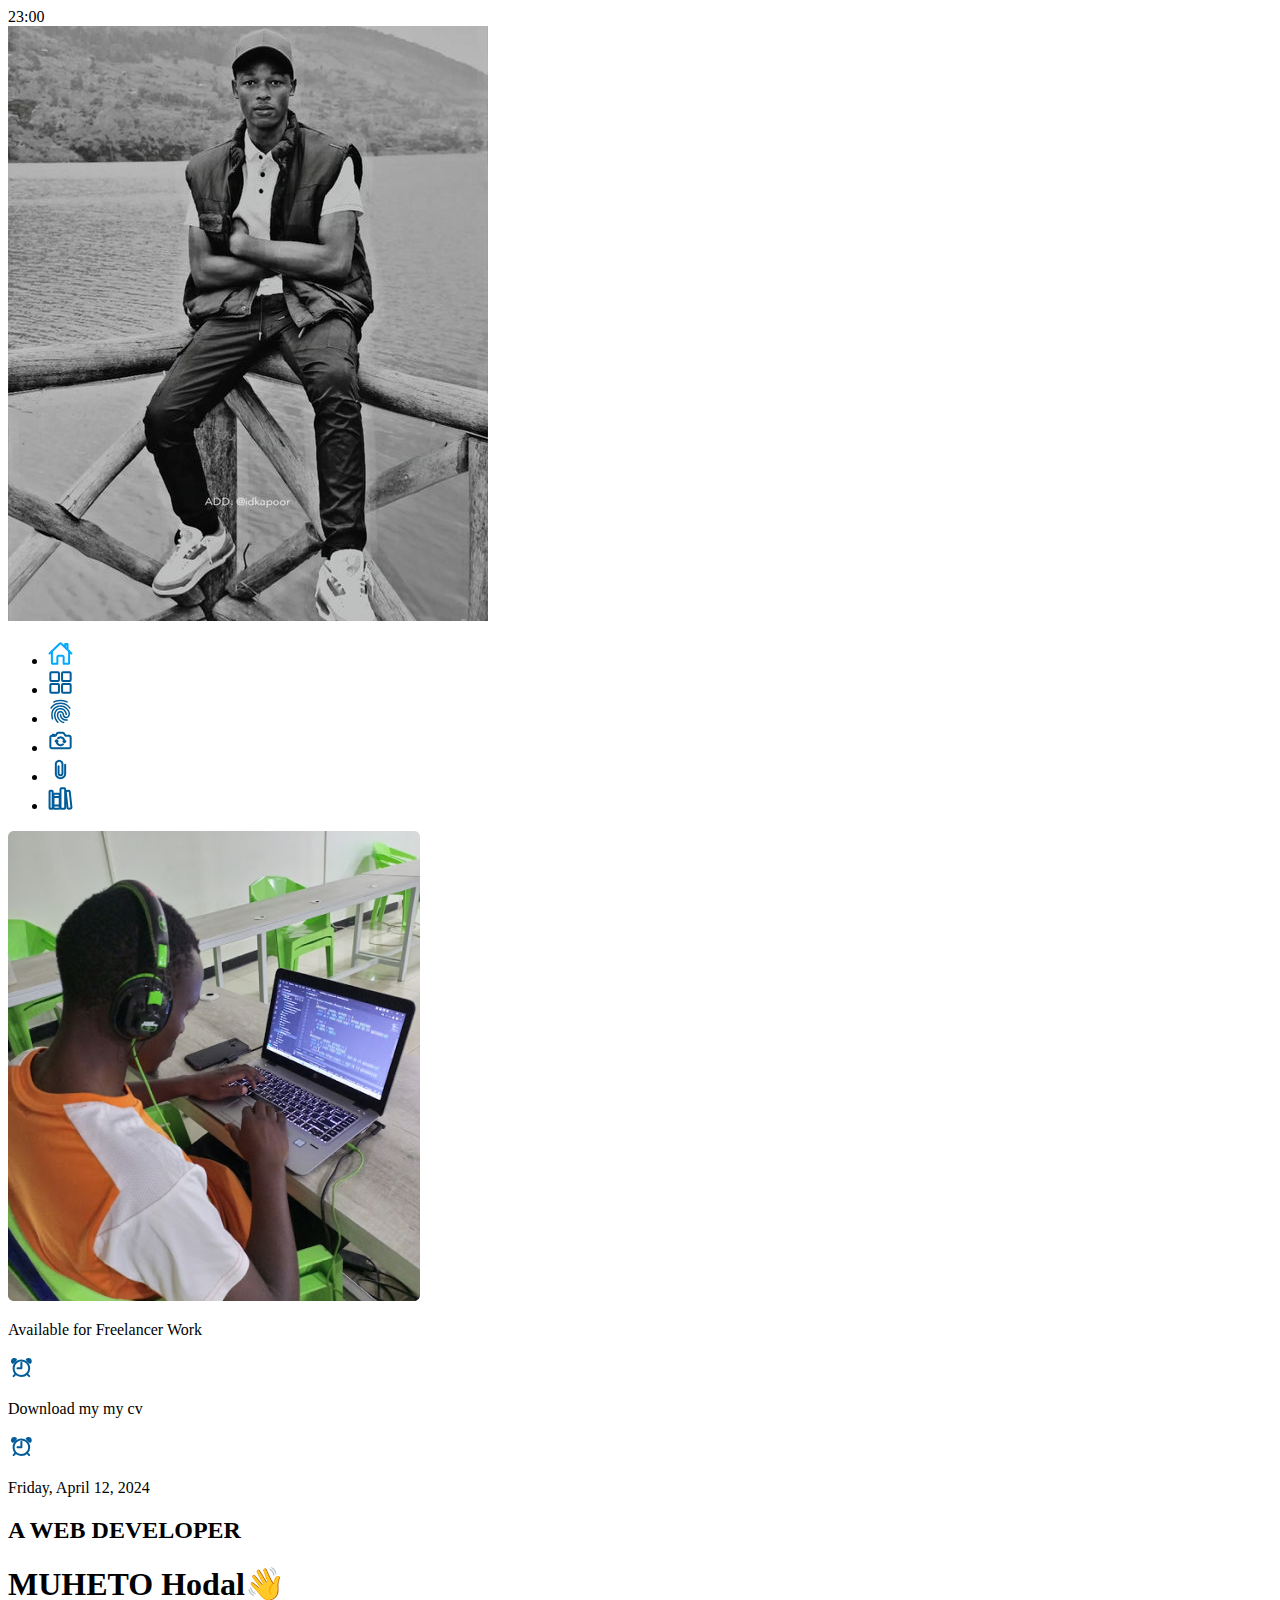
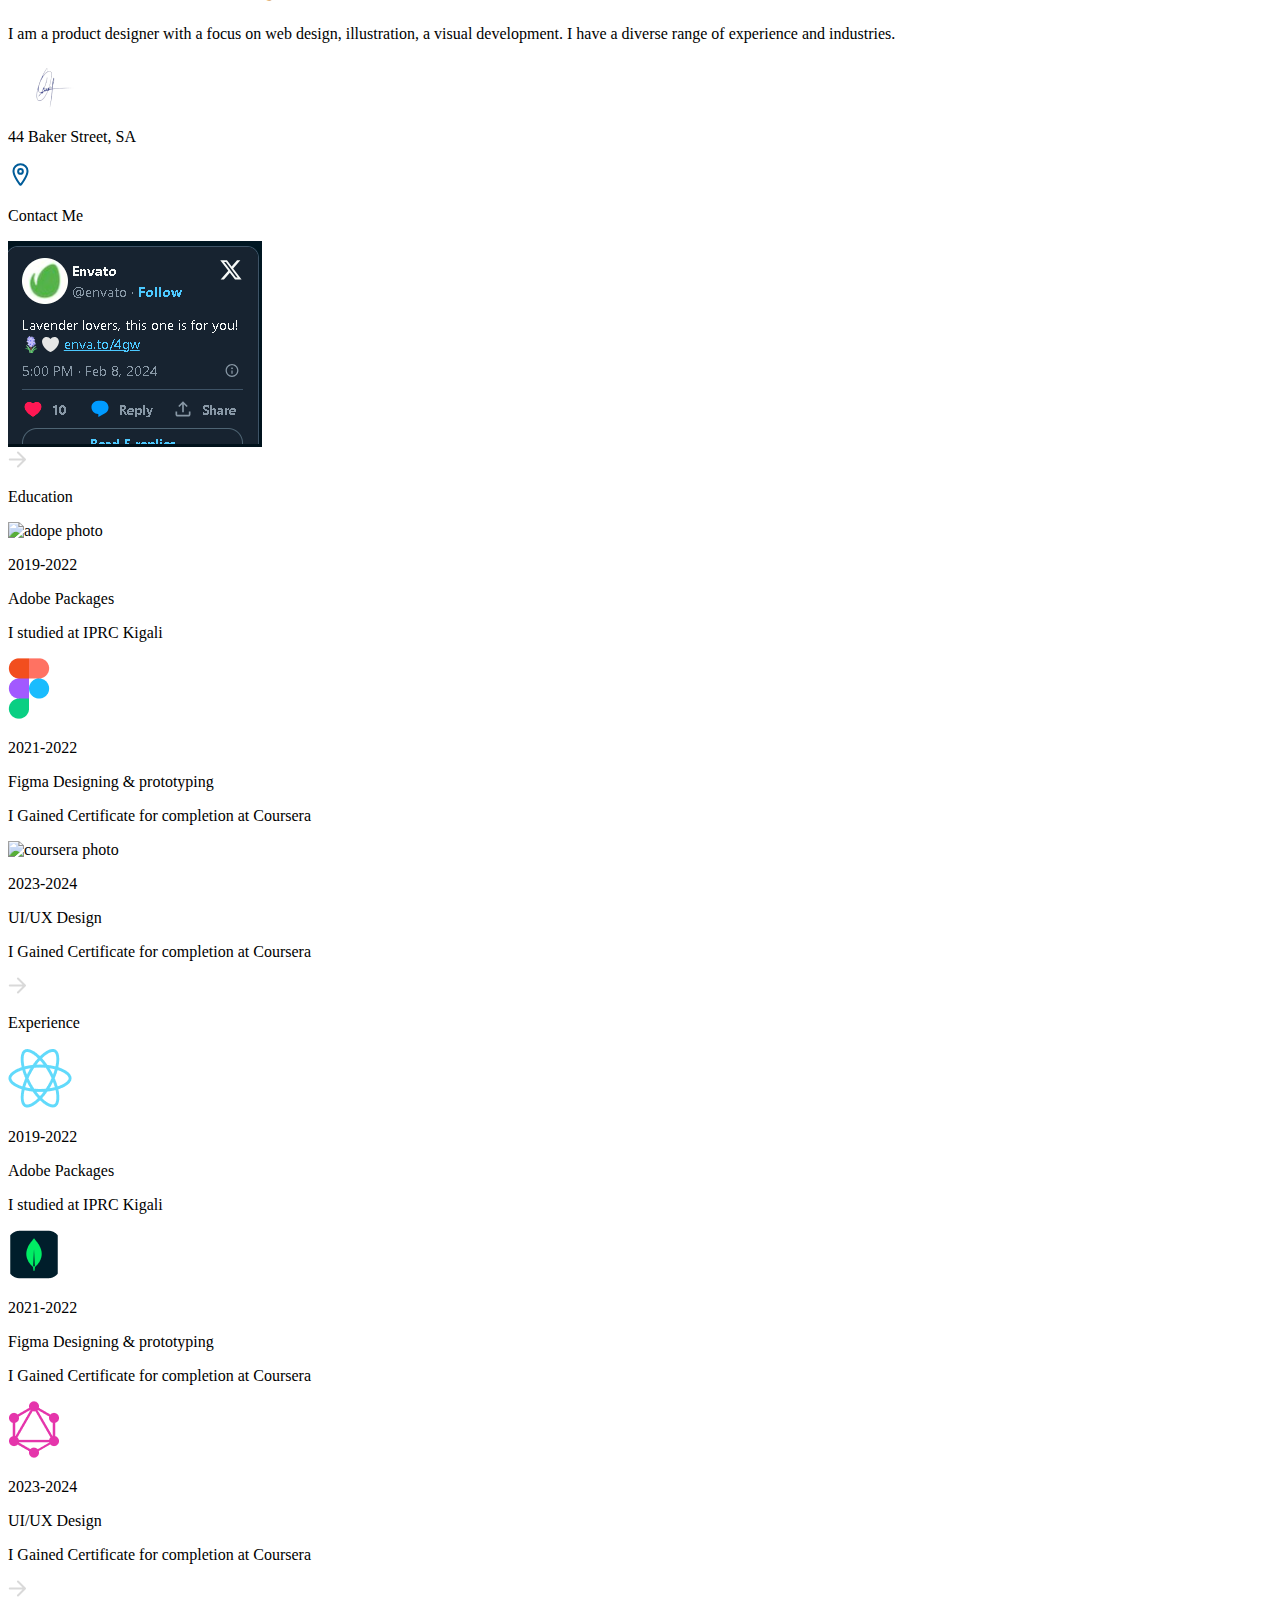
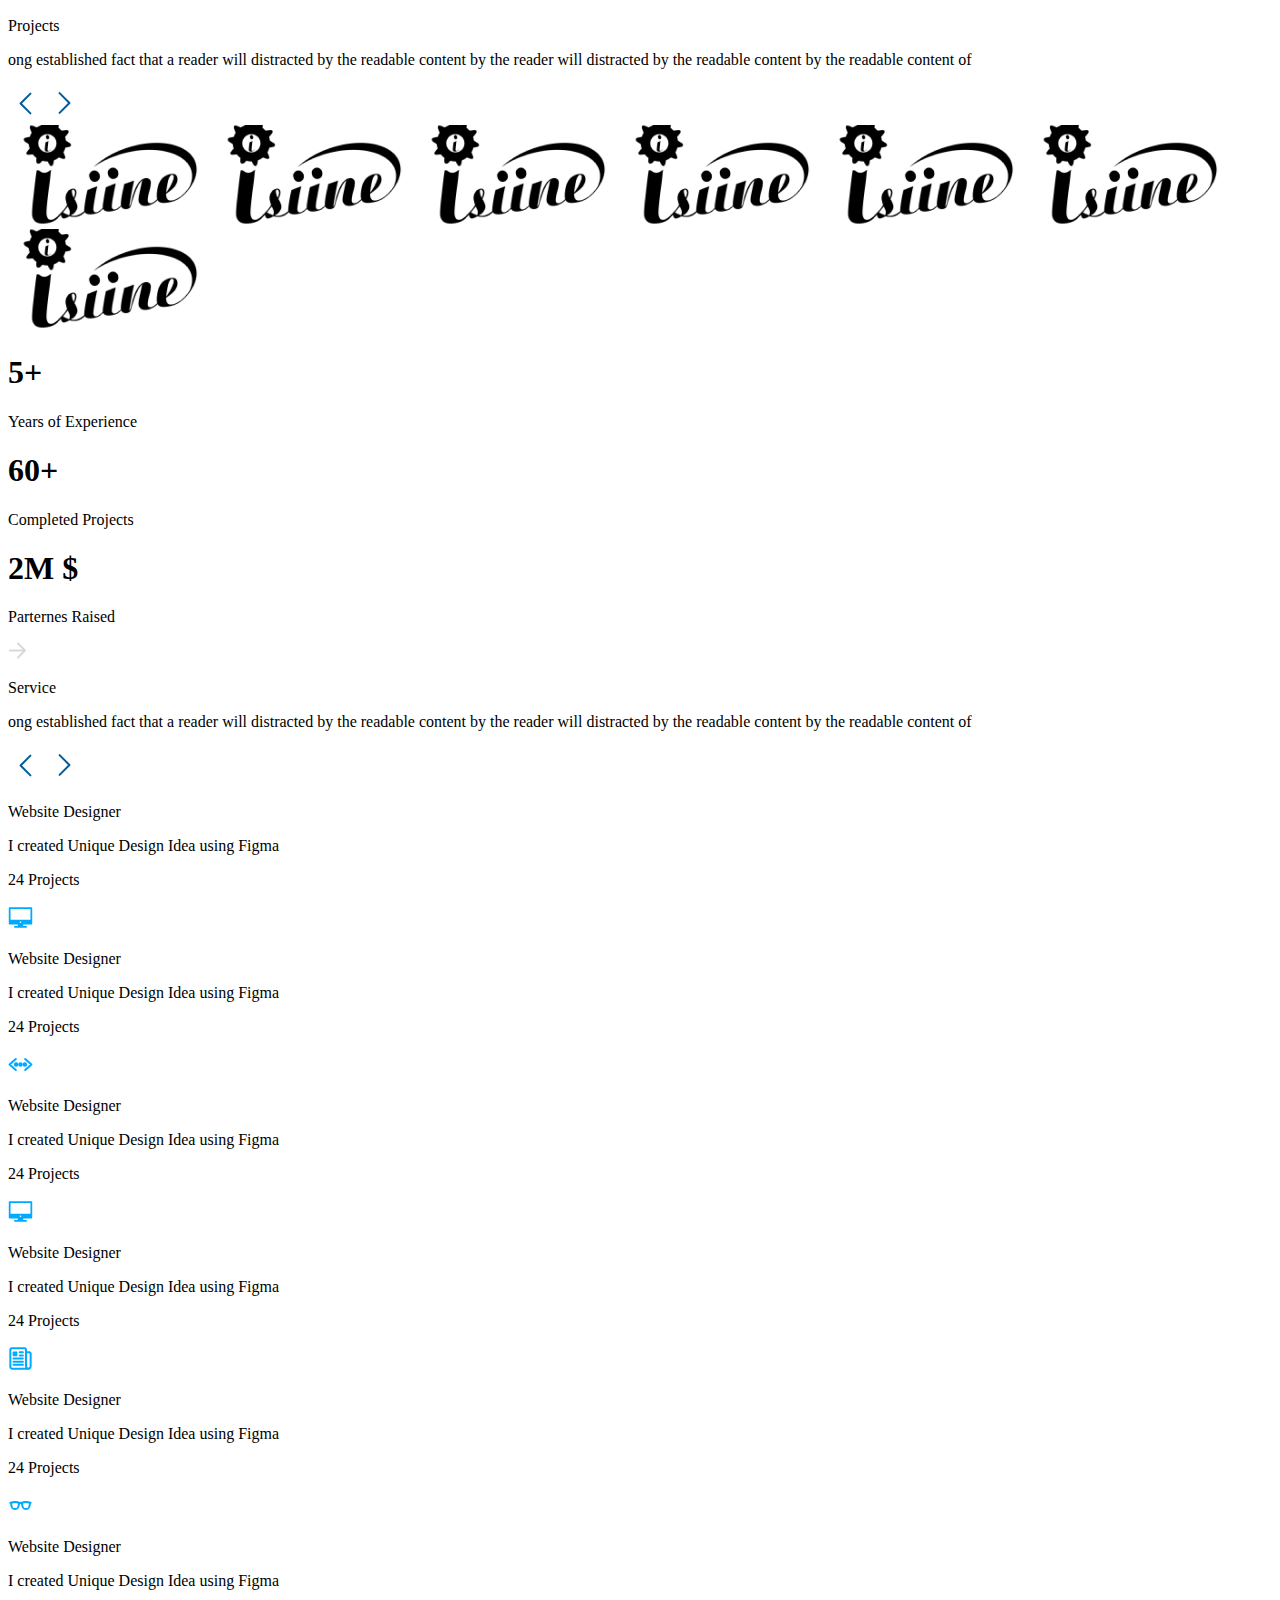
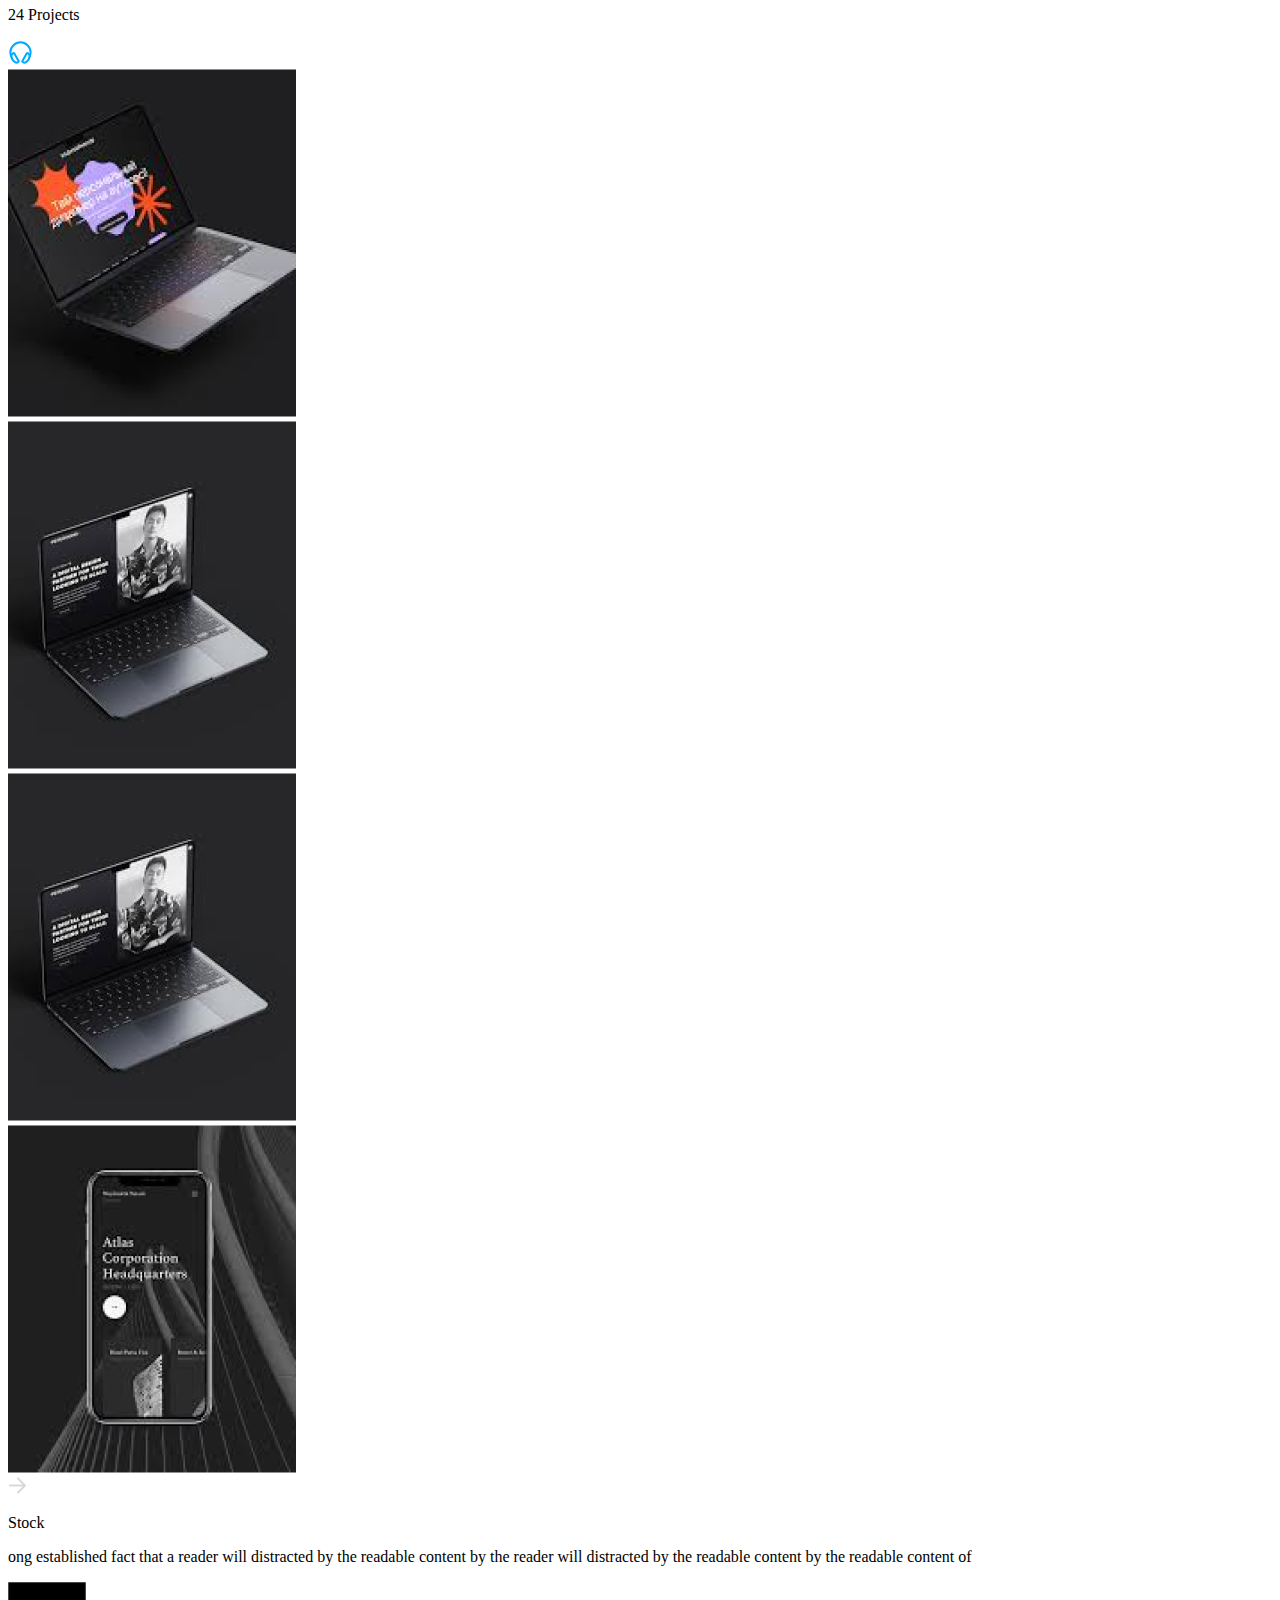
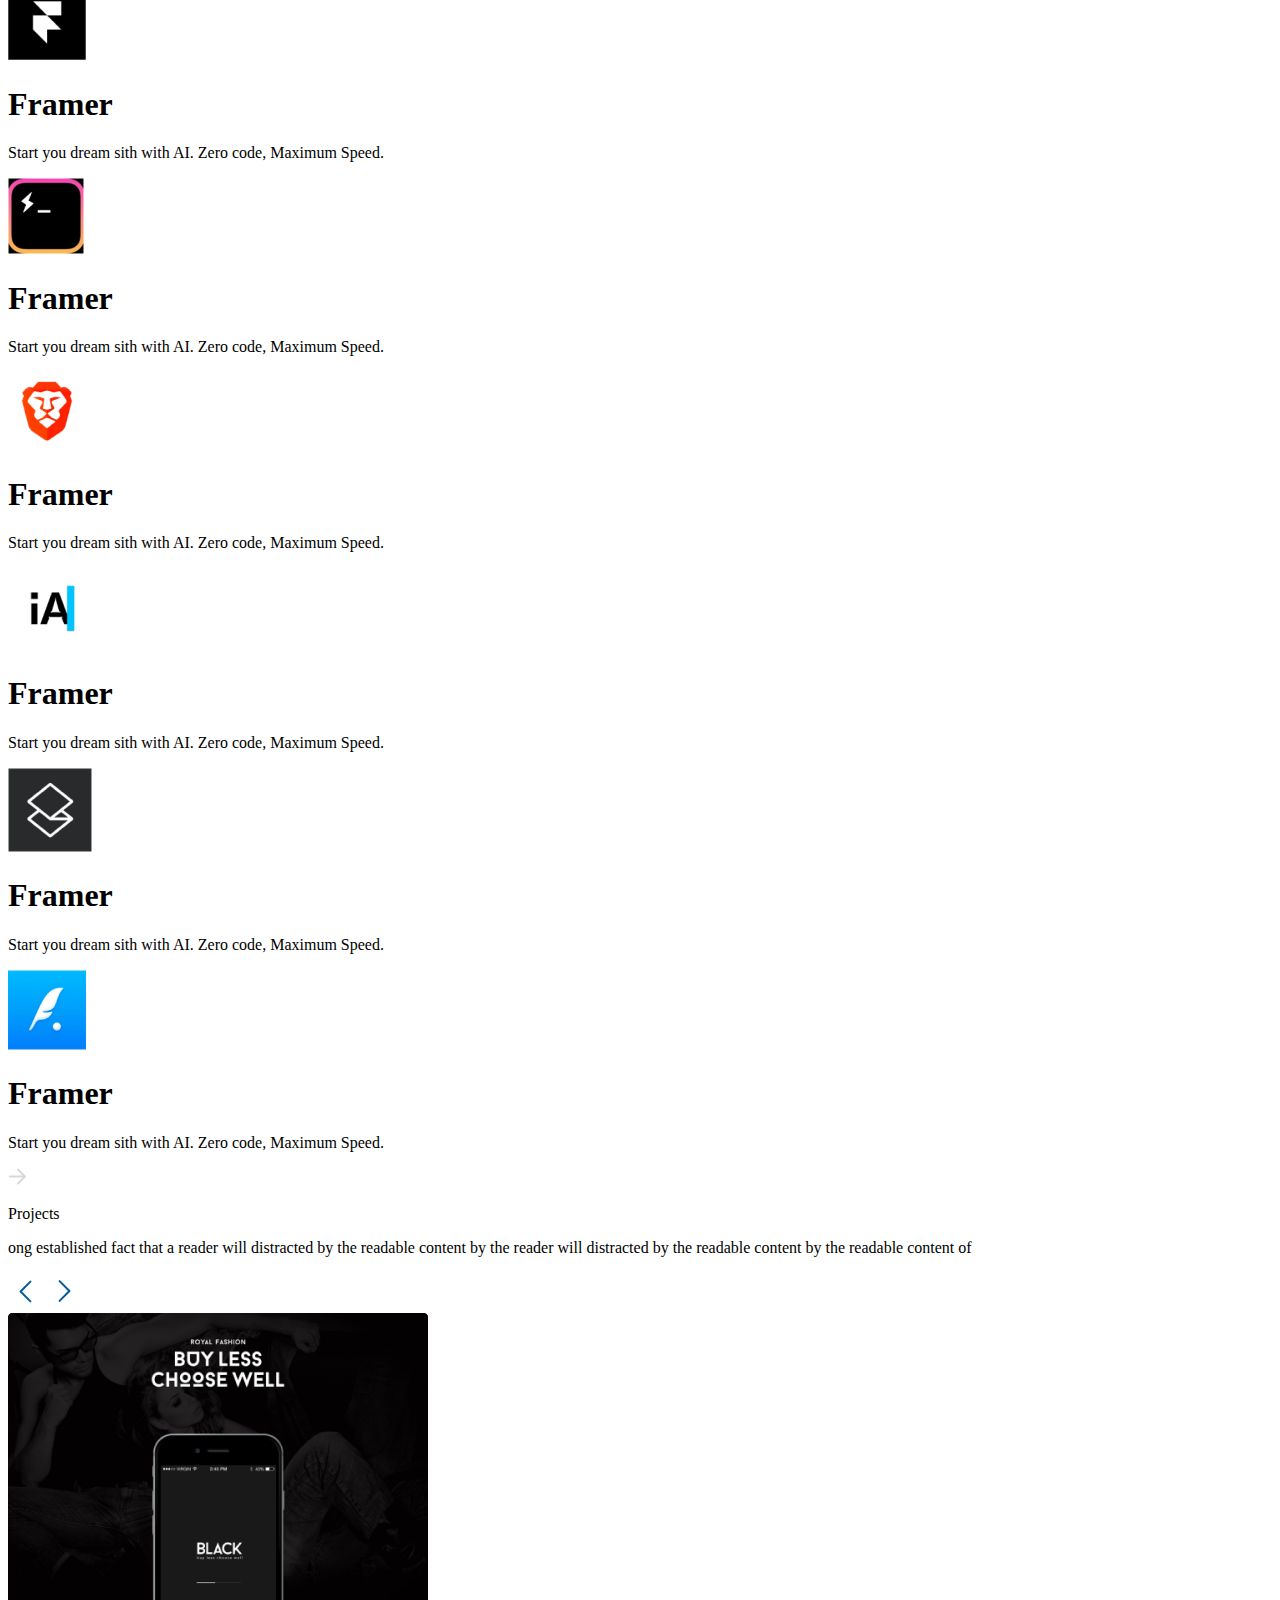
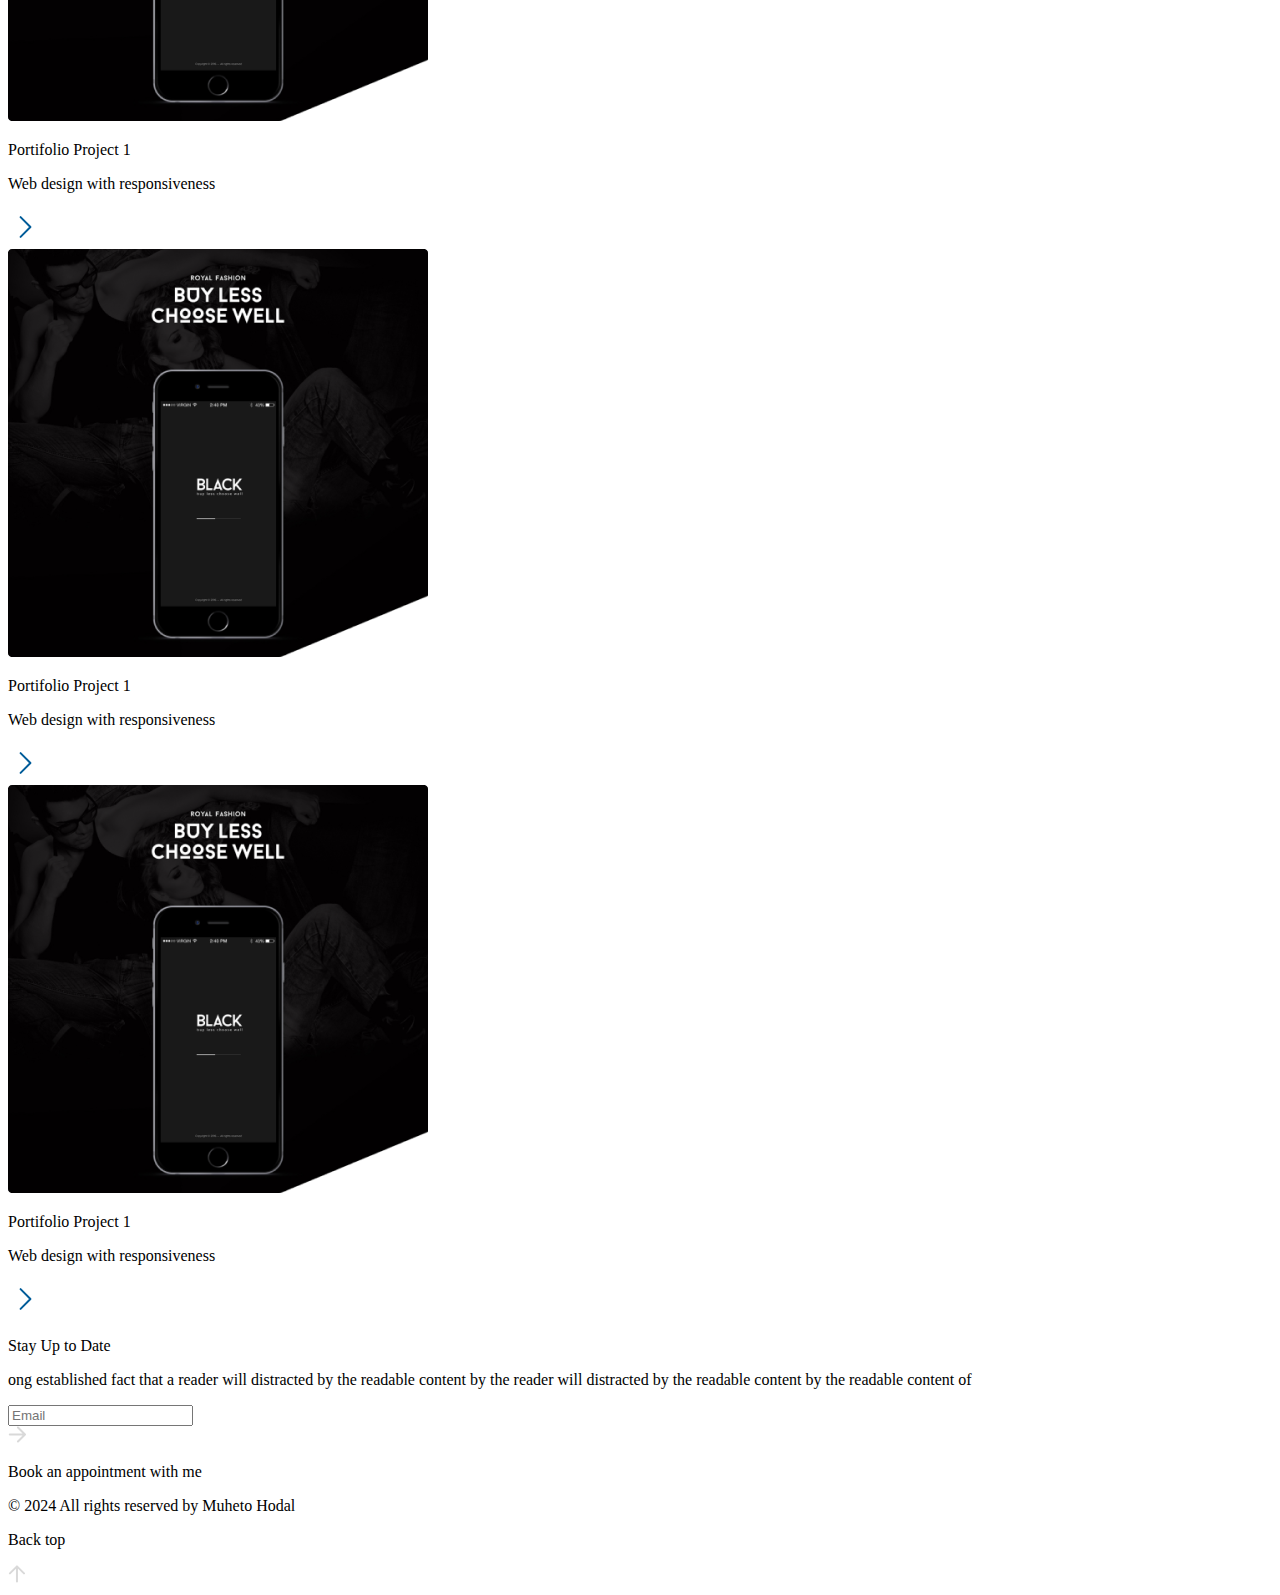
==== about.html @ 2da784a9 "this is the file that contain home page and its made of html only" ====
<!DOCTYPE html>
<html lang="en">

<head>
    <meta charset="UTF-8">
    <meta author="MBONIGBA EGIDE">
    <meta abbreviation="ict,mbg,egide, web, develop,design">
    <meta name="viewport" content="width=device-width, initial-scale=1.0">
    <title>Document</title>
    <link rel="stylesheet" href="about.css">
</head>

<body>
    <aside>
        <div class="time">23:00</div>
        <div><img src="images/stranger.jpeg" alt="muheto"></div>
        <div class="icons">
            <ul>
                <li><svg width="25" height="25" viewBox="0 0 25 25" fill="none" xmlns="http://www.w3.org/2000/svg">
                        <path
                            d="M3.90625 10.3516V21.875C3.90625 22.0822 3.98856 22.2809 4.13507 22.4274C4.28159 22.5739 4.4803 22.6562 4.6875 22.6562H9.375V16.0156C9.375 15.7048 9.49846 15.4068 9.71823 15.187C9.938 14.9672 10.2361 14.8438 10.5469 14.8438H14.4531C14.7639 14.8438 15.062 14.9672 15.2818 15.187C15.5015 15.4068 15.625 15.7048 15.625 16.0156V22.6562H20.3125C20.5197 22.6562 20.7184 22.5739 20.8649 22.4274C21.0114 22.2809 21.0938 22.0822 21.0938 21.875V10.3516"
                            stroke="#00AAFF" stroke-width="2" stroke-linecap="round" stroke-linejoin="round" />
                        <path
                            d="M23.4375 12.4999L13.0317 2.53894C12.7876 2.28113 12.2168 2.2782 11.9683 2.53894L1.5625 12.4999M19.5312 8.74011V3.12488H17.1875V6.49402"
                            stroke="#00AAFF" stroke-width="2" stroke-linecap="round" stroke-linejoin="round" />
                    </svg>
                </li>
                <li><svg width="25" height="25" viewBox="0 0 25 25" fill="none" xmlns="http://www.w3.org/2000/svg">
                        <path
                            d="M9.96094 2.34375H3.32031C2.78097 2.34375 2.34375 2.78097 2.34375 3.32031V9.96094C2.34375 10.5003 2.78097 10.9375 3.32031 10.9375H9.96094C10.5003 10.9375 10.9375 10.5003 10.9375 9.96094V3.32031C10.9375 2.78097 10.5003 2.34375 9.96094 2.34375Z"
                            stroke="#005C99" stroke-width="2" stroke-linecap="round" stroke-linejoin="round" />
                        <path
                            d="M21.6797 2.34375H15.0391C14.4997 2.34375 14.0625 2.78097 14.0625 3.32031V9.96094C14.0625 10.5003 14.4997 10.9375 15.0391 10.9375H21.6797C22.219 10.9375 22.6562 10.5003 22.6562 9.96094V3.32031C22.6562 2.78097 22.219 2.34375 21.6797 2.34375Z"
                            stroke="#005C99" stroke-width="2" stroke-linecap="round" stroke-linejoin="round" />
                        <path
                            d="M9.96094 14.0625H3.32031C2.78097 14.0625 2.34375 14.4997 2.34375 15.0391V21.6797C2.34375 22.219 2.78097 22.6562 3.32031 22.6562H9.96094C10.5003 22.6562 10.9375 22.219 10.9375 21.6797V15.0391C10.9375 14.4997 10.5003 14.0625 9.96094 14.0625Z"
                            stroke="#005C99" stroke-width="2" stroke-linecap="round" stroke-linejoin="round" />
                        <path
                            d="M21.6797 14.0625H15.0391C14.4997 14.0625 14.0625 14.4997 14.0625 15.0391V21.6797C14.0625 22.219 14.4997 22.6562 15.0391 22.6562H21.6797C22.219 22.6562 22.6562 22.219 22.6562 21.6797V15.0391C22.6562 14.4997 22.219 14.0625 21.6797 14.0625Z"
                            stroke="#005C99" stroke-width="2" stroke-linecap="round" stroke-linejoin="round" />
                    </svg>

                </li>
                <li><svg width="25" height="25" viewBox="0 0 25 25" fill="none" xmlns="http://www.w3.org/2000/svg">
                        <path
                            d="M3.08977 9.86328C2.95803 9.86447 2.82831 9.83078 2.7138 9.76563C2.6298 9.71841 2.55607 9.65492 2.49691 9.57887C2.43775 9.50282 2.39435 9.41574 2.36925 9.32271C2.34415 9.22968 2.33786 9.13259 2.35074 9.0371C2.36362 8.94161 2.39542 8.84965 2.44426 8.7666C3.38567 7.19531 6.24993 3.52783 12.4999 3.52783C15.2084 3.52783 17.5839 4.23926 19.5571 5.6416C21.1811 6.79248 22.0912 8.09522 22.5248 8.72266C22.5798 8.80174 22.6184 8.89104 22.6384 8.98527C22.6584 9.07951 22.6593 9.17679 22.6411 9.27138C22.6229 9.36597 22.5859 9.45597 22.5324 9.53607C22.4789 9.61617 22.4099 9.68476 22.3295 9.73779C22.1652 9.84643 21.965 9.8868 21.7714 9.85034C21.5778 9.81388 21.406 9.70346 21.2924 9.54248C20.5077 8.41406 18.1152 4.98047 12.4999 4.98047C7.01897 4.98047 4.54094 8.14014 3.73382 9.49512C3.66896 9.60827 3.57508 9.70205 3.46185 9.76677C3.34863 9.83149 3.22018 9.86481 3.08977 9.86328Z"
                            fill="#005C99" />
                        <path
                            d="M15.649 24.2188C15.5867 24.2195 15.5245 24.2124 15.464 24.1978C10.9303 23.0747 9.23739 18.5425 9.16854 18.354L9.1578 18.3125C9.12069 18.1816 8.21102 15.0737 9.60751 13.2534C10.2476 12.4233 11.2213 11.9976 12.5069 11.9976C13.7022 11.9976 14.5645 12.3691 15.1573 13.1382C15.6456 13.7661 15.8409 14.5405 16.0299 15.2866C16.4268 16.8403 16.7135 17.6562 18.3634 17.7402C19.088 17.7769 19.5641 17.353 19.8341 16.9922C20.5641 16.0083 20.691 14.4043 20.1407 12.9883C19.4337 11.1606 16.9244 7.71484 12.5001 7.71484C10.6114 7.71484 8.87606 8.32178 7.48446 9.4624C6.3326 10.4072 5.42001 11.7412 4.98055 13.1123C4.16561 15.665 5.23446 19.6777 5.24471 19.7144C5.26967 19.8077 5.27568 19.9052 5.26237 20.0009C5.24907 20.0967 5.21674 20.1888 5.16727 20.2719C5.1178 20.3549 5.05221 20.4272 4.97435 20.4845C4.8965 20.5418 4.80796 20.5829 4.71395 20.6055C4.52404 20.656 4.3219 20.6301 4.15086 20.5333C3.97982 20.4366 3.85348 20.2767 3.79891 20.0879C3.75009 19.9048 2.60848 15.625 3.54989 12.6748C4.57528 9.47803 7.73983 6.25537 12.5016 6.25537C14.7022 6.25537 16.7813 7.00342 18.5167 8.41602C19.8604 9.51465 20.9581 10.9902 21.5323 12.4653C22.2623 14.3486 22.0665 16.4624 21.0348 17.8433C20.3473 18.7642 19.3683 19.2456 18.2838 19.1934C15.4586 19.0518 14.9508 17.0796 14.5807 15.6411C14.1998 14.1655 13.9561 13.4541 12.5016 13.4541C11.7027 13.4541 11.1417 13.6738 10.7926 14.1289C10.3165 14.7515 10.2794 15.7246 10.3321 16.4307C10.3667 16.9226 10.4502 17.4098 10.5811 17.8853C10.6974 18.1782 12.2105 21.8892 15.8346 22.7871C15.9282 22.8093 16.0166 22.8499 16.0944 22.9065C16.1723 22.9631 16.2381 23.0346 16.2881 23.1169C16.338 23.1992 16.3712 23.2906 16.3855 23.3858C16.3999 23.4809 16.3952 23.578 16.3717 23.6714C16.3274 23.829 16.2329 23.9678 16.1024 24.0666C15.9719 24.1654 15.8127 24.2189 15.649 24.2188Z"
                            fill="#005C99" />
                        <path
                            d="M9.8296 23.8838C9.72799 23.884 9.62737 23.8637 9.53375 23.8242C9.44012 23.7847 9.35542 23.7268 9.28468 23.6538C7.47023 21.7495 6.44386 19.6201 6.05763 16.9575V16.9434C5.84083 15.1807 6.15822 12.6851 7.71339 10.9692C8.86134 9.70312 10.4751 9.05957 12.5015 9.05957C14.898 9.05957 16.7813 10.1738 17.9556 12.2769C18.8076 13.8047 18.9766 15.3271 18.981 15.3896C18.9899 15.486 18.9797 15.5832 18.9511 15.6756C18.9224 15.7681 18.8758 15.8539 18.8138 15.9283C18.7519 16.0027 18.676 16.0641 18.5903 16.1091C18.5046 16.1541 18.4109 16.1817 18.3145 16.1904C18.12 16.2115 17.925 16.1553 17.7716 16.0339C17.6182 15.9125 17.5188 15.7356 17.4946 15.5415C17.366 14.628 17.0704 13.746 16.6226 12.9395C15.7124 11.3335 14.3277 10.5171 12.4961 10.5171C10.9141 10.5171 9.67628 10.9932 8.82472 11.9331C7.59718 13.2881 7.35988 15.3755 7.52833 16.7563C7.86671 19.1108 8.7715 20.9839 10.3692 22.6577C10.4358 22.7271 10.4879 22.8091 10.5222 22.899C10.5565 22.9889 10.5725 23.0848 10.569 23.181C10.5655 23.2771 10.5428 23.3716 10.5021 23.4588C10.4614 23.546 10.4035 23.6241 10.332 23.6885C10.1944 23.8133 10.0154 23.8828 9.8296 23.8838Z"
                            fill="#005C99" />
                        <path
                            d="M18.1885 21.7861C16.6016 21.7861 15.2524 21.3467 14.1729 20.4731C12.0039 18.7256 11.7607 15.8794 11.75 15.7593C11.7347 15.5621 11.7984 15.367 11.927 15.2167C12.0556 15.0665 12.2386 14.9735 12.4358 14.9583C12.633 14.943 12.8281 15.0066 12.9783 15.1352C13.1286 15.2639 13.2215 15.4469 13.2368 15.644C13.2422 15.686 13.459 18.0142 15.1309 19.355C16.1201 20.145 17.4424 20.4585 19.0718 20.2754C19.2665 20.2518 19.4627 20.3062 19.6174 20.4268C19.7721 20.5474 19.8728 20.7243 19.8975 20.9189C19.9081 21.0151 19.8995 21.1124 19.8722 21.2052C19.8449 21.2979 19.7993 21.3844 19.7382 21.4594C19.6771 21.5343 19.6017 21.5964 19.5164 21.642C19.4311 21.6875 19.3375 21.7156 19.2412 21.7246C18.8918 21.7654 18.5403 21.7859 18.1885 21.7861ZM19.4424 2.38232C18.8232 1.97949 16.6279 0.78125 12.5 0.78125C8.16699 0.78125 5.96631 2.10498 5.47949 2.44141C5.44734 2.46114 5.41724 2.48404 5.38965 2.50977C5.38674 2.51258 5.38294 2.51431 5.37891 2.51465C5.30117 2.58252 5.23879 2.66619 5.19594 2.76007C5.15308 2.85395 5.13073 2.95588 5.13037 3.05908C5.13171 3.15582 5.15212 3.25134 5.19044 3.34018C5.22875 3.42901 5.28423 3.50941 5.35367 3.57677C5.42312 3.64413 5.50517 3.69712 5.59513 3.73272C5.6851 3.76831 5.7812 3.78579 5.87793 3.78418C6.03298 3.78408 6.18428 3.73654 6.31152 3.64795C6.33252 3.63232 8.22656 2.24072 12.5015 2.24072C16.7764 2.24072 18.6807 3.62744 18.7012 3.6377C18.8312 3.7341 18.989 3.78552 19.1509 3.78418C19.2477 3.78566 19.3438 3.76801 19.4338 3.73224C19.5238 3.69647 19.6058 3.64328 19.6752 3.57573C19.7446 3.50818 19.7999 3.42759 19.838 3.3386C19.8762 3.2496 19.8964 3.15395 19.8975 3.05713C19.8975 2.9121 19.8542 2.77037 19.7731 2.65014C19.692 2.5299 19.5769 2.43664 19.4424 2.38232Z"
                            fill="#005C99" />
                    </svg>
                </li>
                <li><svg width="25" height="25" viewBox="0 0 25 25" fill="none" xmlns="http://www.w3.org/2000/svg">
                        <path
                            d="M17.1162 7.25977L15.8164 5.20605C15.5425 4.88672 15.167 4.6875 14.7461 4.6875H10.2539C9.83301 4.6875 9.45752 4.88672 9.18359 5.20605L7.88379 7.25977C7.60986 7.57959 7.25684 7.8125 6.83594 7.8125H3.90625C3.49185 7.8125 3.09442 7.97712 2.8014 8.27015C2.50837 8.56317 2.34375 8.9606 2.34375 9.375V18.75C2.34375 19.1644 2.50837 19.5618 2.8014 19.8549C3.09442 20.1479 3.49185 20.3125 3.90625 20.3125H21.0938C21.5082 20.3125 21.9056 20.1479 22.1986 19.8549C22.4916 19.5618 22.6562 19.1644 22.6562 18.75V9.375C22.6562 8.9606 22.4916 8.56317 22.1986 8.27015C21.9056 7.97712 21.5082 7.8125 21.0938 7.8125H18.2129C17.7905 7.8125 17.3901 7.57959 17.1162 7.25977Z"
                            stroke="#005C99" stroke-width="2" stroke-linecap="round" stroke-linejoin="round" />
                        <path
                            d="M6.05469 7.71484V6.64062H4.88281V7.71484M16.3945 13.9268V13.2769C16.3942 12.5357 16.183 11.81 15.7857 11.1843C15.3883 10.5587 14.8212 10.0591 14.1505 9.74368C13.4798 9.4283 12.7333 9.31023 11.998 9.40326C11.2627 9.49628 10.5691 9.79657 9.99805 10.269M8.59375 12.6357V13.2856C8.59429 14.0252 8.80478 14.7495 9.20075 15.3741C9.59672 15.9988 10.1619 16.4982 10.8305 16.8143C11.4992 17.1304 12.2438 17.2502 12.9779 17.1597C13.7119 17.0692 14.4052 16.7722 14.9771 16.3032"
                            stroke="#005C99" stroke-width="2" stroke-linecap="round" stroke-linejoin="round" />
                        <path
                            d="M9.57031 13.2812L8.59375 12.3047L7.61719 13.2812M17.3828 13.2812L16.4062 14.2578L15.4297 13.2812"
                            stroke="#005C99" stroke-width="2" stroke-linecap="round" stroke-linejoin="round" />
                    </svg>
                </li>
                <li><svg width="25" height="25" viewBox="0 0 25 25" fill="none" xmlns="http://www.w3.org/2000/svg">
                        <path
                            d="M10.5508 9.37496V16.3989C10.5589 16.9125 10.7686 17.4023 11.1347 17.7627C11.5008 18.123 11.9939 18.325 12.5076 18.325C13.0213 18.325 13.5143 18.123 13.8804 17.7627C14.2465 17.4023 14.4562 16.9125 14.4644 16.3989L14.4707 7.19235C14.476 6.75335 14.3942 6.31766 14.2299 5.91053C14.0655 5.50341 13.822 5.13295 13.5135 4.82063C13.2049 4.50831 12.8375 4.26034 12.4324 4.0911C12.0273 3.92186 11.5926 3.83472 11.1536 3.83472C10.7145 3.83472 10.2799 3.92186 9.87477 4.0911C9.46967 4.26034 9.10219 4.50831 8.79363 4.82063C8.48508 5.13295 8.24159 5.50341 8.07728 5.91053C7.91297 6.31766 7.8311 6.75335 7.83643 7.19235V16.4609C7.82748 17.0789 7.94149 17.6926 8.17182 18.2662C8.40214 18.8398 8.7442 19.3619 9.17809 19.8021C9.61199 20.2423 10.1291 20.5919 10.6993 20.8305C11.2695 21.0691 11.8814 21.192 12.4995 21.192C13.1176 21.192 13.7296 21.0691 14.2998 20.8305C14.87 20.5919 15.387 20.2423 15.8209 19.8021C16.2548 19.3619 16.5969 18.8398 16.8272 18.2662C17.0575 17.6926 17.1715 17.0789 17.1626 16.4609V7.79977"
                            stroke="#005C99" stroke-width="2" stroke-miterlimit="10" stroke-linecap="round" />
                    </svg>
                </li>
                <li><svg width="25" height="25" viewBox="0 0 25 25" fill="none" xmlns="http://www.w3.org/2000/svg">
                        <path
                            d="M3.90625 4.6875H2.34375C1.91228 4.6875 1.5625 5.03728 1.5625 5.46875V21.875C1.5625 22.3065 1.91228 22.6562 2.34375 22.6562H3.90625C4.33772 22.6562 4.6875 22.3065 4.6875 21.875V5.46875C4.6875 5.03728 4.33772 4.6875 3.90625 4.6875Z"
                            stroke="#005C99" stroke-width="2" stroke-linejoin="round" />
                        <path d="M5.46875 10.9375H11.7188M5.46875 19.5312H11.7188" stroke="#005C99" stroke-width="2"
                            stroke-linecap="round" stroke-linejoin="round" />
                        <path
                            d="M10.9375 7.8125H6.25C5.81853 7.8125 5.46875 8.16228 5.46875 8.59375V21.875C5.46875 22.3065 5.81853 22.6562 6.25 22.6562H10.9375C11.369 22.6562 11.7188 22.3065 11.7188 21.875V8.59375C11.7188 8.16228 11.369 7.8125 10.9375 7.8125Z"
                            stroke="#005C99" stroke-width="2" stroke-linejoin="round" />
                        <path
                            d="M16.4062 2.34375H13.2812C12.8498 2.34375 12.5 2.69353 12.5 3.125V21.875C12.5 22.3065 12.8498 22.6562 13.2812 22.6562H16.4062C16.8377 22.6562 17.1875 22.3065 17.1875 21.875V3.125C17.1875 2.69353 16.8377 2.34375 16.4062 2.34375Z"
                            stroke="#005C99" stroke-width="2" stroke-linejoin="round" />
                        <path
                            d="M20.6278 4.69277L18.6552 4.90029C18.1122 4.95742 17.7186 5.46523 17.7797 6.02822L19.4848 21.7309C19.5463 22.2938 20.0399 22.7074 20.5829 22.6508L22.5556 22.4433C23.0985 22.3861 23.4921 21.8783 23.431 21.3153L21.7284 5.61513C21.6644 5.0497 21.1708 4.63564 20.6278 4.69277Z"
                            stroke="#005C99" stroke-width="2" stroke-linejoin="round" />
                    </svg>
                </li>
            </ul>
        </div>
    </aside>
    <main>
        <section class="home">
            <div><img src="images/muheto.png" alt="muheto"></div>
            <div class="container1">
                <div class="uperdiv">
                    <div>
                        <div>
                            <div></div>
                            <div></div>
                            <div></div>
                            <p>Available for Freelancer Work</p>

                        </div>
                        <div>
                            <div><svg width="26" height="25" viewBox="0 0 26 25" fill="none"
                                    xmlns="http://www.w3.org/2000/svg">
                                    <path
                                        d="M21.1987 13.2812C21.1987 11.7361 20.7405 10.2256 19.8821 8.94086C19.0236 7.6561 17.8035 6.65475 16.376 6.06344C14.9484 5.47213 13.3776 5.31742 11.8621 5.61887C10.3466 5.92031 8.95457 6.66438 7.86197 7.75698C6.76937 8.84958 6.0253 10.2416 5.72385 11.7571C5.42241 13.2726 5.57712 14.8434 6.16843 16.271C6.75974 17.6985 7.76109 18.9187 9.04585 19.7771C10.3306 20.6356 11.8411 21.0937 13.3862 21.0938C15.4582 21.0937 17.4454 20.2706 18.9105 18.8055C20.3756 17.3404 21.1987 15.3533 21.1987 13.2812ZM7.82227 4.45361C7.4123 4.10279 6.89115 3.90883 6.35157 3.90625L6.21534 3.91016C4.96778 3.98535 4.00782 5.07812 4.01124 6.39648C4.01124 7.0415 4.23878 7.34228 4.54249 7.72607C4.56136 7.75074 4.58518 7.77117 4.61243 7.78605C4.63968 7.80094 4.66975 7.80995 4.70069 7.8125H4.74366C4.76786 7.81207 4.79163 7.80607 4.81313 7.79498C4.83464 7.78389 4.8533 7.768 4.86768 7.74854L7.83497 4.83398C7.86031 4.80836 7.8801 4.7778 7.89312 4.7442C7.90614 4.7106 7.91211 4.67468 7.91065 4.63867C7.90942 4.60341 7.90094 4.56878 7.88574 4.53694C7.87053 4.5051 7.84893 4.47673 7.82227 4.45361ZM18.9434 4.45361C19.3533 4.10279 19.8745 3.90883 20.4141 3.90625L20.5503 3.91016C21.7979 3.98535 22.7578 5.07812 22.7544 6.39648C22.7544 7.0415 22.5269 7.34228 22.2232 7.72607C22.2042 7.75065 22.1804 7.77099 22.1531 7.78579C22.1259 7.80059 22.0959 7.80952 22.0649 7.81201H22.022C21.9978 7.81158 21.974 7.80558 21.9525 7.79449C21.931 7.7834 21.9123 7.76751 21.898 7.74805L18.9307 4.83398C18.9053 4.80836 18.8855 4.7778 18.8725 4.7442C18.8595 4.7106 18.8535 4.67468 18.855 4.63867C18.8562 4.60341 18.8647 4.56878 18.8799 4.53694C18.8951 4.5051 18.9167 4.47673 18.9434 4.45361Z"
                                        stroke="#005C99" stroke-width="2" stroke-miterlimit="10" />
                                    <path
                                        d="M13.3862 7.8125V13.2812H9.47998M21.1987 21.0938L19.2456 19.1406M5.57373 21.0938L7.52686 19.1406"
                                        stroke="#005C99" stroke-width="2" stroke-linecap="round"
                                        stroke-linejoin="round" />
                                </svg>
                                <p>Download my my cv</p>
                            </div>
                        </div>
                        <div>
                            <div><svg width="26" height="25" viewBox="0 0 26 25" fill="none"
                                    xmlns="http://www.w3.org/2000/svg">
                                    <path
                                        d="M21.1987 13.2812C21.1987 11.7361 20.7405 10.2256 19.8821 8.94086C19.0236 7.6561 17.8035 6.65475 16.376 6.06344C14.9484 5.47213 13.3776 5.31742 11.8621 5.61887C10.3466 5.92031 8.95457 6.66438 7.86197 7.75698C6.76937 8.84958 6.0253 10.2416 5.72385 11.7571C5.42241 13.2726 5.57712 14.8434 6.16843 16.271C6.75974 17.6985 7.76109 18.9187 9.04585 19.7771C10.3306 20.6356 11.8411 21.0937 13.3862 21.0938C15.4582 21.0937 17.4454 20.2706 18.9105 18.8055C20.3756 17.3404 21.1987 15.3533 21.1987 13.2812ZM7.82227 4.45361C7.4123 4.10279 6.89115 3.90883 6.35157 3.90625L6.21534 3.91016C4.96778 3.98535 4.00782 5.07812 4.01124 6.39648C4.01124 7.0415 4.23878 7.34228 4.54249 7.72607C4.56136 7.75074 4.58518 7.77117 4.61243 7.78605C4.63968 7.80094 4.66975 7.80995 4.70069 7.8125H4.74366C4.76786 7.81207 4.79163 7.80607 4.81313 7.79498C4.83464 7.78389 4.8533 7.768 4.86768 7.74854L7.83497 4.83398C7.86031 4.80836 7.8801 4.7778 7.89312 4.7442C7.90614 4.7106 7.91211 4.67468 7.91065 4.63867C7.90942 4.60341 7.90094 4.56878 7.88574 4.53694C7.87053 4.5051 7.84893 4.47673 7.82227 4.45361ZM18.9434 4.45361C19.3533 4.10279 19.8745 3.90883 20.4141 3.90625L20.5503 3.91016C21.7979 3.98535 22.7578 5.07812 22.7544 6.39648C22.7544 7.0415 22.5269 7.34228 22.2232 7.72607C22.2042 7.75065 22.1804 7.77099 22.1531 7.78579C22.1259 7.80059 22.0959 7.80952 22.0649 7.81201H22.022C21.9978 7.81158 21.974 7.80558 21.9525 7.79449C21.931 7.7834 21.9123 7.76751 21.898 7.74805L18.9307 4.83398C18.9053 4.80836 18.8855 4.7778 18.8725 4.7442C18.8595 4.7106 18.8535 4.67468 18.855 4.63867C18.8562 4.60341 18.8647 4.56878 18.8799 4.53694C18.8951 4.5051 18.9167 4.47673 18.9434 4.45361Z"
                                        stroke="#005C99" stroke-width="2" stroke-miterlimit="10" />
                                    <path
                                        d="M13.3862 7.8125V13.2812H9.47998M21.1987 21.0938L19.2456 19.1406M5.57373 21.0938L7.52686 19.1406"
                                        stroke="#005C99" stroke-width="2" stroke-linecap="round"
                                        stroke-linejoin="round" />
                                </svg>
                                <p>Friday, April 12, 2024</p>
                            </div>
                        </div>

                    </div>
                    <div class="lowerdiv">
                        <div id="rightdiv">
                            <div>
                                <h2>A WEB DEVELOPER</h2>
                                <h1>MUHETO Hodal👋 </h1>
                                <p>I am a product designer with a focus on web design, illustration, a visual
                                    development. I
                                    have a diverse range of experience and industries.
                                </p>
                                <div id="signature">
                                    <div><img src="images/Signature.png" alt="my signature"></div>
                                </div>
                            </div>
                        </div>
                        <div id="left div">
                            <div>
                                <div>
                                    <div>
                                        <p>44 Baker Street, SA</p>
                                    </div>
                                    <div>
                                        <div><svg width="25" height="25" viewBox="0 0 25 25" fill="none"
                                                xmlns="http://www.w3.org/2000/svg">
                                                <path
                                                    d="M12.5 2.34375C8.61816 2.34375 5.46875 5.34131 5.46875 9.0332C5.46875 13.2812 10.1562 20.0132 11.8774 22.3384C11.9489 22.4365 12.0425 22.5164 12.1507 22.5715C12.2589 22.6265 12.3786 22.6552 12.5 22.6552C12.6214 22.6552 12.7411 22.6265 12.8493 22.5715C12.9575 22.5164 13.0511 22.4365 13.1226 22.3384C14.8438 20.0142 19.5312 13.2847 19.5312 9.0332C19.5312 5.34131 16.3818 2.34375 12.5 2.34375Z"
                                                    stroke="#005C99" stroke-width="2" stroke-linecap="round"
                                                    stroke-linejoin="round" />
                                                <path
                                                    d="M12.5 11.7188C13.7944 11.7188 14.8438 10.6694 14.8438 9.375C14.8438 8.08058 13.7944 7.03125 12.5 7.03125C11.2056 7.03125 10.1562 8.08058 10.1562 9.375C10.1562 10.6694 11.2056 11.7188 12.5 11.7188Z"
                                                    stroke="#005C99" stroke-width="2" stroke-linecap="round"
                                                    stroke-linejoin="round" />
                                            </svg>
                                            <p>Contact Me</p>
                                        </div>

                                    </div>
                                </div>
                            </div>
                            <div><img src="images/image 22.png" alt="this is rotating earth"></div>

                        </div>
                    </div>

        </section>
        <section class="education-and-exp">
            <div class="education">
                <header>
                    <svg width="18" height="17" viewBox="0 0 18 17" fill="none" xmlns="http://www.w3.org/2000/svg">
                        <path d="M9.96875 1.46875L17 8.5L9.96875 15.5312M16.0234 8.5H1.76562" stroke="#D9D9D9"
                            stroke-width="2" stroke-linecap="round" stroke-linejoin="round" />
                    </svg>
                    <p>Education</p>
                </header>
                <div>
                    <aside>
                        <div class="rectangle"></div>
                        <div class="rectangle"></div>
                        <div class="rectangle"></div>
                    </aside>
                    <div>
                        <div class="container">
                            <div>
                                <img src="images/adobe.png" alt="adope photo">
                            </div>
                            <div>
                                <p>2019-2022</p>
                                <p>Adobe Packages</p>
                                <p>I studied at IPRC Kigali</p>
                            </div>
                        </div>
                        <div class="container">
                            <div>
                                <img src="images/Figma svg.png" alt="adope photo">
                            </div>
                            <div>
                                <p>2021-2022</p>
                                <p>Figma Designing & prototyping</p>
                                <p>I Gained Certificate for completion at Coursera</p>
                            </div>
                        </div>
                        <div class="container">
                            <div>
                                <img src="images/coursera.png" alt="coursera photo">
                            </div>
                            <div>
                                <p>2023-2024</p>
                                <p>UI/UX Design</p>
                                <p>I Gained Certificate for completion at Coursera</p>
                            </div>
                        </div>
                    </div>
                </div>

            </div>
            <div class="experience">
                <header>
                    <svg width="18" height="17" viewBox="0 0 18 17" fill="none" xmlns="http://www.w3.org/2000/svg">
                        <path d="M9.96875 1.46875L17 8.5L9.96875 15.5312M16.0234 8.5H1.76562" stroke="#D9D9D9"
                            stroke-width="2" stroke-linecap="round" stroke-linejoin="round" />
                    </svg>
                    <p>Experience</p>
                </header>
                <div>
                    <aside>
                        <div class="rectangle"></div>
                        <div class="rectangle"></div>
                        <div class="rectangle"></div>
                    </aside>
                    <div>
                        <div class="container">
                            <div>
                                <img src="images/Vector.png" alt="adope photo">
                            </div>
                            <div>
                                <p>2019-2022</p>
                                <p>Adobe Packages</p>
                                <p>I studied at IPRC Kigali</p>
                            </div>
                        </div>
                        <div class="container">
                            <div>
                                <img src="images/MongoDB - png.png" alt="MongoDB photo">
                            </div>
                            <div>
                                <p>2021-2022</p>
                                <p>Figma Designing & prototyping</p>
                                <p>I Gained Certificate for completion at Coursera</p>
                            </div>
                        </div>
                        <div class="container">
                            <div>
                                <img src="images/GraphQL svg.png" alt="GraphQLphoto">
                            </div>
                            <div>
                                <p>2023-2024</p>
                                <p>UI/UX Design</p>
                                <p>I Gained Certificate for completion at Coursera</p>
                            </div>
                        </div>
                    </div>
                </div>

            </div>
        </section>
        <section class="patterners">
            <header>
                <div>
                    <svg width="18" height="17" viewBox="0 0 18 17" fill="none" xmlns="http://www.w3.org/2000/svg">
                        <path d="M9.96875 1.46875L17 8.5L9.96875 15.5312M16.0234 8.5H1.76562" stroke="#D9D9D9"
                            stroke-width="2" stroke-linecap="round" stroke-linejoin="round" />
                    </svg>
                    <p>Projects</p>
                </div>
                <div>
                    <p>ong established fact that a reader will distracted by the readable content by the reader will
                        distracted by the readable content by the readable content of
                    </p>
                </div>
                <div>
                    <svg width="35" height="35" viewBox="0 0 35 35" fill="none" xmlns="http://www.w3.org/2000/svg">
                        <path d="M22.4219 27.3438L12.5781 17.5L22.4219 7.65625" stroke="#005C99" stroke-width="2"
                            stroke-linecap="round" stroke-linejoin="round" />
                    </svg>
                    <svg width="35" height="36" viewBox="0 0 35 36" fill="none" xmlns="http://www.w3.org/2000/svg">
                        <path d="M12.5781 27.8438L22.4219 18L12.5781 8.15625" stroke="#005C99" stroke-width="2"
                            stroke-linecap="round" stroke-linejoin="round" />
                    </svg>

                </div>
            </header>
            <div class="imagecontainer">
                <img src="images/image 1-1.png" alt="issime image">
                <img src="images/image 1-1.png" alt="timtom image">
                <img src="images/image 1-1.png" alt="timtom image">
                <img src="images/image 1-1.png" alt="issime image">
                <img src="images/image 1-1.png" alt="issime image">
                <img src="images/image 1-1.png" alt="education image">
                <img src="images/image 1-1.png" alt="timtom image">
            </div>
            <div>
                <div>
                    <h1>5+</h1>
                    <p>Years of Experience</p>
                </div>
                <div>
                    <h1>60+</h1>
                    <p>Completed Projects</p>
                </div>
                <div>
                    <h1>2M $</h1>
                    <p>Parternes Raised</p>
                </div>

            </div>
        </section>
        <section class="service">
            <div class="service-container"></div>
            <header>
                <div>
                    <svg width="18" height="17" viewBox="0 0 18 17" fill="none" xmlns="http://www.w3.org/2000/svg">
                        <path d="M9.96875 1.46875L17 8.5L9.96875 15.5312M16.0234 8.5H1.76562" stroke="#D9D9D9"
                            stroke-width="2" stroke-linecap="round" stroke-linejoin="round" />
                    </svg>
                    <p>Service</p>
                </div>
                <div>
                    <p>ong established fact that a reader will distracted by the readable content by the reader will
                        distracted by the readable content by the readable content of
                    </p>
                </div>
                <div>
                    <svg width="35" height="35" viewBox="0 0 35 35" fill="none" xmlns="http://www.w3.org/2000/svg">
                        <path d="M22.4219 27.3438L12.5781 17.5L22.4219 7.65625" stroke="#005C99" stroke-width="2"
                            stroke-linecap="round" stroke-linejoin="round" />
                    </svg>
                    <svg width="35" height="36" viewBox="0 0 35 36" fill="none" xmlns="http://www.w3.org/2000/svg">
                        <path d="M12.5781 27.8438L22.4219 18L12.5781 8.15625" stroke="#005C99" stroke-width="2"
                            stroke-linecap="round" stroke-linejoin="round" />
                    </svg>

                </div>
            </header>
            <div class="cards">
                <div id="cards2">
                    <div>
                        <div>
                            <p>Website Designer</p>
                            <p>I created Unique Design Idea using Figma</p>
                            <p>24 Projects</p>
                        </div>
                        <div><svg width="25" height="25" viewBox="0 0 25 25" fill="none"
                                xmlns="http://www.w3.org/2000/svg">
                                <path
                                    d="M23.4375 2.34375H1.5625C1.3553 2.34375 1.15659 2.42606 1.01007 2.57257C0.86356 2.71909 0.78125 2.9178 0.78125 3.125V18.75C0.78125 18.9572 0.86356 19.1559 1.01007 19.3024C1.15659 19.4489 1.3553 19.5312 1.5625 19.5312H9.76562V21.0938H6.25V22.6562H18.75V21.0938H15.2344V19.5312H23.4375C23.6447 19.5312 23.8434 19.4489 23.9899 19.3024C24.1364 19.1559 24.2188 18.9572 24.2188 18.75V3.125C24.2188 2.9178 24.1364 2.71909 23.9899 2.57257C23.8434 2.42606 23.6447 2.34375 23.4375 2.34375ZM22.4609 4.10156V14.6484H2.53906V4.10156H22.4609ZM11.7251 17.2891C11.7039 17.1273 11.734 16.9629 11.811 16.819C11.888 16.6752 12.0081 16.559 12.1545 16.4869C12.3009 16.4148 12.4662 16.3903 12.6272 16.417C12.7882 16.4436 12.9368 16.5199 13.0522 16.6353C13.1676 16.7507 13.2439 16.8993 13.2705 17.0603C13.2972 17.2213 13.2727 17.3866 13.2006 17.533C13.1285 17.6794 13.0123 17.7995 12.8685 17.8765C12.7246 17.9535 12.5602 17.9836 12.3984 17.9624C12.2277 17.9401 12.0691 17.8619 11.9473 17.7402C11.8256 17.6184 11.7474 17.4598 11.7251 17.2891Z"
                                    fill="#00AAFF" />
                            </svg>
                        </div>
                    </div>
                    <div>
                        <div>
                            <p>Website Designer</p>
                            <p>I created Unique Design Idea using Figma</p>
                            <p>24 Projects</p>
                        </div>
                        <div><svg width="25" height="25" viewBox="0 0 25 25" fill="none"
                                xmlns="http://www.w3.org/2000/svg">
                                <path
                                    d="M12.5 13.7695C13.2011 13.7695 13.7695 13.2011 13.7695 12.5C13.7695 11.7989 13.2011 11.2305 12.5 11.2305C11.7989 11.2305 11.2305 11.7989 11.2305 12.5C11.2305 13.2011 11.7989 13.7695 12.5 13.7695Z"
                                    fill="#00AAFF" stroke="#00AAFF" stroke-width="2" stroke-miterlimit="10" />
                                <path
                                    d="M16.8945 13.7695C17.5957 13.7695 18.1641 13.2011 18.1641 12.5C18.1641 11.7989 17.5957 11.2305 16.8945 11.2305C16.1934 11.2305 15.625 11.7989 15.625 12.5C15.625 13.2011 16.1934 13.7695 16.8945 13.7695Z"
                                    fill="#00AAFF" stroke="#00AAFF" stroke-width="2" stroke-miterlimit="10" />
                                <path
                                    d="M8.10547 13.7695C8.80661 13.7695 9.375 13.2011 9.375 12.5C9.375 11.7989 8.80661 11.2305 8.10547 11.2305C7.40433 11.2305 6.83594 11.7989 6.83594 12.5C6.83594 13.2011 7.40433 13.7695 8.10547 13.7695Z"
                                    fill="#00AAFF" stroke="#00AAFF" stroke-width="2" stroke-miterlimit="10" />
                                <path
                                    d="M7.8125 17.9688L1.5625 12.5L7.8125 7.03125M17.1875 17.9688L23.4375 12.5L17.1875 7.03125"
                                    stroke="#00AAFF" stroke-width="2" stroke-linecap="round" stroke-linejoin="round" />
                            </svg>

                        </div>
                    </div>

                </div>
                <div id="cards2">
                    <div>
                        <div>
                            <p>Website Designer</p>
                            <p>I created Unique Design Idea using Figma</p>
                            <p>24 Projects</p>
                        </div>
                        <div><svg width="25" height="25" viewBox="0 0 25 25" fill="none"
                                xmlns="http://www.w3.org/2000/svg">
                                <path
                                    d="M23.4375 2.34375H1.5625C1.3553 2.34375 1.15659 2.42606 1.01007 2.57257C0.86356 2.71909 0.78125 2.9178 0.78125 3.125V18.75C0.78125 18.9572 0.86356 19.1559 1.01007 19.3024C1.15659 19.4489 1.3553 19.5312 1.5625 19.5312H9.76562V21.0938H6.25V22.6562H18.75V21.0938H15.2344V19.5312H23.4375C23.6447 19.5312 23.8434 19.4489 23.9899 19.3024C24.1364 19.1559 24.2188 18.9572 24.2188 18.75V3.125C24.2188 2.9178 24.1364 2.71909 23.9899 2.57257C23.8434 2.42606 23.6447 2.34375 23.4375 2.34375ZM22.4609 4.10156V14.6484H2.53906V4.10156H22.4609ZM11.7251 17.2891C11.7039 17.1273 11.734 16.9629 11.811 16.819C11.888 16.6752 12.0081 16.559 12.1545 16.4869C12.3009 16.4148 12.4662 16.3903 12.6272 16.417C12.7882 16.4436 12.9368 16.5199 13.0522 16.6353C13.1676 16.7507 13.2439 16.8993 13.2705 17.0603C13.2972 17.2213 13.2727 17.3866 13.2006 17.533C13.1285 17.6794 13.0123 17.7995 12.8685 17.8765C12.7246 17.9535 12.5602 17.9836 12.3984 17.9624C12.2277 17.9401 12.0691 17.8619 11.9473 17.7402C11.8256 17.6184 11.7474 17.4598 11.7251 17.2891Z"
                                    fill="#00AAFF" />
                            </svg>
                        </div>
                    </div>
                    <div>
                        <div>
                            <p>Website Designer</p>
                            <p>I created Unique Design Idea using Figma</p>
                            <p>24 Projects</p>
                        </div>
                        <div><svg width="25" height="25" viewBox="0 0 25 25" fill="none"
                                xmlns="http://www.w3.org/2000/svg">
                                <path
                                    d="M17.9688 20.3057V3.51562C17.9678 3.2051 17.8441 2.90755 17.6245 2.68798C17.4049 2.46841 17.1074 2.34465 16.7969 2.34375H3.51562C3.2051 2.34465 2.90755 2.46841 2.68798 2.68798C2.46841 2.90755 2.34465 3.2051 2.34375 3.51562V20.7031C2.3453 21.2207 2.55157 21.7165 2.91751 22.0825C3.28346 22.4484 3.77935 22.6547 4.29688 22.6562H20.3125"
                                    stroke="#00AAFF" stroke-width="2" stroke-linejoin="round" />
                                <path
                                    d="M20.3125 22.6562C19.6909 22.6562 19.0948 22.4093 18.6552 21.9698C18.2157 21.5302 17.9688 20.9341 17.9688 20.3125V6.25H21.4844C21.7952 6.25 22.0932 6.37346 22.313 6.59323C22.5328 6.813 22.6562 7.11107 22.6562 7.42188V20.3125C22.6562 20.9341 22.4093 21.5302 21.9698 21.9698C21.5302 22.4093 20.9341 22.6562 20.3125 22.6562Z"
                                    stroke="#00AAFF" stroke-width="2" stroke-linejoin="round" />
                                <path
                                    d="M11.7188 6.25H14.8438M11.7188 9.375H14.8438M5.46875 12.5H14.8438M5.46875 15.625H14.8438M5.46875 18.75H14.8438"
                                    stroke="#00AAFF" stroke-width="2" stroke-linecap="round" stroke-linejoin="round" />
                                <path
                                    d="M8.59375 10.1562H5.46875C5.26155 10.1562 5.06284 10.0739 4.91632 9.92743C4.76981 9.78091 4.6875 9.5822 4.6875 9.375V6.25C4.6875 6.0428 4.76981 5.84409 4.91632 5.69757C5.06284 5.55106 5.26155 5.46875 5.46875 5.46875H8.59375C8.80095 5.46875 8.99966 5.55106 9.14618 5.69757C9.29269 5.84409 9.375 6.0428 9.375 6.25V9.375C9.375 9.5822 9.29269 9.78091 9.14618 9.92743C8.99966 10.0739 8.80095 10.1562 8.59375 10.1562Z"
                                    fill="#00AAFF" />
                            </svg>

                        </div>
                    </div>

                </div>
                <div id="cards2">
                    <div>
                        <div>
                            <p>Website Designer</p>
                            <p>I created Unique Design Idea using Figma</p>
                            <p>24 Projects</p>
                        </div>
                        <div><svg width="25" height="25" viewBox="0 0 25 25" fill="none"
                                xmlns="http://www.w3.org/2000/svg">
                                <path
                                    d="M10.9375 11.3281C10.9375 10.9137 11.1021 10.5163 11.3951 10.2233C11.6882 9.93025 12.0856 9.76562 12.5 9.76562C12.9144 9.76562 13.3118 9.93025 13.6049 10.2233C13.8979 10.5163 14.0625 10.9137 14.0625 11.3281M21.875 9.76562H22.6562M21.875 9.76562C21.875 14.4531 21.0938 16.0156 17.9688 16.0156C14.8438 16.0156 14.0625 14.4531 14.0625 9.76562C14.0625 9.76562 14.8438 8.98438 17.9688 8.98438C21.0938 8.98438 21.875 9.76562 21.875 9.76562ZM3.125 9.76562H2.34375M3.125 9.76562C3.125 14.4531 3.90625 16.0156 7.03125 16.0156C10.1562 16.0156 10.9375 14.4531 10.9375 9.76562C10.9375 9.76562 10.1562 8.98438 7.03125 8.98438C3.90625 8.98438 3.125 9.76562 3.125 9.76562Z"
                                    stroke="#00AAFF" stroke-width="2" stroke-linecap="round" stroke-linejoin="round" />
                            </svg>

                        </div>
                    </div>
                    <div>
                        <div>
                            <p>Website Designer</p>
                            <p>I created Unique Design Idea using Figma</p>
                            <p>24 Projects</p>
                        </div>
                        <div><svg width="25" height="25" viewBox="0 0 25 25" fill="none"
                                xmlns="http://www.w3.org/2000/svg">
                                <path
                                    d="M4.05273 18.75C3.41797 17.1387 2.34375 14.1909 2.34375 12.5C2.34375 6.89063 7.2915 2.34375 12.5 2.34375C17.7085 2.34375 22.6562 6.89063 22.6562 12.5C22.6562 14.1909 21.5332 17.2363 20.9473 18.75"
                                    stroke="#00AAFF" stroke-width="2" stroke-linecap="round" stroke-linejoin="round" />
                                <path
                                    d="M5.29243 13.1899L4.62397 13.5806C3.1479 14.4448 3.07612 17.1162 4.45893 19.5474C5.84174 21.9785 8.16352 23.249 9.6396 22.3853L10.3081 21.9946C10.4855 21.889 10.6144 21.718 10.6672 21.5183C10.7199 21.3187 10.6923 21.1063 10.5903 20.9268L6.3476 13.4766C6.29758 13.388 6.23049 13.3103 6.1502 13.2478C6.06991 13.1854 5.97803 13.1395 5.87988 13.1129C5.78173 13.0862 5.67927 13.0793 5.57843 13.0925C5.47759 13.1057 5.38038 13.1389 5.29243 13.1899ZM19.7075 13.1899L20.3759 13.5806C21.852 14.4443 21.9257 17.1157 20.541 19.5469C19.1562 21.978 16.8364 23.2485 15.3603 22.3848L14.6918 21.9941C14.5144 21.8885 14.3855 21.7175 14.3327 21.5178C14.28 21.3182 14.3076 21.1058 14.4096 20.9263L18.6523 13.4766C18.7023 13.388 18.7694 13.3103 18.8497 13.2478C18.93 13.1854 19.0219 13.1395 19.12 13.1129C19.2182 13.0862 19.3206 13.0793 19.4215 13.0925C19.5223 13.1057 19.6195 13.1389 19.7075 13.1899Z"
                                    stroke="#00AAFF" stroke-width="2" stroke-miterlimit="10" />
                            </svg>

                        </div>
                    </div>

                </div>

            </div>
            </div>
        </section>
        <section class="gallely">
            <div>
                <div>
                    <div>
                        <div><img src="images/gallery11.png" alt="this is photo from gallely"></div>
                        <div><img src="images/gallery7.png" alt="this is photo from gallely"></div>
                        <div> <img src="images/gallery7.png" alt="this is photo from gallely"></div>
                        <div> <img src="images/gallery6.png" alt="this is photo from gallely"></div>
                    </div>
                </div>


            </div>
        </section>
        <section class="stock">
            <div>
                <header>
                    <div>
                        <svg width="18" height="17" viewBox="0 0 18 17" fill="none" xmlns="http://www.w3.org/2000/svg">
                            <path d="M9.96875 1.46875L17 8.5L9.96875 15.5312M16.0234 8.5H1.76562" stroke="#D9D9D9"
                                stroke-width="2" stroke-linecap="round" stroke-linejoin="round" />
                        </svg>
                        <p>Stock</p>
                    </div>
                    <div>
                        <p>ong established fact that a reader will distracted by the readable content by the reader will
                            distracted by the readable content by the readable content of
                        </p>
                    </div>

                </header>
                <div class="cards">
                    <div class="card3">
                        <div>
                            <img src="images/image 8.png" alt="">
                            <h1>Framer</h1>
                            <p>Start you dream sith with AI. Zero code, Maximum Speed.</p>
                        </div>
                        <div><img src="images/image 10.png" alt="">
                            <h1>Framer</h1>
                            <p>Start you dream sith with AI. Zero code, Maximum Speed.</p>
                        </div>
                    </div>
                    <div class="card3">
                        <div>
                            <img src="images/image 7.png" alt="">
                            <h1>Framer</h1>
                            <p>Start you dream sith with AI. Zero code, Maximum Speed.</p>
                        </div>
                        <div><img src="images/AiWriter.png" alt="">
                            <h1>Framer</h1>
                            <p>Start you dream sith with AI. Zero code, Maximum Speed.</p>
                        </div>
                    </div>
                    <div class="card3">
                        <div>
                            <img src="images/image 9.png" alt="">
                            <h1>Framer</h1>
                            <p>Start you dream sith with AI. Zero code, Maximum Speed.</p>
                        </div>
                        <div><img src="images/image 12.png" alt="">
                            <h1>Framer</h1>
                            <p>Start you dream sith with AI. Zero code, Maximum Speed.</p>
                        </div>
                    </div>
                </div>
            </div>
        </section>
        <section class="blog">
            <div>
                <header>
                    <div>
                        <svg width="18" height="17" viewBox="0 0 18 17" fill="none" xmlns="http://www.w3.org/2000/svg">
                            <path d="M9.96875 1.46875L17 8.5L9.96875 15.5312M16.0234 8.5H1.76562" stroke="#D9D9D9"
                                stroke-width="2" stroke-linecap="round" stroke-linejoin="round" />
                        </svg>
                        <p>Projects</p>
                    </div>
                    <div>
                        <p>ong established fact that a reader will distracted by the readable content by the reader will
                            distracted by the readable content by the readable content of
                        </p>
                    </div>
                    <div>
                        <svg width="35" height="35" viewBox="0 0 35 35" fill="none" xmlns="http://www.w3.org/2000/svg">
                            <path d="M22.4219 27.3438L12.5781 17.5L22.4219 7.65625" stroke="#005C99" stroke-width="2"
                                stroke-linecap="round" stroke-linejoin="round" />
                        </svg>
                        <svg width="35" height="36" viewBox="0 0 35 36" fill="none" xmlns="http://www.w3.org/2000/svg">
                            <path d="M12.5781 27.8438L22.4219 18L12.5781 8.15625" stroke="#005C99" stroke-width="2"
                                stroke-linecap="round" stroke-linejoin="round" />
                        </svg>

                    </div>
                </header>
                <div class="cards">
                    <div class="card-uper">
                        <div class="card1">
                            <div><img src="images/phone1.png" alt="this is image of phone"></div>
                            <div>
                                <p>Portifolio Project 1</p>
                                <p>Web design with responsiveness</p>
                            </div>
                            <div><svg width="35" height="36" viewBox="0 0 35 36" fill="none"
                                    xmlns="http://www.w3.org/2000/svg">
                                    <path d="M12.5781 27.8438L22.4219 18L12.5781 8.15625" stroke="#005C99"
                                        stroke-width="2" stroke-linecap="round" stroke-linejoin="round" />
                                </svg>
                            </div>
                        </div>
                        <div class="card1">
                            <div><img src="images/phone1.png" alt="this is image of phone"></div>
                            <div>
                                <p>Portifolio Project 1</p>
                                <p>Web design with responsiveness</p>
                            </div>
                            <div><svg width="35" height="36" viewBox="0 0 35 36" fill="none"
                                    xmlns="http://www.w3.org/2000/svg">
                                    <path d="M12.5781 27.8438L22.4219 18L12.5781 8.15625" stroke="#005C99"
                                        stroke-width="2" stroke-linecap="round" stroke-linejoin="round" />
                                </svg>
                            </div>
                        </div>
                        <div class="card1">
                            <div><img src="images/phone1.png" alt="this is image of phone"></div>
                            <div>
                                <p>Portifolio Project 1</p>
                                <p>Web design with responsiveness</p>
                            </div>
                            <div><svg width="35" height="36" viewBox="0 0 35 36" fill="none"
                                    xmlns="http://www.w3.org/2000/svg">
                                    <path d="M12.5781 27.8438L22.4219 18L12.5781 8.15625" stroke="#005C99"
                                        stroke-width="2" stroke-linecap="round" stroke-linejoin="round" />
                                </svg>
                            </div>
                        </div>
                    </div>
                </div>
            </div>
        </section>
        <section class="stayuptodate">
            <header>
                <div>

                    <p>Stay Up to Date</p>
                </div>
                <div>
                    <p>ong established fact that a reader will distracted by the readable content by the reader will
                        distracted by the readable content by the readable content of
                    </p>
                </div>

            </header>
            <div>
                <div>
                    <div><input type="text" id="email" placeholder="Email"></div>


                    <div>
                        <svg width="18" height="17" viewBox="0 0 18 17" fill="none" xmlns="http://www.w3.org/2000/svg">
                            <path d="M9.96875 1.46875L17 8.5L9.96875 15.5312M16.0234 8.5H1.76562" stroke="#D9D9D9"
                                stroke-width="2" stroke-linecap="round" stroke-linejoin="round" />
                        </svg>
                        <p>Book an appointment with me</p>
                    </div>

                </div>
            </div>
        </section>
        <footer>
            <p>© 2024 All rights reserved by Muheto Hodal</p>
            <div>
                <p>Back top</p>
                <svg width="17" height="18" viewBox="0 0 17 18" fill="none" xmlns="http://www.w3.org/2000/svg">
                    <path d="M1.9375 8.41406L8.96875 1.38281L16 8.41406M8.96875 2.35938V16.6172" stroke="#D9D9D9"
                        stroke-width="2" stroke-linecap="round" stroke-linejoin="round" />
                </svg>

            </div>
        </footer>
</body>

</html>
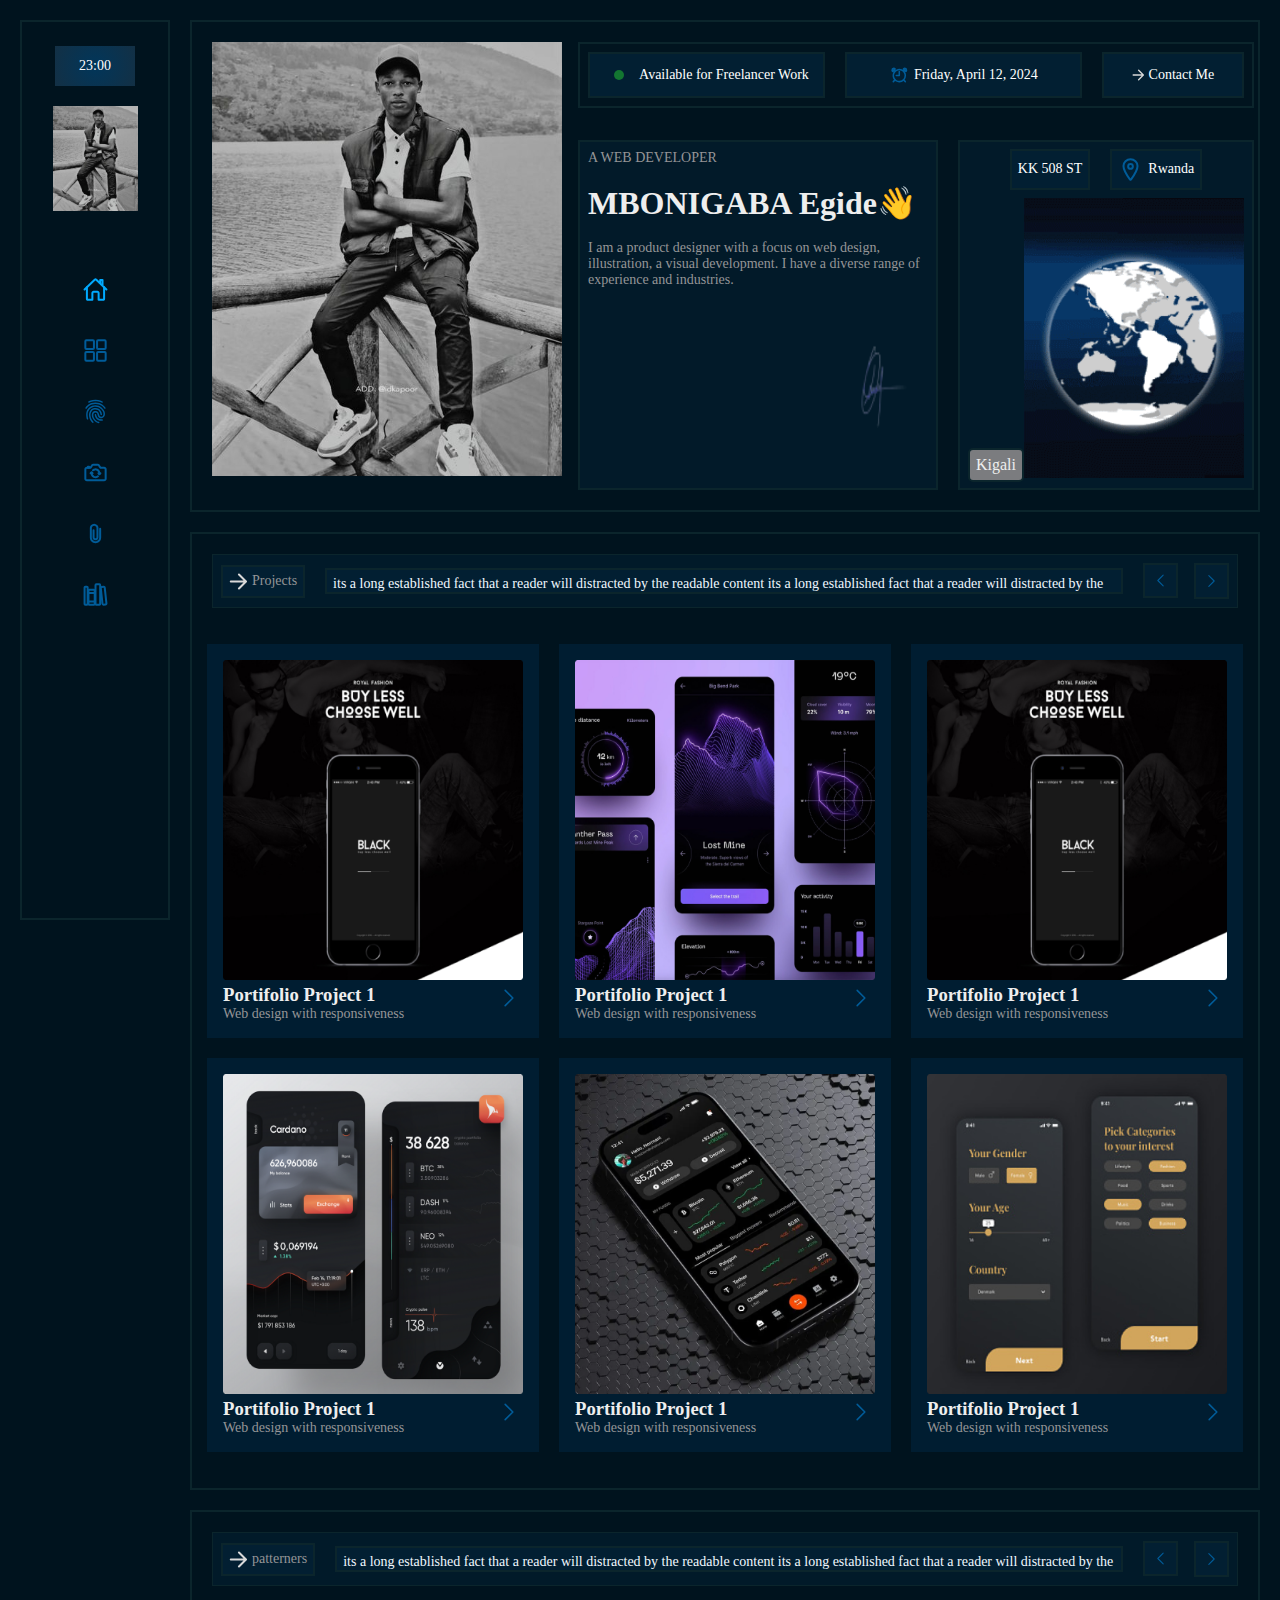
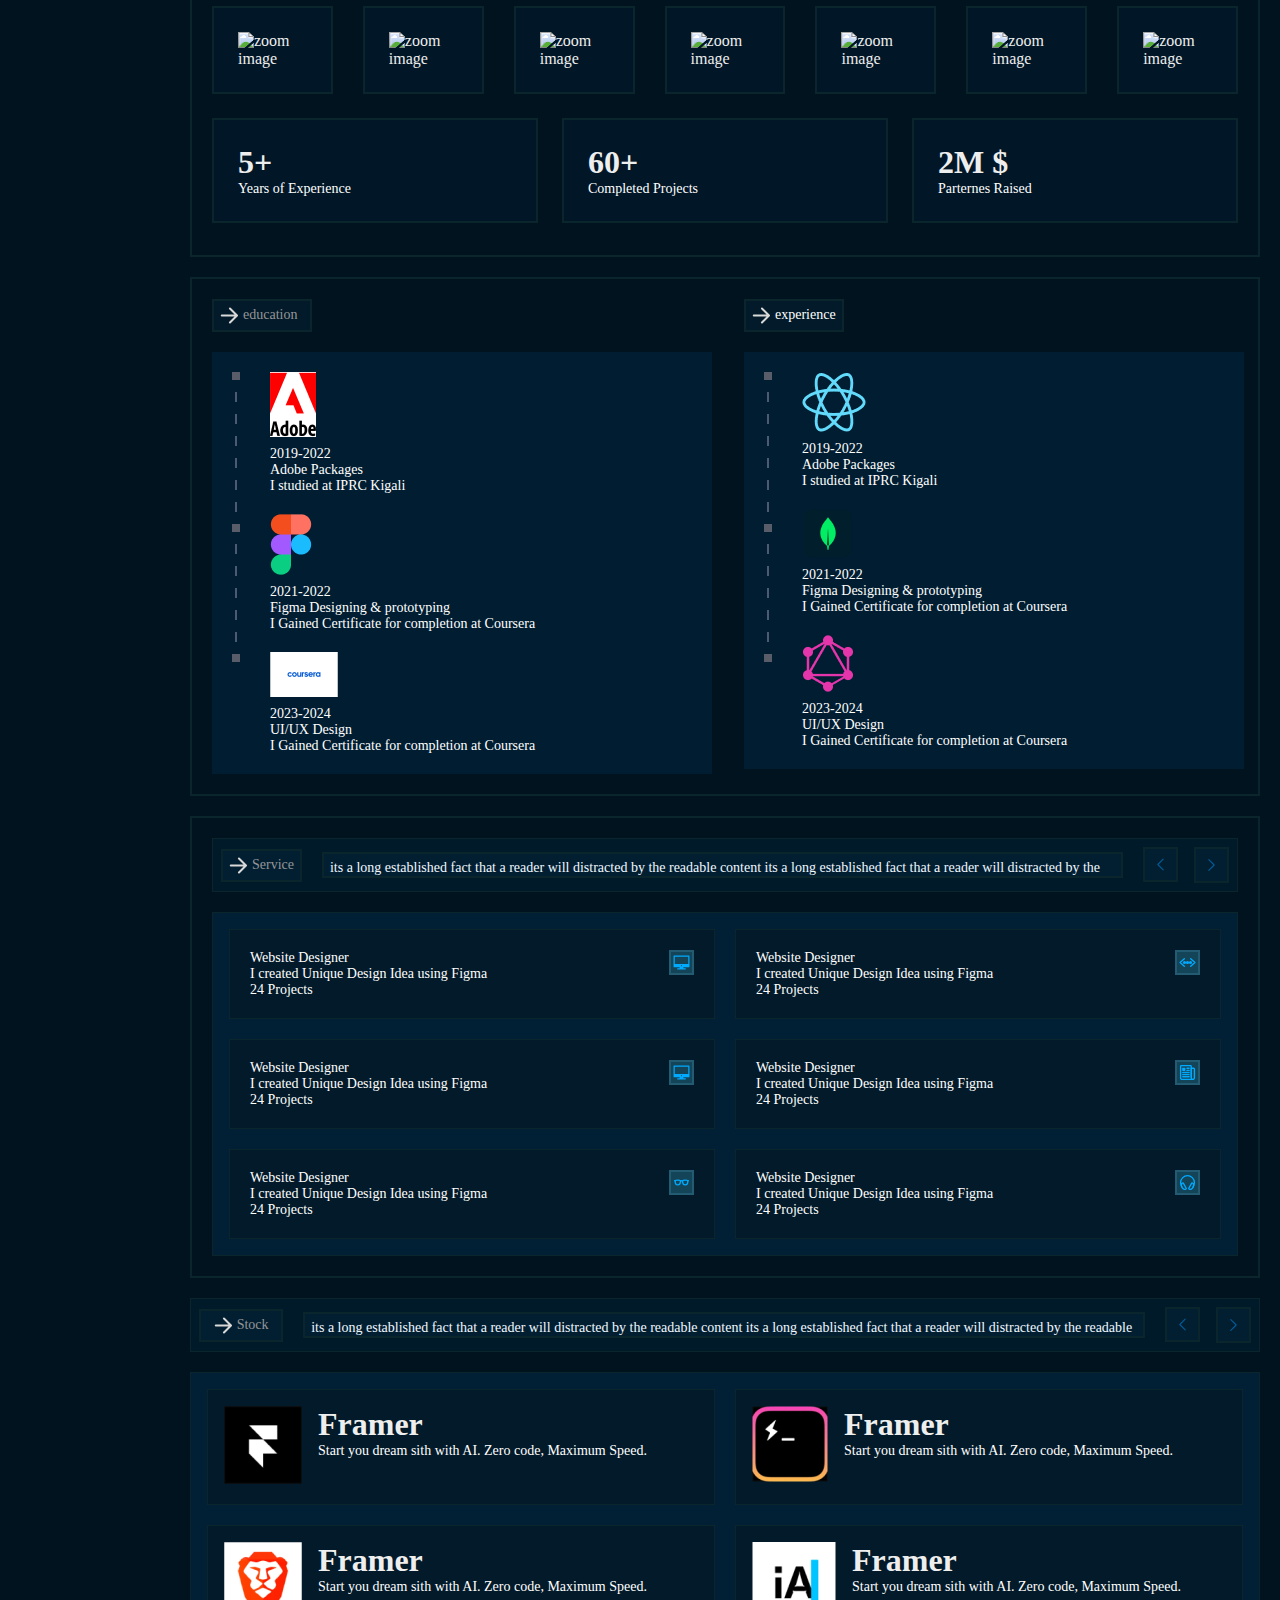
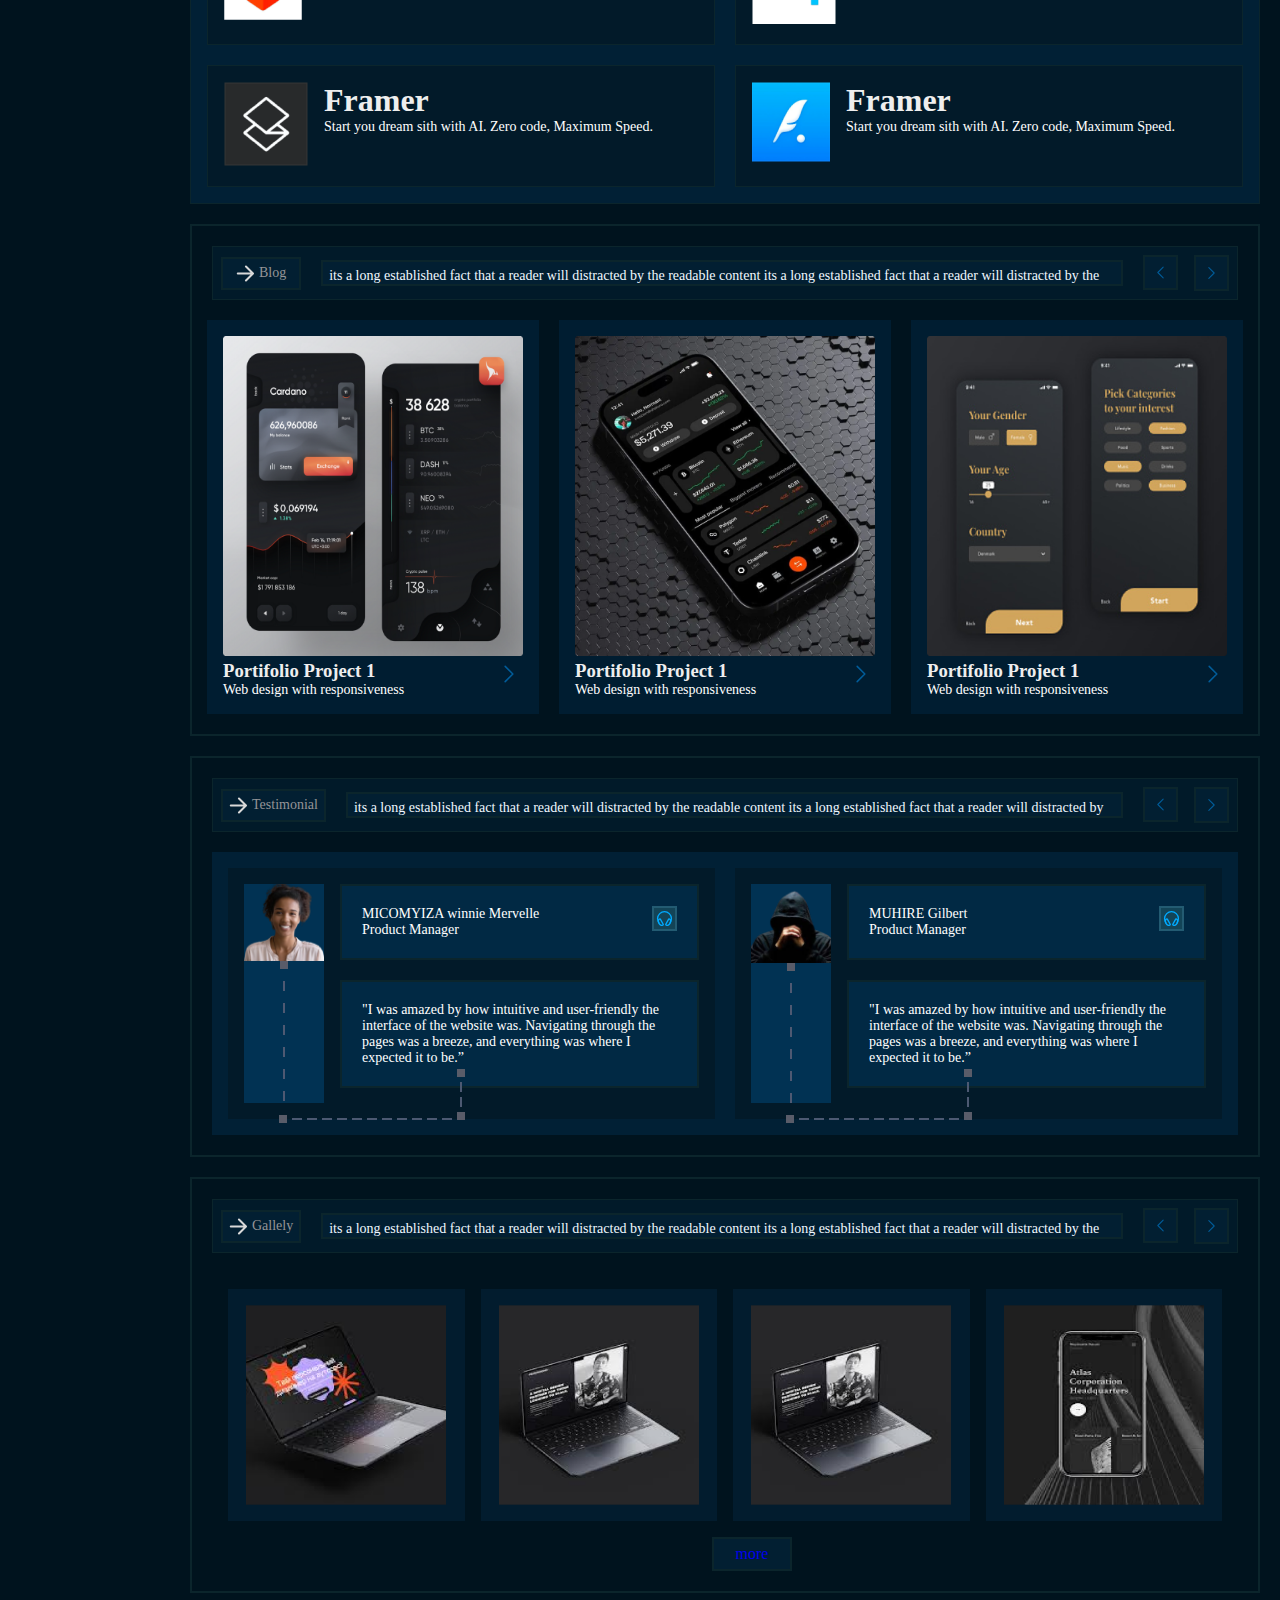
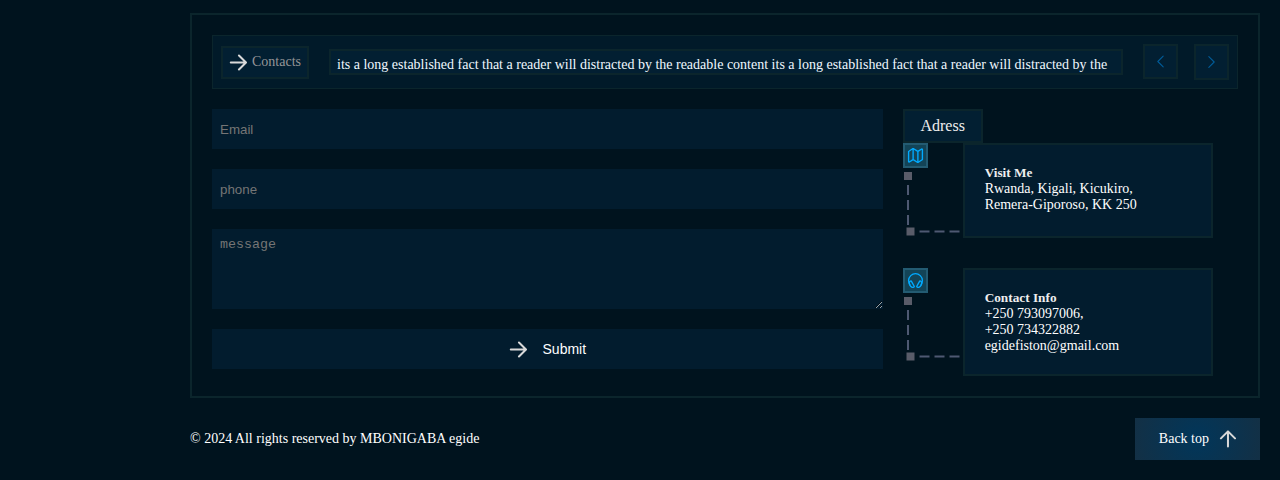
==== commit 220e3707: "these are new modified files i have deleted unnecessary css files" ====
--- a/about.html
+++ b/about.html
@@ -6,368 +6,612 @@
     <meta author="MBONIGBA EGIDE">
     <meta abbreviation="ict,mbg,egide, web, develop,design">
     <meta name="viewport" content="width=device-width, initial-scale=1.0">
-    <title>Document</title>
-    <link rel="stylesheet" href="about.css">
+    <title>MBONIGABA EGIDE portifolio</title>
+    <link rel="preconnect" href="https://fonts.googleapis.com">
+    <link rel="preconnect" href="https://fonts.gstatic.com" crossorigin>
+    <link
+        href="https://fonts.googleapis.com/css2?family=Ubuntu:ital,wght@0,300;0,400;0,500;0,700;1,300;1,400;1,500;1,700&display=swap"
+        rel="stylesheet">
+    <link rel="stylesheet" href="/assets/css/style.css">
 </head>
 
 <body>
     <aside>
-        <div class="time">23:00</div>
-        <div><img src="images/stranger.jpeg" alt="muheto"></div>
-        <div class="icons">
+        <div class="asidecontentcontainertop">
+            <div class="aside-dates">
+                <p>23:00</p>
+            </div>
+            <div>
+                <img class="aside-img" src="/assets/images/stranger.jpeg" alt="muheto">
+            </div>
+        </div>
+        <div class="asidecontentcontainerbottom">
             <ul>
-                <li><svg width="25" height="25" viewBox="0 0 25 25" fill="none" xmlns="http://www.w3.org/2000/svg">
-                        <path
-                            d="M3.90625 10.3516V21.875C3.90625 22.0822 3.98856 22.2809 4.13507 22.4274C4.28159 22.5739 4.4803 22.6562 4.6875 22.6562H9.375V16.0156C9.375 15.7048 9.49846 15.4068 9.71823 15.187C9.938 14.9672 10.2361 14.8438 10.5469 14.8438H14.4531C14.7639 14.8438 15.062 14.9672 15.2818 15.187C15.5015 15.4068 15.625 15.7048 15.625 16.0156V22.6562H20.3125C20.5197 22.6562 20.7184 22.5739 20.8649 22.4274C21.0114 22.2809 21.0938 22.0822 21.0938 21.875V10.3516"
-                            stroke="#00AAFF" stroke-width="2" stroke-linecap="round" stroke-linejoin="round" />
-                        <path
-                            d="M23.4375 12.4999L13.0317 2.53894C12.7876 2.28113 12.2168 2.2782 11.9683 2.53894L1.5625 12.4999M19.5312 8.74011V3.12488H17.1875V6.49402"
-                            stroke="#00AAFF" stroke-width="2" stroke-linecap="round" stroke-linejoin="round" />
-                    </svg>
+                <li><a href="index.html"><svg width="25" height="25" viewBox="0 0 25 25" fill="none"
+                            xmlns="http://www.w3.org/2000/svg">
+                            <path
+                                d="M3.90625 10.3516V21.875C3.90625 22.0822 3.98856 22.2809 4.13507 22.4274C4.28159 22.5739 4.4803 22.6562 4.6875 22.6562H9.375V16.0156C9.375 15.7048 9.49846 15.4068 9.71823 15.187C9.938 14.9672 10.2361 14.8438 10.5469 14.8438H14.4531C14.7639 14.8438 15.062 14.9672 15.2818 15.187C15.5015 15.4068 15.625 15.7048 15.625 16.0156V22.6562H20.3125C20.5197 22.6562 20.7184 22.5739 20.8649 22.4274C21.0114 22.2809 21.0938 22.0822 21.0938 21.875V10.3516"
+                                stroke="#00AAFF" stroke-width="2" stroke-linecap="round" stroke-linejoin="round" />
+                            <path
+                                d="M23.4375 12.4999L13.0317 2.53894C12.7876 2.28113 12.2168 2.2782 11.9683 2.53894L1.5625 12.4999M19.5312 8.74011V3.12488H17.1875V6.49402"
+                                stroke="#00AAFF" stroke-width="2" stroke-linecap="round" stroke-linejoin="round" />
+                        </svg></a>
                 </li>
-                <li><svg width="25" height="25" viewBox="0 0 25 25" fill="none" xmlns="http://www.w3.org/2000/svg">
-                        <path
-                            d="M9.96094 2.34375H3.32031C2.78097 2.34375 2.34375 2.78097 2.34375 3.32031V9.96094C2.34375 10.5003 2.78097 10.9375 3.32031 10.9375H9.96094C10.5003 10.9375 10.9375 10.5003 10.9375 9.96094V3.32031C10.9375 2.78097 10.5003 2.34375 9.96094 2.34375Z"
-                            stroke="#005C99" stroke-width="2" stroke-linecap="round" stroke-linejoin="round" />
-                        <path
-                            d="M21.6797 2.34375H15.0391C14.4997 2.34375 14.0625 2.78097 14.0625 3.32031V9.96094C14.0625 10.5003 14.4997 10.9375 15.0391 10.9375H21.6797C22.219 10.9375 22.6562 10.5003 22.6562 9.96094V3.32031C22.6562 2.78097 22.219 2.34375 21.6797 2.34375Z"
-                            stroke="#005C99" stroke-width="2" stroke-linecap="round" stroke-linejoin="round" />
-                        <path
-                            d="M9.96094 14.0625H3.32031C2.78097 14.0625 2.34375 14.4997 2.34375 15.0391V21.6797C2.34375 22.219 2.78097 22.6562 3.32031 22.6562H9.96094C10.5003 22.6562 10.9375 22.219 10.9375 21.6797V15.0391C10.9375 14.4997 10.5003 14.0625 9.96094 14.0625Z"
-                            stroke="#005C99" stroke-width="2" stroke-linecap="round" stroke-linejoin="round" />
-                        <path
-                            d="M21.6797 14.0625H15.0391C14.4997 14.0625 14.0625 14.4997 14.0625 15.0391V21.6797C14.0625 22.219 14.4997 22.6562 15.0391 22.6562H21.6797C22.219 22.6562 22.6562 22.219 22.6562 21.6797V15.0391C22.6562 14.4997 22.219 14.0625 21.6797 14.0625Z"
-                            stroke="#005C99" stroke-width="2" stroke-linecap="round" stroke-linejoin="round" />
-                    </svg>
-
+                <li><a href="project.html"><svg class="aside-icons" width="25" height="25" viewBox="0 0 25 25"
+                            fill="none" xmlns="http://www.w3.org/2000/svg">
+                            <path
+                                d="M9.96094 2.34375H3.32031C2.78097 2.34375 2.34375 2.78097 2.34375 3.32031V9.96094C2.34375 10.5003 2.78097 10.9375 3.32031 10.9375H9.96094C10.5003 10.9375 10.9375 10.5003 10.9375 9.96094V3.32031C10.9375 2.78097 10.5003 2.34375 9.96094 2.34375Z"
+                                stroke="#005C99" stroke-width="2" stroke-linecap="round" stroke-linejoin="round" />
+                            <path
+                                d="M21.6797 2.34375H15.0391C14.4997 2.34375 14.0625 2.78097 14.0625 3.32031V9.96094C14.0625 10.5003 14.4997 10.9375 15.0391 10.9375H21.6797C22.219 10.9375 22.6562 10.5003 22.6562 9.96094V3.32031C22.6562 2.78097 22.219 2.34375 21.6797 2.34375Z"
+                                stroke="#005C99" stroke-width="2" stroke-linecap="round" stroke-linejoin="round" />
+                            <path
+                                d="M9.96094 14.0625H3.32031C2.78097 14.0625 2.34375 14.4997 2.34375 15.0391V21.6797C2.34375 22.219 2.78097 22.6562 3.32031 22.6562H9.96094C10.5003 22.6562 10.9375 22.219 10.9375 21.6797V15.0391C10.9375 14.4997 10.5003 14.0625 9.96094 14.0625Z"
+                                stroke="#005C99" stroke-width="2" stroke-linecap="round" stroke-linejoin="round" />
+                            <path
+                                d="M21.6797 14.0625H15.0391C14.4997 14.0625 14.0625 14.4997 14.0625 15.0391V21.6797C14.0625 22.219 14.4997 22.6562 15.0391 22.6562H21.6797C22.219 22.6562 22.6562 22.219 22.6562 21.6797V15.0391C22.6562 14.4997 22.219 14.0625 21.6797 14.0625Z"
+                                stroke="#005C99" stroke-width="2" stroke-linecap="round" stroke-linejoin="round" />
+                        </svg>
+
+                    </a>
                 </li>
-                <li><svg width="25" height="25" viewBox="0 0 25 25" fill="none" xmlns="http://www.w3.org/2000/svg">
-                        <path
-                            d="M3.08977 9.86328C2.95803 9.86447 2.82831 9.83078 2.7138 9.76563C2.6298 9.71841 2.55607 9.65492 2.49691 9.57887C2.43775 9.50282 2.39435 9.41574 2.36925 9.32271C2.34415 9.22968 2.33786 9.13259 2.35074 9.0371C2.36362 8.94161 2.39542 8.84965 2.44426 8.7666C3.38567 7.19531 6.24993 3.52783 12.4999 3.52783C15.2084 3.52783 17.5839 4.23926 19.5571 5.6416C21.1811 6.79248 22.0912 8.09522 22.5248 8.72266C22.5798 8.80174 22.6184 8.89104 22.6384 8.98527C22.6584 9.07951 22.6593 9.17679 22.6411 9.27138C22.6229 9.36597 22.5859 9.45597 22.5324 9.53607C22.4789 9.61617 22.4099 9.68476 22.3295 9.73779C22.1652 9.84643 21.965 9.8868 21.7714 9.85034C21.5778 9.81388 21.406 9.70346 21.2924 9.54248C20.5077 8.41406 18.1152 4.98047 12.4999 4.98047C7.01897 4.98047 4.54094 8.14014 3.73382 9.49512C3.66896 9.60827 3.57508 9.70205 3.46185 9.76677C3.34863 9.83149 3.22018 9.86481 3.08977 9.86328Z"
-                            fill="#005C99" />
-                        <path
-                            d="M15.649 24.2188C15.5867 24.2195 15.5245 24.2124 15.464 24.1978C10.9303 23.0747 9.23739 18.5425 9.16854 18.354L9.1578 18.3125C9.12069 18.1816 8.21102 15.0737 9.60751 13.2534C10.2476 12.4233 11.2213 11.9976 12.5069 11.9976C13.7022 11.9976 14.5645 12.3691 15.1573 13.1382C15.6456 13.7661 15.8409 14.5405 16.0299 15.2866C16.4268 16.8403 16.7135 17.6562 18.3634 17.7402C19.088 17.7769 19.5641 17.353 19.8341 16.9922C20.5641 16.0083 20.691 14.4043 20.1407 12.9883C19.4337 11.1606 16.9244 7.71484 12.5001 7.71484C10.6114 7.71484 8.87606 8.32178 7.48446 9.4624C6.3326 10.4072 5.42001 11.7412 4.98055 13.1123C4.16561 15.665 5.23446 19.6777 5.24471 19.7144C5.26967 19.8077 5.27568 19.9052 5.26237 20.0009C5.24907 20.0967 5.21674 20.1888 5.16727 20.2719C5.1178 20.3549 5.05221 20.4272 4.97435 20.4845C4.8965 20.5418 4.80796 20.5829 4.71395 20.6055C4.52404 20.656 4.3219 20.6301 4.15086 20.5333C3.97982 20.4366 3.85348 20.2767 3.79891 20.0879C3.75009 19.9048 2.60848 15.625 3.54989 12.6748C4.57528 9.47803 7.73983 6.25537 12.5016 6.25537C14.7022 6.25537 16.7813 7.00342 18.5167 8.41602C19.8604 9.51465 20.9581 10.9902 21.5323 12.4653C22.2623 14.3486 22.0665 16.4624 21.0348 17.8433C20.3473 18.7642 19.3683 19.2456 18.2838 19.1934C15.4586 19.0518 14.9508 17.0796 14.5807 15.6411C14.1998 14.1655 13.9561 13.4541 12.5016 13.4541C11.7027 13.4541 11.1417 13.6738 10.7926 14.1289C10.3165 14.7515 10.2794 15.7246 10.3321 16.4307C10.3667 16.9226 10.4502 17.4098 10.5811 17.8853C10.6974 18.1782 12.2105 21.8892 15.8346 22.7871C15.9282 22.8093 16.0166 22.8499 16.0944 22.9065C16.1723 22.9631 16.2381 23.0346 16.2881 23.1169C16.338 23.1992 16.3712 23.2906 16.3855 23.3858C16.3999 23.4809 16.3952 23.578 16.3717 23.6714C16.3274 23.829 16.2329 23.9678 16.1024 24.0666C15.9719 24.1654 15.8127 24.2189 15.649 24.2188Z"
-                            fill="#005C99" />
-                        <path
-                            d="M9.8296 23.8838C9.72799 23.884 9.62737 23.8637 9.53375 23.8242C9.44012 23.7847 9.35542 23.7268 9.28468 23.6538C7.47023 21.7495 6.44386 19.6201 6.05763 16.9575V16.9434C5.84083 15.1807 6.15822 12.6851 7.71339 10.9692C8.86134 9.70312 10.4751 9.05957 12.5015 9.05957C14.898 9.05957 16.7813 10.1738 17.9556 12.2769C18.8076 13.8047 18.9766 15.3271 18.981 15.3896C18.9899 15.486 18.9797 15.5832 18.9511 15.6756C18.9224 15.7681 18.8758 15.8539 18.8138 15.9283C18.7519 16.0027 18.676 16.0641 18.5903 16.1091C18.5046 16.1541 18.4109 16.1817 18.3145 16.1904C18.12 16.2115 17.925 16.1553 17.7716 16.0339C17.6182 15.9125 17.5188 15.7356 17.4946 15.5415C17.366 14.628 17.0704 13.746 16.6226 12.9395C15.7124 11.3335 14.3277 10.5171 12.4961 10.5171C10.9141 10.5171 9.67628 10.9932 8.82472 11.9331C7.59718 13.2881 7.35988 15.3755 7.52833 16.7563C7.86671 19.1108 8.7715 20.9839 10.3692 22.6577C10.4358 22.7271 10.4879 22.8091 10.5222 22.899C10.5565 22.9889 10.5725 23.0848 10.569 23.181C10.5655 23.2771 10.5428 23.3716 10.5021 23.4588C10.4614 23.546 10.4035 23.6241 10.332 23.6885C10.1944 23.8133 10.0154 23.8828 9.8296 23.8838Z"
-                            fill="#005C99" />
-                        <path
-                            d="M18.1885 21.7861C16.6016 21.7861 15.2524 21.3467 14.1729 20.4731C12.0039 18.7256 11.7607 15.8794 11.75 15.7593C11.7347 15.5621 11.7984 15.367 11.927 15.2167C12.0556 15.0665 12.2386 14.9735 12.4358 14.9583C12.633 14.943 12.8281 15.0066 12.9783 15.1352C13.1286 15.2639 13.2215 15.4469 13.2368 15.644C13.2422 15.686 13.459 18.0142 15.1309 19.355C16.1201 20.145 17.4424 20.4585 19.0718 20.2754C19.2665 20.2518 19.4627 20.3062 19.6174 20.4268C19.7721 20.5474 19.8728 20.7243 19.8975 20.9189C19.9081 21.0151 19.8995 21.1124 19.8722 21.2052C19.8449 21.2979 19.7993 21.3844 19.7382 21.4594C19.6771 21.5343 19.6017 21.5964 19.5164 21.642C19.4311 21.6875 19.3375 21.7156 19.2412 21.7246C18.8918 21.7654 18.5403 21.7859 18.1885 21.7861ZM19.4424 2.38232C18.8232 1.97949 16.6279 0.78125 12.5 0.78125C8.16699 0.78125 5.96631 2.10498 5.47949 2.44141C5.44734 2.46114 5.41724 2.48404 5.38965 2.50977C5.38674 2.51258 5.38294 2.51431 5.37891 2.51465C5.30117 2.58252 5.23879 2.66619 5.19594 2.76007C5.15308 2.85395 5.13073 2.95588 5.13037 3.05908C5.13171 3.15582 5.15212 3.25134 5.19044 3.34018C5.22875 3.42901 5.28423 3.50941 5.35367 3.57677C5.42312 3.64413 5.50517 3.69712 5.59513 3.73272C5.6851 3.76831 5.7812 3.78579 5.87793 3.78418C6.03298 3.78408 6.18428 3.73654 6.31152 3.64795C6.33252 3.63232 8.22656 2.24072 12.5015 2.24072C16.7764 2.24072 18.6807 3.62744 18.7012 3.6377C18.8312 3.7341 18.989 3.78552 19.1509 3.78418C19.2477 3.78566 19.3438 3.76801 19.4338 3.73224C19.5238 3.69647 19.6058 3.64328 19.6752 3.57573C19.7446 3.50818 19.7999 3.42759 19.838 3.3386C19.8762 3.2496 19.8964 3.15395 19.8975 3.05713C19.8975 2.9121 19.8542 2.77037 19.7731 2.65014C19.692 2.5299 19.5769 2.43664 19.4424 2.38232Z"
-                            fill="#005C99" />
-                    </svg>
+                <li> <a href="about.html"><svg class="aside-icons" width="25" height="25" viewBox="0 0 25 25"
+                            fill="none" xmlns="http://www.w3.org/2000/svg">
+                            <path
+                                d="M3.08977 9.86328C2.95803 9.86447 2.82831 9.83078 2.7138 9.76563C2.6298 9.71841 2.55607 9.65492 2.49691 9.57887C2.43775 9.50282 2.39435 9.41574 2.36925 9.32271C2.34415 9.22968 2.33786 9.13259 2.35074 9.0371C2.36362 8.94161 2.39542 8.84965 2.44426 8.7666C3.38567 7.19531 6.24993 3.52783 12.4999 3.52783C15.2084 3.52783 17.5839 4.23926 19.5571 5.6416C21.1811 6.79248 22.0912 8.09522 22.5248 8.72266C22.5798 8.80174 22.6184 8.89104 22.6384 8.98527C22.6584 9.07951 22.6593 9.17679 22.6411 9.27138C22.6229 9.36597 22.5859 9.45597 22.5324 9.53607C22.4789 9.61617 22.4099 9.68476 22.3295 9.73779C22.1652 9.84643 21.965 9.8868 21.7714 9.85034C21.5778 9.81388 21.406 9.70346 21.2924 9.54248C20.5077 8.41406 18.1152 4.98047 12.4999 4.98047C7.01897 4.98047 4.54094 8.14014 3.73382 9.49512C3.66896 9.60827 3.57508 9.70205 3.46185 9.76677C3.34863 9.83149 3.22018 9.86481 3.08977 9.86328Z"
+                                fill="#005C99" />
+                            <path
+                                d="M15.649 24.2188C15.5867 24.2195 15.5245 24.2124 15.464 24.1978C10.9303 23.0747 9.23739 18.5425 9.16854 18.354L9.1578 18.3125C9.12069 18.1816 8.21102 15.0737 9.60751 13.2534C10.2476 12.4233 11.2213 11.9976 12.5069 11.9976C13.7022 11.9976 14.5645 12.3691 15.1573 13.1382C15.6456 13.7661 15.8409 14.5405 16.0299 15.2866C16.4268 16.8403 16.7135 17.6562 18.3634 17.7402C19.088 17.7769 19.5641 17.353 19.8341 16.9922C20.5641 16.0083 20.691 14.4043 20.1407 12.9883C19.4337 11.1606 16.9244 7.71484 12.5001 7.71484C10.6114 7.71484 8.87606 8.32178 7.48446 9.4624C6.3326 10.4072 5.42001 11.7412 4.98055 13.1123C4.16561 15.665 5.23446 19.6777 5.24471 19.7144C5.26967 19.8077 5.27568 19.9052 5.26237 20.0009C5.24907 20.0967 5.21674 20.1888 5.16727 20.2719C5.1178 20.3549 5.05221 20.4272 4.97435 20.4845C4.8965 20.5418 4.80796 20.5829 4.71395 20.6055C4.52404 20.656 4.3219 20.6301 4.15086 20.5333C3.97982 20.4366 3.85348 20.2767 3.79891 20.0879C3.75009 19.9048 2.60848 15.625 3.54989 12.6748C4.57528 9.47803 7.73983 6.25537 12.5016 6.25537C14.7022 6.25537 16.7813 7.00342 18.5167 8.41602C19.8604 9.51465 20.9581 10.9902 21.5323 12.4653C22.2623 14.3486 22.0665 16.4624 21.0348 17.8433C20.3473 18.7642 19.3683 19.2456 18.2838 19.1934C15.4586 19.0518 14.9508 17.0796 14.5807 15.6411C14.1998 14.1655 13.9561 13.4541 12.5016 13.4541C11.7027 13.4541 11.1417 13.6738 10.7926 14.1289C10.3165 14.7515 10.2794 15.7246 10.3321 16.4307C10.3667 16.9226 10.4502 17.4098 10.5811 17.8853C10.6974 18.1782 12.2105 21.8892 15.8346 22.7871C15.9282 22.8093 16.0166 22.8499 16.0944 22.9065C16.1723 22.9631 16.2381 23.0346 16.2881 23.1169C16.338 23.1992 16.3712 23.2906 16.3855 23.3858C16.3999 23.4809 16.3952 23.578 16.3717 23.6714C16.3274 23.829 16.2329 23.9678 16.1024 24.0666C15.9719 24.1654 15.8127 24.2189 15.649 24.2188Z"
+                                fill="#005C99" />
+                            <path
+                                d="M9.8296 23.8838C9.72799 23.884 9.62737 23.8637 9.53375 23.8242C9.44012 23.7847 9.35542 23.7268 9.28468 23.6538C7.47023 21.7495 6.44386 19.6201 6.05763 16.9575V16.9434C5.84083 15.1807 6.15822 12.6851 7.71339 10.9692C8.86134 9.70312 10.4751 9.05957 12.5015 9.05957C14.898 9.05957 16.7813 10.1738 17.9556 12.2769C18.8076 13.8047 18.9766 15.3271 18.981 15.3896C18.9899 15.486 18.9797 15.5832 18.9511 15.6756C18.9224 15.7681 18.8758 15.8539 18.8138 15.9283C18.7519 16.0027 18.676 16.0641 18.5903 16.1091C18.5046 16.1541 18.4109 16.1817 18.3145 16.1904C18.12 16.2115 17.925 16.1553 17.7716 16.0339C17.6182 15.9125 17.5188 15.7356 17.4946 15.5415C17.366 14.628 17.0704 13.746 16.6226 12.9395C15.7124 11.3335 14.3277 10.5171 12.4961 10.5171C10.9141 10.5171 9.67628 10.9932 8.82472 11.9331C7.59718 13.2881 7.35988 15.3755 7.52833 16.7563C7.86671 19.1108 8.7715 20.9839 10.3692 22.6577C10.4358 22.7271 10.4879 22.8091 10.5222 22.899C10.5565 22.9889 10.5725 23.0848 10.569 23.181C10.5655 23.2771 10.5428 23.3716 10.5021 23.4588C10.4614 23.546 10.4035 23.6241 10.332 23.6885C10.1944 23.8133 10.0154 23.8828 9.8296 23.8838Z"
+                                fill="#005C99" />
+                            <path
+                                d="M18.1885 21.7861C16.6016 21.7861 15.2524 21.3467 14.1729 20.4731C12.0039 18.7256 11.7607 15.8794 11.75 15.7593C11.7347 15.5621 11.7984 15.367 11.927 15.2167C12.0556 15.0665 12.2386 14.9735 12.4358 14.9583C12.633 14.943 12.8281 15.0066 12.9783 15.1352C13.1286 15.2639 13.2215 15.4469 13.2368 15.644C13.2422 15.686 13.459 18.0142 15.1309 19.355C16.1201 20.145 17.4424 20.4585 19.0718 20.2754C19.2665 20.2518 19.4627 20.3062 19.6174 20.4268C19.7721 20.5474 19.8728 20.7243 19.8975 20.9189C19.9081 21.0151 19.8995 21.1124 19.8722 21.2052C19.8449 21.2979 19.7993 21.3844 19.7382 21.4594C19.6771 21.5343 19.6017 21.5964 19.5164 21.642C19.4311 21.6875 19.3375 21.7156 19.2412 21.7246C18.8918 21.7654 18.5403 21.7859 18.1885 21.7861ZM19.4424 2.38232C18.8232 1.97949 16.6279 0.78125 12.5 0.78125C8.16699 0.78125 5.96631 2.10498 5.47949 2.44141C5.44734 2.46114 5.41724 2.48404 5.38965 2.50977C5.38674 2.51258 5.38294 2.51431 5.37891 2.51465C5.30117 2.58252 5.23879 2.66619 5.19594 2.76007C5.15308 2.85395 5.13073 2.95588 5.13037 3.05908C5.13171 3.15582 5.15212 3.25134 5.19044 3.34018C5.22875 3.42901 5.28423 3.50941 5.35367 3.57677C5.42312 3.64413 5.50517 3.69712 5.59513 3.73272C5.6851 3.76831 5.7812 3.78579 5.87793 3.78418C6.03298 3.78408 6.18428 3.73654 6.31152 3.64795C6.33252 3.63232 8.22656 2.24072 12.5015 2.24072C16.7764 2.24072 18.6807 3.62744 18.7012 3.6377C18.8312 3.7341 18.989 3.78552 19.1509 3.78418C19.2477 3.78566 19.3438 3.76801 19.4338 3.73224C19.5238 3.69647 19.6058 3.64328 19.6752 3.57573C19.7446 3.50818 19.7999 3.42759 19.838 3.3386C19.8762 3.2496 19.8964 3.15395 19.8975 3.05713C19.8975 2.9121 19.8542 2.77037 19.7731 2.65014C19.692 2.5299 19.5769 2.43664 19.4424 2.38232Z"
+                                fill="#005C99" />
+                        </svg></a>
                 </li>
-                <li><svg width="25" height="25" viewBox="0 0 25 25" fill="none" xmlns="http://www.w3.org/2000/svg">
-                        <path
-                            d="M17.1162 7.25977L15.8164 5.20605C15.5425 4.88672 15.167 4.6875 14.7461 4.6875H10.2539C9.83301 4.6875 9.45752 4.88672 9.18359 5.20605L7.88379 7.25977C7.60986 7.57959 7.25684 7.8125 6.83594 7.8125H3.90625C3.49185 7.8125 3.09442 7.97712 2.8014 8.27015C2.50837 8.56317 2.34375 8.9606 2.34375 9.375V18.75C2.34375 19.1644 2.50837 19.5618 2.8014 19.8549C3.09442 20.1479 3.49185 20.3125 3.90625 20.3125H21.0938C21.5082 20.3125 21.9056 20.1479 22.1986 19.8549C22.4916 19.5618 22.6562 19.1644 22.6562 18.75V9.375C22.6562 8.9606 22.4916 8.56317 22.1986 8.27015C21.9056 7.97712 21.5082 7.8125 21.0938 7.8125H18.2129C17.7905 7.8125 17.3901 7.57959 17.1162 7.25977Z"
-                            stroke="#005C99" stroke-width="2" stroke-linecap="round" stroke-linejoin="round" />
-                        <path
-                            d="M6.05469 7.71484V6.64062H4.88281V7.71484M16.3945 13.9268V13.2769C16.3942 12.5357 16.183 11.81 15.7857 11.1843C15.3883 10.5587 14.8212 10.0591 14.1505 9.74368C13.4798 9.4283 12.7333 9.31023 11.998 9.40326C11.2627 9.49628 10.5691 9.79657 9.99805 10.269M8.59375 12.6357V13.2856C8.59429 14.0252 8.80478 14.7495 9.20075 15.3741C9.59672 15.9988 10.1619 16.4982 10.8305 16.8143C11.4992 17.1304 12.2438 17.2502 12.9779 17.1597C13.7119 17.0692 14.4052 16.7722 14.9771 16.3032"
-                            stroke="#005C99" stroke-width="2" stroke-linecap="round" stroke-linejoin="round" />
-                        <path
-                            d="M9.57031 13.2812L8.59375 12.3047L7.61719 13.2812M17.3828 13.2812L16.4062 14.2578L15.4297 13.2812"
-                            stroke="#005C99" stroke-width="2" stroke-linecap="round" stroke-linejoin="round" />
-                    </svg>
+                <li><a href="gallely.html"><svg class="aside-icons" width="25" height="25" viewBox="0 0 25 25"
+                            fill="none" xmlns="http://www.w3.org/2000/svg">
+                            <path
+                                d="M17.1162 7.25977L15.8164 5.20605C15.5425 4.88672 15.167 4.6875 14.7461 4.6875H10.2539C9.83301 4.6875 9.45752 4.88672 9.18359 5.20605L7.88379 7.25977C7.60986 7.57959 7.25684 7.8125 6.83594 7.8125H3.90625C3.49185 7.8125 3.09442 7.97712 2.8014 8.27015C2.50837 8.56317 2.34375 8.9606 2.34375 9.375V18.75C2.34375 19.1644 2.50837 19.5618 2.8014 19.8549C3.09442 20.1479 3.49185 20.3125 3.90625 20.3125H21.0938C21.5082 20.3125 21.9056 20.1479 22.1986 19.8549C22.4916 19.5618 22.6562 19.1644 22.6562 18.75V9.375C22.6562 8.9606 22.4916 8.56317 22.1986 8.27015C21.9056 7.97712 21.5082 7.8125 21.0938 7.8125H18.2129C17.7905 7.8125 17.3901 7.57959 17.1162 7.25977Z"
+                                stroke="#005C99" stroke-width="2" stroke-linecap="round" stroke-linejoin="round" />
+                            <path
+                                d="M6.05469 7.71484V6.64062H4.88281V7.71484M16.3945 13.9268V13.2769C16.3942 12.5357 16.183 11.81 15.7857 11.1843C15.3883 10.5587 14.8212 10.0591 14.1505 9.74368C13.4798 9.4283 12.7333 9.31023 11.998 9.40326C11.2627 9.49628 10.5691 9.79657 9.99805 10.269M8.59375 12.6357V13.2856C8.59429 14.0252 8.80478 14.7495 9.20075 15.3741C9.59672 15.9988 10.1619 16.4982 10.8305 16.8143C11.4992 17.1304 12.2438 17.2502 12.9779 17.1597C13.7119 17.0692 14.4052 16.7722 14.9771 16.3032"
+                                stroke="#005C99" stroke-width="2" stroke-linecap="round" stroke-linejoin="round" />
+                            <path
+                                d="M9.57031 13.2812L8.59375 12.3047L7.61719 13.2812M17.3828 13.2812L16.4062 14.2578L15.4297 13.2812"
+                                stroke="#005C99" stroke-width="2" stroke-linecap="round" stroke-linejoin="round" />
+                        </svg></a>
                 </li>
-                <li><svg width="25" height="25" viewBox="0 0 25 25" fill="none" xmlns="http://www.w3.org/2000/svg">
-                        <path
-                            d="M10.5508 9.37496V16.3989C10.5589 16.9125 10.7686 17.4023 11.1347 17.7627C11.5008 18.123 11.9939 18.325 12.5076 18.325C13.0213 18.325 13.5143 18.123 13.8804 17.7627C14.2465 17.4023 14.4562 16.9125 14.4644 16.3989L14.4707 7.19235C14.476 6.75335 14.3942 6.31766 14.2299 5.91053C14.0655 5.50341 13.822 5.13295 13.5135 4.82063C13.2049 4.50831 12.8375 4.26034 12.4324 4.0911C12.0273 3.92186 11.5926 3.83472 11.1536 3.83472C10.7145 3.83472 10.2799 3.92186 9.87477 4.0911C9.46967 4.26034 9.10219 4.50831 8.79363 4.82063C8.48508 5.13295 8.24159 5.50341 8.07728 5.91053C7.91297 6.31766 7.8311 6.75335 7.83643 7.19235V16.4609C7.82748 17.0789 7.94149 17.6926 8.17182 18.2662C8.40214 18.8398 8.7442 19.3619 9.17809 19.8021C9.61199 20.2423 10.1291 20.5919 10.6993 20.8305C11.2695 21.0691 11.8814 21.192 12.4995 21.192C13.1176 21.192 13.7296 21.0691 14.2998 20.8305C14.87 20.5919 15.387 20.2423 15.8209 19.8021C16.2548 19.3619 16.5969 18.8398 16.8272 18.2662C17.0575 17.6926 17.1715 17.0789 17.1626 16.4609V7.79977"
-                            stroke="#005C99" stroke-width="2" stroke-miterlimit="10" stroke-linecap="round" />
-                    </svg>
+                <li> <a href="bookanappointment.html"><svg class="aside-icons" width="25" height="25"
+                            viewBox="0 0 25 25" fill="none" xmlns="http://www.w3.org/2000/svg">
+                            <path
+                                d="M10.5508 9.37496V16.3989C10.5589 16.9125 10.7686 17.4023 11.1347 17.7627C11.5008 18.123 11.9939 18.325 12.5076 18.325C13.0213 18.325 13.5143 18.123 13.8804 17.7627C14.2465 17.4023 14.4562 16.9125 14.4644 16.3989L14.4707 7.19235C14.476 6.75335 14.3942 6.31766 14.2299 5.91053C14.0655 5.50341 13.822 5.13295 13.5135 4.82063C13.2049 4.50831 12.8375 4.26034 12.4324 4.0911C12.0273 3.92186 11.5926 3.83472 11.1536 3.83472C10.7145 3.83472 10.2799 3.92186 9.87477 4.0911C9.46967 4.26034 9.10219 4.50831 8.79363 4.82063C8.48508 5.13295 8.24159 5.50341 8.07728 5.91053C7.91297 6.31766 7.8311 6.75335 7.83643 7.19235V16.4609C7.82748 17.0789 7.94149 17.6926 8.17182 18.2662C8.40214 18.8398 8.7442 19.3619 9.17809 19.8021C9.61199 20.2423 10.1291 20.5919 10.6993 20.8305C11.2695 21.0691 11.8814 21.192 12.4995 21.192C13.1176 21.192 13.7296 21.0691 14.2998 20.8305C14.87 20.5919 15.387 20.2423 15.8209 19.8021C16.2548 19.3619 16.5969 18.8398 16.8272 18.2662C17.0575 17.6926 17.1715 17.0789 17.1626 16.4609V7.79977"
+                                stroke="#005C99" stroke-width="2" stroke-miterlimit="10" stroke-linecap="round" />
+                        </svg></a>
                 </li>
-                <li><svg width="25" height="25" viewBox="0 0 25 25" fill="none" xmlns="http://www.w3.org/2000/svg">
-                        <path
-                            d="M3.90625 4.6875H2.34375C1.91228 4.6875 1.5625 5.03728 1.5625 5.46875V21.875C1.5625 22.3065 1.91228 22.6562 2.34375 22.6562H3.90625C4.33772 22.6562 4.6875 22.3065 4.6875 21.875V5.46875C4.6875 5.03728 4.33772 4.6875 3.90625 4.6875Z"
-                            stroke="#005C99" stroke-width="2" stroke-linejoin="round" />
-                        <path d="M5.46875 10.9375H11.7188M5.46875 19.5312H11.7188" stroke="#005C99" stroke-width="2"
-                            stroke-linecap="round" stroke-linejoin="round" />
-                        <path
-                            d="M10.9375 7.8125H6.25C5.81853 7.8125 5.46875 8.16228 5.46875 8.59375V21.875C5.46875 22.3065 5.81853 22.6562 6.25 22.6562H10.9375C11.369 22.6562 11.7188 22.3065 11.7188 21.875V8.59375C11.7188 8.16228 11.369 7.8125 10.9375 7.8125Z"
-                            stroke="#005C99" stroke-width="2" stroke-linejoin="round" />
-                        <path
-                            d="M16.4062 2.34375H13.2812C12.8498 2.34375 12.5 2.69353 12.5 3.125V21.875C12.5 22.3065 12.8498 22.6562 13.2812 22.6562H16.4062C16.8377 22.6562 17.1875 22.3065 17.1875 21.875V3.125C17.1875 2.69353 16.8377 2.34375 16.4062 2.34375Z"
-                            stroke="#005C99" stroke-width="2" stroke-linejoin="round" />
-                        <path
-                            d="M20.6278 4.69277L18.6552 4.90029C18.1122 4.95742 17.7186 5.46523 17.7797 6.02822L19.4848 21.7309C19.5463 22.2938 20.0399 22.7074 20.5829 22.6508L22.5556 22.4433C23.0985 22.3861 23.4921 21.8783 23.431 21.3153L21.7284 5.61513C21.6644 5.0497 21.1708 4.63564 20.6278 4.69277Z"
-                            stroke="#005C99" stroke-width="2" stroke-linejoin="round" />
-                    </svg>
+                <li><a href="blog.html"><svg class="aside-icons" width="25" height="25" viewBox="0 0 25 25" fill="none"
+                            xmlns="http://www.w3.org/2000/svg">
+                            <path
+                                d="M3.90625 4.6875H2.34375C1.91228 4.6875 1.5625 5.03728 1.5625 5.46875V21.875C1.5625 22.3065 1.91228 22.6562 2.34375 22.6562H3.90625C4.33772 22.6562 4.6875 22.3065 4.6875 21.875V5.46875C4.6875 5.03728 4.33772 4.6875 3.90625 4.6875Z"
+                                stroke="#005C99" stroke-width="2" stroke-linejoin="round" />
+                            <path d="M5.46875 10.9375H11.7188M5.46875 19.5312H11.7188" stroke="#005C99" stroke-width="2"
+                                stroke-linecap="round" stroke-linejoin="round" />
+                            <path
+                                d="M10.9375 7.8125H6.25C5.81853 7.8125 5.46875 8.16228 5.46875 8.59375V21.875C5.46875 22.3065 5.81853 22.6562 6.25 22.6562H10.9375C11.369 22.6562 11.7188 22.3065 11.7188 21.875V8.59375C11.7188 8.16228 11.369 7.8125 10.9375 7.8125Z"
+                                stroke="#005C99" stroke-width="2" stroke-linejoin="round" />
+                            <path
+                                d="M16.4062 2.34375H13.2812C12.8498 2.34375 12.5 2.69353 12.5 3.125V21.875C12.5 22.3065 12.8498 22.6562 13.2812 22.6562H16.4062C16.8377 22.6562 17.1875 22.3065 17.1875 21.875V3.125C17.1875 2.69353 16.8377 2.34375 16.4062 2.34375Z"
+                                stroke="#005C99" stroke-width="2" stroke-linejoin="round" />
+                            <path
+                                d="M20.6278 4.69277L18.6552 4.90029C18.1122 4.95742 17.7186 5.46523 17.7797 6.02822L19.4848 21.7309C19.5463 22.2938 20.0399 22.7074 20.5829 22.6508L22.5556 22.4433C23.0985 22.3861 23.4921 21.8783 23.431 21.3153L21.7284 5.61513C21.6644 5.0497 21.1708 4.63564 20.6278 4.69277Z"
+                                stroke="#005C99" stroke-width="2" stroke-linejoin="round" />
+                        </svg></a>
                 </li>
             </ul>
         </div>
+
     </aside>
-    <main>
-        <section class="home">
-            <div><img src="images/muheto.png" alt="muheto"></div>
-            <div class="container1">
-                <div class="uperdiv">
-                    <div>
+    <main class="maincontentcontainer">
+        <section class="maincontentcontainersectionhome">
+            <img src="/assets/images/stranger.jpeg" alt="muheto">
+            <div class="maincontentcontainerhome">
+
+                <div class="maincontentcontainerhometop">
+                    <div class="flex-row-center-center">
+                        <div id="circlepoint"></div>
+                        <p>Available for Freelancer Work</p>
+
+                    </div>
+                    <div class="flex-row-center-center">
+                        <svg width="20" height="20" viewBox="0 0 26 25" fill="none" xmlns="http://www.w3.org/2000/svg">
+                            <path
+                                d="M21.1987 13.2812C21.1987 11.7361 20.7405 10.2256 19.8821 8.94086C19.0236 7.6561 17.8035 6.65475 16.376 6.06344C14.9484 5.47213 13.3776 5.31742 11.8621 5.61887C10.3466 5.92031 8.95457 6.66438 7.86197 7.75698C6.76937 8.84958 6.0253 10.2416 5.72385 11.7571C5.42241 13.2726 5.57712 14.8434 6.16843 16.271C6.75974 17.6985 7.76109 18.9187 9.04585 19.7771C10.3306 20.6356 11.8411 21.0937 13.3862 21.0938C15.4582 21.0937 17.4454 20.2706 18.9105 18.8055C20.3756 17.3404 21.1987 15.3533 21.1987 13.2812ZM7.82227 4.45361C7.4123 4.10279 6.89115 3.90883 6.35157 3.90625L6.21534 3.91016C4.96778 3.98535 4.00782 5.07812 4.01124 6.39648C4.01124 7.0415 4.23878 7.34228 4.54249 7.72607C4.56136 7.75074 4.58518 7.77117 4.61243 7.78605C4.63968 7.80094 4.66975 7.80995 4.70069 7.8125H4.74366C4.76786 7.81207 4.79163 7.80607 4.81313 7.79498C4.83464 7.78389 4.8533 7.768 4.86768 7.74854L7.83497 4.83398C7.86031 4.80836 7.8801 4.7778 7.89312 4.7442C7.90614 4.7106 7.91211 4.67468 7.91065 4.63867C7.90942 4.60341 7.90094 4.56878 7.88574 4.53694C7.87053 4.5051 7.84893 4.47673 7.82227 4.45361ZM18.9434 4.45361C19.3533 4.10279 19.8745 3.90883 20.4141 3.90625L20.5503 3.91016C21.7979 3.98535 22.7578 5.07812 22.7544 6.39648C22.7544 7.0415 22.5269 7.34228 22.2232 7.72607C22.2042 7.75065 22.1804 7.77099 22.1531 7.78579C22.1259 7.80059 22.0959 7.80952 22.0649 7.81201H22.022C21.9978 7.81158 21.974 7.80558 21.9525 7.79449C21.931 7.7834 21.9123 7.76751 21.898 7.74805L18.9307 4.83398C18.9053 4.80836 18.8855 4.7778 18.8725 4.7442C18.8595 4.7106 18.8535 4.67468 18.855 4.63867C18.8562 4.60341 18.8647 4.56878 18.8799 4.53694C18.8951 4.5051 18.9167 4.47673 18.9434 4.45361Z"
+                                stroke="#005C99" stroke-width="2" stroke-miterlimit="10" />
+                            <path
+                                d="M13.3862 7.8125V13.2812H9.47998M21.1987 21.0938L19.2456 19.1406M5.57373 21.0938L7.52686 19.1406"
+                                stroke="#005C99" stroke-width="2" stroke-linecap="round" stroke-linejoin="round" />
+                        </svg>
+                        <p>Friday, April 12, 2024</p>
+
+                    </div>
+                    <div class="flex-row-center-center">
+                        <svg width="12" height="12" viewBox="0 0 18 17" fill="none" xmlns="http://www.w3.org/2000/svg">
+                            <path d="M9.96875 1.46875L17 8.5L9.96875 15.5312M16.0234 8.5H1.76562" stroke="#D9D9D9"
+                                stroke-width="2" stroke-linecap="round" stroke-linejoin="round" />
+                        </svg>
+                        <a href="bookanappointment.html">
+                            <p><span>Contact Me</span></p>
+                        </a>
+
+                    </div>
+
+                </div>
+                <div class="lowerdiv">
+                    <div class="lowerdivleft">
                         <div>
-                            <div></div>
-                            <div></div>
-                            <div></div>
-                            <p>Available for Freelancer Work</p>
-
-                        </div>
-                        <div>
-                            <div><svg width="26" height="25" viewBox="0 0 26 25" fill="none"
-                                    xmlns="http://www.w3.org/2000/svg">
-                                    <path
-                                        d="M21.1987 13.2812C21.1987 11.7361 20.7405 10.2256 19.8821 8.94086C19.0236 7.6561 17.8035 6.65475 16.376 6.06344C14.9484 5.47213 13.3776 5.31742 11.8621 5.61887C10.3466 5.92031 8.95457 6.66438 7.86197 7.75698C6.76937 8.84958 6.0253 10.2416 5.72385 11.7571C5.42241 13.2726 5.57712 14.8434 6.16843 16.271C6.75974 17.6985 7.76109 18.9187 9.04585 19.7771C10.3306 20.6356 11.8411 21.0937 13.3862 21.0938C15.4582 21.0937 17.4454 20.2706 18.9105 18.8055C20.3756 17.3404 21.1987 15.3533 21.1987 13.2812ZM7.82227 4.45361C7.4123 4.10279 6.89115 3.90883 6.35157 3.90625L6.21534 3.91016C4.96778 3.98535 4.00782 5.07812 4.01124 6.39648C4.01124 7.0415 4.23878 7.34228 4.54249 7.72607C4.56136 7.75074 4.58518 7.77117 4.61243 7.78605C4.63968 7.80094 4.66975 7.80995 4.70069 7.8125H4.74366C4.76786 7.81207 4.79163 7.80607 4.81313 7.79498C4.83464 7.78389 4.8533 7.768 4.86768 7.74854L7.83497 4.83398C7.86031 4.80836 7.8801 4.7778 7.89312 4.7442C7.90614 4.7106 7.91211 4.67468 7.91065 4.63867C7.90942 4.60341 7.90094 4.56878 7.88574 4.53694C7.87053 4.5051 7.84893 4.47673 7.82227 4.45361ZM18.9434 4.45361C19.3533 4.10279 19.8745 3.90883 20.4141 3.90625L20.5503 3.91016C21.7979 3.98535 22.7578 5.07812 22.7544 6.39648C22.7544 7.0415 22.5269 7.34228 22.2232 7.72607C22.2042 7.75065 22.1804 7.77099 22.1531 7.78579C22.1259 7.80059 22.0959 7.80952 22.0649 7.81201H22.022C21.9978 7.81158 21.974 7.80558 21.9525 7.79449C21.931 7.7834 21.9123 7.76751 21.898 7.74805L18.9307 4.83398C18.9053 4.80836 18.8855 4.7778 18.8725 4.7442C18.8595 4.7106 18.8535 4.67468 18.855 4.63867C18.8562 4.60341 18.8647 4.56878 18.8799 4.53694C18.8951 4.5051 18.9167 4.47673 18.9434 4.45361Z"
-                                        stroke="#005C99" stroke-width="2" stroke-miterlimit="10" />
-                                    <path
-                                        d="M13.3862 7.8125V13.2812H9.47998M21.1987 21.0938L19.2456 19.1406M5.57373 21.0938L7.52686 19.1406"
-                                        stroke="#005C99" stroke-width="2" stroke-linecap="round"
-                                        stroke-linejoin="round" />
-                                </svg>
-                                <p>Download my my cv</p>
-                            </div>
-                        </div>
-                        <div>
-                            <div><svg width="26" height="25" viewBox="0 0 26 25" fill="none"
-                                    xmlns="http://www.w3.org/2000/svg">
-                                    <path
-                                        d="M21.1987 13.2812C21.1987 11.7361 20.7405 10.2256 19.8821 8.94086C19.0236 7.6561 17.8035 6.65475 16.376 6.06344C14.9484 5.47213 13.3776 5.31742 11.8621 5.61887C10.3466 5.92031 8.95457 6.66438 7.86197 7.75698C6.76937 8.84958 6.0253 10.2416 5.72385 11.7571C5.42241 13.2726 5.57712 14.8434 6.16843 16.271C6.75974 17.6985 7.76109 18.9187 9.04585 19.7771C10.3306 20.6356 11.8411 21.0937 13.3862 21.0938C15.4582 21.0937 17.4454 20.2706 18.9105 18.8055C20.3756 17.3404 21.1987 15.3533 21.1987 13.2812ZM7.82227 4.45361C7.4123 4.10279 6.89115 3.90883 6.35157 3.90625L6.21534 3.91016C4.96778 3.98535 4.00782 5.07812 4.01124 6.39648C4.01124 7.0415 4.23878 7.34228 4.54249 7.72607C4.56136 7.75074 4.58518 7.77117 4.61243 7.78605C4.63968 7.80094 4.66975 7.80995 4.70069 7.8125H4.74366C4.76786 7.81207 4.79163 7.80607 4.81313 7.79498C4.83464 7.78389 4.8533 7.768 4.86768 7.74854L7.83497 4.83398C7.86031 4.80836 7.8801 4.7778 7.89312 4.7442C7.90614 4.7106 7.91211 4.67468 7.91065 4.63867C7.90942 4.60341 7.90094 4.56878 7.88574 4.53694C7.87053 4.5051 7.84893 4.47673 7.82227 4.45361ZM18.9434 4.45361C19.3533 4.10279 19.8745 3.90883 20.4141 3.90625L20.5503 3.91016C21.7979 3.98535 22.7578 5.07812 22.7544 6.39648C22.7544 7.0415 22.5269 7.34228 22.2232 7.72607C22.2042 7.75065 22.1804 7.77099 22.1531 7.78579C22.1259 7.80059 22.0959 7.80952 22.0649 7.81201H22.022C21.9978 7.81158 21.974 7.80558 21.9525 7.79449C21.931 7.7834 21.9123 7.76751 21.898 7.74805L18.9307 4.83398C18.9053 4.80836 18.8855 4.7778 18.8725 4.7442C18.8595 4.7106 18.8535 4.67468 18.855 4.63867C18.8562 4.60341 18.8647 4.56878 18.8799 4.53694C18.8951 4.5051 18.9167 4.47673 18.9434 4.45361Z"
-                                        stroke="#005C99" stroke-width="2" stroke-miterlimit="10" />
-                                    <path
-                                        d="M13.3862 7.8125V13.2812H9.47998M21.1987 21.0938L19.2456 19.1406M5.57373 21.0938L7.52686 19.1406"
-                                        stroke="#005C99" stroke-width="2" stroke-linecap="round"
-                                        stroke-linejoin="round" />
-                                </svg>
-                                <p>Friday, April 12, 2024</p>
-                            </div>
-                        </div>
-
-                    </div>
-                    <div class="lowerdiv">
-                        <div id="rightdiv">
-                            <div>
-                                <h2>A WEB DEVELOPER</h2>
-                                <h1>MUHETO Hodal👋 </h1>
-                                <p>I am a product designer with a focus on web design, illustration, a visual
-                                    development. I
-                                    have a diverse range of experience and industries.
-                                </p>
-                                <div id="signature">
-                                    <div><img src="images/Signature.png" alt="my signature"></div>
-                                </div>
-                            </div>
-                        </div>
-                        <div id="left div">
-                            <div>
-                                <div>
-                                    <div>
-                                        <p>44 Baker Street, SA</p>
-                                    </div>
-                                    <div>
-                                        <div><svg width="25" height="25" viewBox="0 0 25 25" fill="none"
-                                                xmlns="http://www.w3.org/2000/svg">
-                                                <path
-                                                    d="M12.5 2.34375C8.61816 2.34375 5.46875 5.34131 5.46875 9.0332C5.46875 13.2812 10.1562 20.0132 11.8774 22.3384C11.9489 22.4365 12.0425 22.5164 12.1507 22.5715C12.2589 22.6265 12.3786 22.6552 12.5 22.6552C12.6214 22.6552 12.7411 22.6265 12.8493 22.5715C12.9575 22.5164 13.0511 22.4365 13.1226 22.3384C14.8438 20.0142 19.5312 13.2847 19.5312 9.0332C19.5312 5.34131 16.3818 2.34375 12.5 2.34375Z"
-                                                    stroke="#005C99" stroke-width="2" stroke-linecap="round"
-                                                    stroke-linejoin="round" />
-                                                <path
-                                                    d="M12.5 11.7188C13.7944 11.7188 14.8438 10.6694 14.8438 9.375C14.8438 8.08058 13.7944 7.03125 12.5 7.03125C11.2056 7.03125 10.1562 8.08058 10.1562 9.375C10.1562 10.6694 11.2056 11.7188 12.5 11.7188Z"
-                                                    stroke="#005C99" stroke-width="2" stroke-linecap="round"
-                                                    stroke-linejoin="round" />
-                                            </svg>
-                                            <p>Contact Me</p>
-                                        </div>
-
-                                    </div>
-                                </div>
-                            </div>
-                            <div><img src="images/image 22.png" alt="this is rotating earth"></div>
-
-                        </div>
-                    </div>
+                            <p style="color: rgb(149, 149, 151);">A WEB DEVELOPER</p><br>
+                            <h1> MBONIGABA Egide👋 </h1><br>
+                            <p style="color: rgb(149, 149, 151);">I am a product designer with a focus on web design,
+                                illustration, a visual
+                                development. I
+                                have a diverse range of experience and industries.
+                            </p>
+                            <div>
+                                <img id="signature" src="/assets/images/Signature.png" alt="my signature">
+                            </div>
+                        </div>
+                    </div>
+                    <div class="lowerdivright">
+
+                        <div id="location">
+                            <div class="flex-row-center-center">
+                                <p> KK 508 ST</p>
+                            </div>
+                            <div>
+                                <div class="flex-row-center-center"><svg width="25" height="25" viewBox="0 0 25 25"
+                                        fill="none" xmlns="http://www.w3.org/2000/svg">
+                                        <path
+                                            d="M12.5 2.34375C8.61816 2.34375 5.46875 5.34131 5.46875 9.0332C5.46875 13.2812 10.1562 20.0132 11.8774 22.3384C11.9489 22.4365 12.0425 22.5164 12.1507 22.5715C12.2589 22.6265 12.3786 22.6552 12.5 22.6552C12.6214 22.6552 12.7411 22.6265 12.8493 22.5715C12.9575 22.5164 13.0511 22.4365 13.1226 22.3384C14.8438 20.0142 19.5312 13.2847 19.5312 9.0332C19.5312 5.34131 16.3818 2.34375 12.5 2.34375Z"
+                                            stroke="#005C99" stroke-width="2" stroke-linecap="round"
+                                            stroke-linejoin="round" />
+                                        <path
+                                            d="M12.5 11.7188C13.7944 11.7188 14.8438 10.6694 14.8438 9.375C14.8438 8.08058 13.7944 7.03125 12.5 7.03125C11.2056 7.03125 10.1562 8.08058 10.1562 9.375C10.1562 10.6694 11.2056 11.7188 12.5 11.7188Z"
+                                            stroke="#005C99" stroke-width="2" stroke-linecap="round"
+                                            stroke-linejoin="round" />
+                                    </svg>
+                                    <p>Rwanda</p>
+                                </div>
+
+                            </div>
+                        </div>
+
+                        <div class="img-globe-container">
+                            <div class="flex-row-center-center availability-indicator">Kigali</div>
+                            <script>
+                                // Wait for the DOM to load
+                                document.addEventListener('DOMContentLoaded', function () {
+                                    // Select the availability indicator
+                                    var indicator = document.querySelector('.availability-indicator', '#circlepoint');
+
+                                    // Show the indicator after a delay
+                                    setTimeout(function () {
+                                        indicator.classList.add('show');
+                                    }, 1000); // Delay in milliseconds (1000ms = 1s)
+                                });
+                            </script>
+                            <div>
+                                <img id="rotatingearth" src="/assets/images/globe_hjt5cylq-ezgif.com-crop.gif"
+                                    alt="this is rotating earth">
+                            </div>
+                        </div>
+
+
+
+                    </div>
+                </div>
+            </div>
 
         </section>
-        <section class="education-and-exp">
-            <div class="education">
-                <header>
+        <section class="project">
+            <header>
+                <div class="flex-row-center-center">
                     <svg width="18" height="17" viewBox="0 0 18 17" fill="none" xmlns="http://www.w3.org/2000/svg">
                         <path d="M9.96875 1.46875L17 8.5L9.96875 15.5312M16.0234 8.5H1.76562" stroke="#D9D9D9"
                             stroke-width="2" stroke-linecap="round" stroke-linejoin="round" />
                     </svg>
-                    <p>Education</p>
-                </header>
-                <div>
-                    <aside>
-                        <div class="rectangle"></div>
-                        <div class="rectangle"></div>
-                        <div class="rectangle"></div>
-                    </aside>
-                    <div>
-                        <div class="container">
-                            <div>
-                                <img src="images/adobe.png" alt="adope photo">
-                            </div>
-                            <div>
-                                <p>2019-2022</p>
-                                <p>Adobe Packages</p>
-                                <p>I studied at IPRC Kigali</p>
-                            </div>
-                        </div>
-                        <div class="container">
-                            <div>
-                                <img src="images/Figma svg.png" alt="adope photo">
-                            </div>
-                            <div>
-                                <p>2021-2022</p>
-                                <p>Figma Designing & prototyping</p>
-                                <p>I Gained Certificate for completion at Coursera</p>
-                            </div>
-                        </div>
-                        <div class="container">
-                            <div>
-                                <img src="images/coursera.png" alt="coursera photo">
-                            </div>
-                            <div>
-                                <p>2023-2024</p>
-                                <p>UI/UX Design</p>
-                                <p>I Gained Certificate for completion at Coursera</p>
-                            </div>
-                        </div>
-                    </div>
-                </div>
-
-            </div>
-            <div class="experience">
-                <header>
+                    <p style="color: rgb(149, 149, 151);">Projects</p>
+                </div>
+                <div class=" marquee flex-row-center-center">
+                    <p class="marquee-content"><span style="color: aliceblue;">its a long established fact that a reader
+                            will distracted by the readable content its a long established fact that a reader will
+                            distracted by the readable content its a long established fact that a reader will distracted
+                            by the readable content</span>
+                    </p>
+                </div>
+                <div class="svgcontainer">
+                    <svg class="flex-row-center-center" width="35" height="35" viewBox="0 0 35 35" fill="none"
+                        xmlns="http://www.w3.org/2000/svg">
+                        <path d="M22.4219 27.3438L12.5781 17.5L22.4219 7.65625" stroke="#005C99" stroke-width="2"
+                            stroke-linecap="round" stroke-linejoin="round" />
+                    </svg>
+                    <svg class="flex-row-center-center" width="35" height="36" viewBox="0 0 35 36" fill="none"
+                        xmlns="http://www.w3.org/2000/svg">
+                        <path d="M12.5781 27.8438L22.4219 18L12.5781 8.15625" stroke="#005C99" stroke-width="2"
+                            stroke-linecap="round" stroke-linejoin="round" />
+                    </svg>
+
+                </div>
+            </header>
+
+            <div class="projectcard">
+                <div class="projectcardupper">
+                    <div class="projectcard-container ">
+                        <div>
+                            <img src="/assets/images/phone1.png" width="300px" height="320px" alt="this is image of phone">
+                        </div>
+                        <div class="contentcontainer-flex">
+                            <div>
+                                <h3><span>Portifolio Project 1</span></h3>
+                                <p style="color: rgb(149, 149, 151);">Web design with responsiveness</p>
+                            </div>
+
+                            <div>
+                                <svg width="28" height="28" viewBox="0 0 35 36" fill="none"
+                                    xmlns="http://www.w3.org/2000/svg">
+                                    <path d="M12.5781 27.8438L22.4219 18L12.5781 8.15625" stroke="#005C99"
+                                        stroke-width="2" stroke-linecap="round" stroke-linejoin="round" />
+                                </svg>
+                            </div>
+                        </div>
+                    </div>
+
+                    <div class="projectcard-container ">
+                        <div> <img src="/assets/images/phone3.png" width="300px" height="320px" alt="this is image of phone">
+                        </div>
+                        <div class="contentcontainer-flex">
+                            <div>
+                                <h3><span>Portifolio Project 1</span></h3>
+                                <p style="color: rgb(149, 149, 151);">Web design with responsiveness</p>
+                            </div>
+                            <div>
+                                <svg width="28" height="28" viewBox="0 0 35 36" fill="none"
+                                    xmlns="http://www.w3.org/2000/svg">
+                                    <path d="M12.5781 27.8438L22.4219 18L12.5781 8.15625" stroke="#005C99"
+                                        stroke-width="2" stroke-linecap="round" stroke-linejoin="round" />
+                                </svg>
+                            </div>
+                        </div>
+                    </div>
+                    <div class="projectcard-container ">
+                        <div><img src="/assets/images/phone1.png" width="300px" height="320px"
+                                alt="this is image of phone">
+                        </div>
+                        <div class="contentcontainer-flex">
+                            <div>
+                                <h3><span>Portifolio Project 1</span></h3>
+                                <p style="color: rgb(149, 149, 151);">Web design with responsiveness</p>
+                            </div>
+                            <div>
+                                <svg width="28" height="28" viewBox="0 0 35 36" fill="none"
+                                    xmlns="http://www.w3.org/2000/svg">
+                                    <path d="M12.5781 27.8438L22.4219 18L12.5781 8.15625" stroke="#005C99"
+                                        stroke-width="2" stroke-linecap="round" stroke-linejoin="round" />
+                                </svg>
+                            </div>
+                        </div>
+                    </div>
+                </div>
+                <div class="projectcardlower">
+                    <div class="projectcard-container">
+                        <img src="/assets/images/phone6.png" width="300px" height="320px" alt="this is image of phone">
+                        <div class="contentcontainer-flex">
+                            <div>
+                                <h3><span>Portifolio Project 1</span></h3>
+                                <p style="color: rgb(149, 149, 151);">Web design with responsiveness</p>
+                            </div>
+                            <div>
+                                <svg width="28" height="28" viewBox="0 0 35 36" fill="none"
+                                    xmlns="http://www.w3.org/2000/svg">
+                                    <path d="M12.5781 27.8438L22.4219 18L12.5781 8.15625" stroke="#005C99"
+                                        stroke-width="2" stroke-linecap="round" stroke-linejoin="round" />
+                                </svg>
+                            </div>
+                        </div>
+                    </div>
+                    <div class="projectcard-container">
+
+                        <img src="/assets/images/phone4.png" width="300px" height="320px" alt="this is image of phone">
+                        <div class="contentcontainer-flex">
+                            <div>
+                                <h3><span>Portifolio Project 1</span></h3>
+                                <p style="color: rgb(149, 149, 151);">Web design with responsiveness</p>
+                            </div>
+                            <div>
+                                <svg width="28" height="28" viewBox="0 0 35 36" fill="none"
+                                    xmlns="http://www.w3.org/2000/svg">
+                                    <path d="M12.5781 27.8438L22.4219 18L12.5781 8.15625" stroke="#005C99"
+                                        stroke-width="2" stroke-linecap="round" stroke-linejoin="round" />
+                                </svg>
+                            </div>
+                        </div>
+                    </div>
+                    <div class="projectcard-container">
+                        <img src="/assets/images/phone5.png" width="300px" height="320px" alt="this is image of phone">
+                        <div class="contentcontainer-flex">
+                            <div>
+                                <h3><span>Portifolio Project 1</span></h3>
+                                <p style="color: rgb(149, 149, 151);">Web design with responsiveness</p>
+                            </div>
+                            <div>
+                                <svg width="28" height="28" viewBox="0 0 35 36" fill="none"
+                                    xmlns="http://www.w3.org/2000/svg">
+                                    <path d="M12.5781 27.8438L22.4219 18L12.5781 8.15625" stroke="#005C99"
+                                        stroke-width="2" stroke-linecap="round" stroke-linejoin="round" />
+                                </svg>
+                            </div>
+                        </div>
+                    </div>
+                </div>
+            </div>
+        </section>
+        <section class="patterners">
+            <header>
+                <div class="flex-row-center-center">
                     <svg width="18" height="17" viewBox="0 0 18 17" fill="none" xmlns="http://www.w3.org/2000/svg">
                         <path d="M9.96875 1.46875L17 8.5L9.96875 15.5312M16.0234 8.5H1.76562" stroke="#D9D9D9"
                             stroke-width="2" stroke-linecap="round" stroke-linejoin="round" />
                     </svg>
-                    <p>Experience</p>
-                </header>
-                <div>
-                    <aside>
-                        <div class="rectangle"></div>
-                        <div class="rectangle"></div>
-                        <div class="rectangle"></div>
-                    </aside>
-                    <div>
-                        <div class="container">
-                            <div>
-                                <img src="images/Vector.png" alt="adope photo">
-                            </div>
-                            <div>
-                                <p>2019-2022</p>
-                                <p>Adobe Packages</p>
-                                <p>I studied at IPRC Kigali</p>
-                            </div>
-                        </div>
-                        <div class="container">
-                            <div>
-                                <img src="images/MongoDB - png.png" alt="MongoDB photo">
-                            </div>
-                            <div>
-                                <p>2021-2022</p>
-                                <p>Figma Designing & prototyping</p>
-                                <p>I Gained Certificate for completion at Coursera</p>
-                            </div>
-                        </div>
-                        <div class="container">
-                            <div>
-                                <img src="images/GraphQL svg.png" alt="GraphQLphoto">
-                            </div>
-                            <div>
-                                <p>2023-2024</p>
-                                <p>UI/UX Design</p>
-                                <p>I Gained Certificate for completion at Coursera</p>
-                            </div>
-                        </div>
-                    </div>
+                    <p style="color: rgb(149, 149, 151);">patterners</p>
+                </div>
+                <div class=" marquee flex-row-center-center">
+                    <p class="marquee-content"><span style="color: aliceblue;">its a long established fact that a reader
+                            will distracted by the readable content its a long established fact that a reader will
+                            distracted by the readable content its a long established fact that a reader will distracted
+                            by the readable content</span>
+                    </p>
+                </div>
+                <div class="svgcontainer">
+                    <svg class="flex-row-center-center" width="35" height="35" viewBox="0 0 35 35" fill="none"
+                        xmlns="http://www.w3.org/2000/svg">
+                        <path d="M22.4219 27.3438L12.5781 17.5L22.4219 7.65625" stroke="#005C99" stroke-width="2"
+                            stroke-linecap="round" stroke-linejoin="round" />
+                    </svg>
+                    <svg class="flex-row-center-center" width="35" height="36" viewBox="0 0 35 36" fill="none"
+                        xmlns="http://www.w3.org/2000/svg">
+                        <path d="M12.5781 27.8438L22.4219 18L12.5781 8.15625" stroke="#005C99" stroke-width="2"
+                            stroke-linecap="round" stroke-linejoin="round" />
+                    </svg>
+
+                </div>
+            </header>
+            <div class="mainimagecontainer">
+                <div class="imagecontainer flex-row-center-center">
+                    <img src="https://wpriverthemes.com/stag/wp-content/uploads/2024/02/client-6.png" width="80px"
+                        alt="zoom image">
+                </div>
+                <div class="imagecontainer flex-row-center-center">
+                    <img src="https://wpriverthemes.com/stag/wp-content/uploads/2024/02/client-5.png" width="80px"
+                        alt="zoom image">
+                </div>
+                <div class="imagecontainer flex-row-center-center">
+                    <img src="https://wpriverthemes.com/stag/wp-content/uploads/2024/02/client-6.png" width="80px"
+                        alt="zoom image">
+                </div>
+                <div class="imagecontainer flex-row-center-center">
+                    <img src="https://wpriverthemes.com/stag/wp-content/uploads/2024/02/client-1.png" width="80px"
+                        alt="zoom image">
+                </div>
+                <div class="imagecontainer flex-row-center-center">
+                    <img src="https://wpriverthemes.com/stag/wp-content/uploads/2024/02/client-6.png" width="80px"
+                        alt="zoom image">
+                </div>
+                <div class="imagecontainer flex-row-center-center">
+                    <img src="https://wpriverthemes.com/stag/wp-content/uploads/2024/02/client-5.png" width="80px"
+                        alt="zoom image">
+                </div>
+                <div class="imagecontainer flex-row-center-center">
+                    <img src="https://wpriverthemes.com/stag/wp-content/uploads/2024/02/client-6.png" width="80px"
+                        alt="zoom image">
+                </div>
+
+
+            </div>
+            <div class="content-container">
+                <div class="content flex-row-center-center ">
+                    <h1>5+</h1>
+                    <p>Years of Experience</p>
+                </div>
+                <div class="content flex-row-center-center">
+                    <h1>60+</h1>
+                    <p>Completed Projects</p>
+                </div>
+                <div class="content flex-row-center-center">
+                    <h1>2M $</h1>
+                    <p>Parternes Raised</p>
                 </div>
 
             </div>
         </section>
-        <section class="patterners">
+        <section class="education-and-exp flex-row-style">
+            <div class="contentcontainer flex-row-style">
+                <div class="educationcontent-container">
+                    <div class="educationhead-content">
+                        <svg width="18" height="17" viewBox="0 0 18 17" fill="none" xmlns="http://www.w3.org/2000/svg">
+                            <path d="M9.96875 1.46875L17 8.5L9.96875 15.5312M16.0234 8.5H1.76562" stroke="#D9D9D9"
+                                stroke-width="2" stroke-linecap="round" stroke-linejoin="round" />
+                        </svg>
+                        <p style="color: rgb(149, 149, 151);">education</p>
+                    </div>
+                    <div class=" education-content-container-card">
+                        <Div class="special-design">
+                            <div class="rectangle"></div>
+                            <div class="smalldiv">
+                                <div class="line"></div>
+                                <div class="line"></div>
+                                <div class="line"></div>
+                                <div class="line"></div>
+                                <div class="line"></div>
+                                <div class="line"></div>
+                            </div>
+                            <div class="rectangle"></div>
+                            <div class="smalldiv">
+                                <div class="line"></div>
+                                <div class="line"></div>
+                                <div class="line"></div>
+                                <div class="line"></div>
+                                <div class="line"></div>
+                            </div>
+                            <div class="rectangle"></div>
+                        </Div>
+                        <div class="education-container">
+                            <div class="container">
+                                <div>
+                                    <img src="/assets/images/image 5.jpg" alt="adope photo">
+                                </div>
+                                <div>
+                                    <p>2019-2022</p>
+                                    <p>Adobe Packages</p>
+                                    <p>I studied at IPRC Kigali</p>
+                                </div>
+                            </div>
+                            <div class="container">
+                                <div>
+                                    <img src="/assets/images/Figma svg.png" alt="adope photo">
+                                </div>
+                                <div>
+                                    <p>2021-2022</p>
+                                    <p>Figma Designing & prototyping</p>
+                                    <p>I Gained Certificate for completion at Coursera</p>
+                                </div>
+                            </div>
+                            <div class="container">
+                                <div>
+                                    <img src="/assets/images/image 6.png" alt="coursera photo">
+                                </div>
+                                <div>
+                                    <p>2023-2024</p>
+                                    <p>UI/UX Design</p>
+                                    <p>I Gained Certificate for completion at Coursera</p>
+                                </div>
+                            </div>
+                        </div>
+                    </div>
+                </div>
+            </div>
+
+            <div class="contentcontainer flex-row-style">
+                <div class="experiencecontent-container">
+
+                    <div class="experiencehead-container">
+                        <svg width="18" height="17" viewBox="0 0 18 17" fill="none" xmlns="http://www.w3.org/2000/svg">
+                            <path d="M9.96875 1.46875L17 8.5L9.96875 15.5312M16.0234 8.5H1.76562" stroke="#D9D9D9"
+                                stroke-width="2" stroke-linecap="round" stroke-linejoin="round" />
+                        </svg>
+                        <p>experience</p>
+
+                    </div>
+                    <div class="experiencecontent-container-card">
+
+                        <Div class="special-design">
+                            <div class="rectangle"></div>
+                            <div class="smalldiv">
+                                <div class="line"></div>
+                                <div class="line"></div>
+                                <div class="line"></div>
+                                <div class="line"></div>
+                                <div class="line"></div>
+                                <div class="line"></div>
+                            </div>
+                            <div class="rectangle"></div>
+                            <div class="smalldiv">
+                                <div class="line"></div>
+                                <div class="line"></div>
+                                <div class="line"></div>
+                                <div class="line"></div>
+                                <div class="line"></div>
+                            </div>
+                            <div class="rectangle"></div>
+                        </Div>
+                        <div class="experience-container">
+                            <div class="container">
+                                <div>
+                                    <img src="/assets/images/Vector.png" alt="adope photo">
+                                </div>
+                                <div>
+                                    <p>2019-2022</p>
+                                    <p>Adobe Packages</p>
+                                    <p>I studied at IPRC Kigali</p>
+                                </div>
+                            </div>
+                            <div class="container">
+                                <div>
+                                    <img src="/assets/images/MongoDB - png.png" alt="MongoDB photo">
+                                </div>
+                                <div>
+                                    <p>2021-2022</p>
+                                    <p>Figma Designing & prototyping</p>
+                                    <p>I Gained Certificate for completion at Coursera</p>
+                                </div>
+                            </div>
+                            <div class="container">
+                                <div>
+                                    <img src="/assets/images/GraphQL svg.png" alt="GraphQLphoto">
+                                </div>
+                                <div>
+                                    <p>2023-2024</p>
+                                    <p>UI/UX Design</p>
+                                    <p>I Gained Certificate for completion at Coursera</p>
+                                </div>
+                            </div>
+                        </div>
+                    </div>
+                </div>
+            </div>
+
+        </section>
+        <section class="service">
+
             <header>
-                <div>
+                <div class="flex-row-center-center">
                     <svg width="18" height="17" viewBox="0 0 18 17" fill="none" xmlns="http://www.w3.org/2000/svg">
                         <path d="M9.96875 1.46875L17 8.5L9.96875 15.5312M16.0234 8.5H1.76562" stroke="#D9D9D9"
                             stroke-width="2" stroke-linecap="round" stroke-linejoin="round" />
                     </svg>
-                    <p>Projects</p>
-                </div>
-                <div>
-                    <p>ong established fact that a reader will distracted by the readable content by the reader will
-                        distracted by the readable content by the readable content of
+                    <p style="color: rgb(149, 149, 151);">Service</p>
+                </div>
+                <div class=" marquee flex-row-center-center">
+                    <p class="marquee-content"><span style="color: aliceblue;">its a long established fact that a reader
+                            will distracted by the readable content its a long established fact that a reader will
+                            distracted by the readable content its a long established fact that a reader will distracted
+                            by the readable content</span>
                     </p>
                 </div>
-                <div>
-                    <svg width="35" height="35" viewBox="0 0 35 35" fill="none" xmlns="http://www.w3.org/2000/svg">
+                <div class="svgcontainer">
+                    <svg class="flex-row-center-center" width="35" height="35" viewBox="0 0 35 35" fill="none"
+                        xmlns="http://www.w3.org/2000/svg">
                         <path d="M22.4219 27.3438L12.5781 17.5L22.4219 7.65625" stroke="#005C99" stroke-width="2"
                             stroke-linecap="round" stroke-linejoin="round" />
                     </svg>
-                    <svg width="35" height="36" viewBox="0 0 35 36" fill="none" xmlns="http://www.w3.org/2000/svg">
+                    <svg class="flex-row-center-center" width="35" height="36" viewBox="0 0 35 36" fill="none"
+                        xmlns="http://www.w3.org/2000/svg">
                         <path d="M12.5781 27.8438L22.4219 18L12.5781 8.15625" stroke="#005C99" stroke-width="2"
                             stroke-linecap="round" stroke-linejoin="round" />
                     </svg>
 
                 </div>
             </header>
-            <div class="imagecontainer">
-                <img src="images/image 1-1.png" alt="issime image">
-                <img src="images/image 1-1.png" alt="timtom image">
-                <img src="images/image 1-1.png" alt="timtom image">
-                <img src="images/image 1-1.png" alt="issime image">
-                <img src="images/image 1-1.png" alt="issime image">
-                <img src="images/image 1-1.png" alt="education image">
-                <img src="images/image 1-1.png" alt="timtom image">
-            </div>
-            <div>
-                <div>
-                    <h1>5+</h1>
-                    <p>Years of Experience</p>
-                </div>
-                <div>
-                    <h1>60+</h1>
-                    <p>Completed Projects</p>
-                </div>
-                <div>
-                    <h1>2M $</h1>
-                    <p>Parternes Raised</p>
-                </div>
-
-            </div>
-        </section>
-        <section class="service">
-            <div class="service-container"></div>
-            <header>
-                <div>
-                    <svg width="18" height="17" viewBox="0 0 18 17" fill="none" xmlns="http://www.w3.org/2000/svg">
-                        <path d="M9.96875 1.46875L17 8.5L9.96875 15.5312M16.0234 8.5H1.76562" stroke="#D9D9D9"
-                            stroke-width="2" stroke-linecap="round" stroke-linejoin="round" />
-                    </svg>
-                    <p>Service</p>
-                </div>
-                <div>
-                    <p>ong established fact that a reader will distracted by the readable content by the reader will
-                        distracted by the readable content by the readable content of
-                    </p>
-                </div>
-                <div>
-                    <svg width="35" height="35" viewBox="0 0 35 35" fill="none" xmlns="http://www.w3.org/2000/svg">
-                        <path d="M22.4219 27.3438L12.5781 17.5L22.4219 7.65625" stroke="#005C99" stroke-width="2"
-                            stroke-linecap="round" stroke-linejoin="round" />
-                    </svg>
-                    <svg width="35" height="36" viewBox="0 0 35 36" fill="none" xmlns="http://www.w3.org/2000/svg">
-                        <path d="M12.5781 27.8438L22.4219 18L12.5781 8.15625" stroke="#005C99" stroke-width="2"
-                            stroke-linecap="round" stroke-linejoin="round" />
-                    </svg>
-
-                </div>
-            </header>
-            <div class="cards">
-                <div id="cards2">
-                    <div>
+            <div class="servicecards">
+                <div class="servicecards-container">
+
+                    <div class="servicecontent-container">
                         <div>
                             <p>Website Designer</p>
                             <p>I created Unique Design Idea using Figma</p>
                             <p>24 Projects</p>
                         </div>
-                        <div><svg width="25" height="25" viewBox="0 0 25 25" fill="none"
+                        <div><svg class="uniquesvg" width="25" height="25" viewBox="0 0 25 25" fill="none"
                                 xmlns="http://www.w3.org/2000/svg">
                                 <path
                                     d="M23.4375 2.34375H1.5625C1.3553 2.34375 1.15659 2.42606 1.01007 2.57257C0.86356 2.71909 0.78125 2.9178 0.78125 3.125V18.75C0.78125 18.9572 0.86356 19.1559 1.01007 19.3024C1.15659 19.4489 1.3553 19.5312 1.5625 19.5312H9.76562V21.0938H6.25V22.6562H18.75V21.0938H15.2344V19.5312H23.4375C23.6447 19.5312 23.8434 19.4489 23.9899 19.3024C24.1364 19.1559 24.2188 18.9572 24.2188 18.75V3.125C24.2188 2.9178 24.1364 2.71909 23.9899 2.57257C23.8434 2.42606 23.6447 2.34375 23.4375 2.34375ZM22.4609 4.10156V14.6484H2.53906V4.10156H22.4609ZM11.7251 17.2891C11.7039 17.1273 11.734 16.9629 11.811 16.819C11.888 16.6752 12.0081 16.559 12.1545 16.4869C12.3009 16.4148 12.4662 16.3903 12.6272 16.417C12.7882 16.4436 12.9368 16.5199 13.0522 16.6353C13.1676 16.7507 13.2439 16.8993 13.2705 17.0603C13.2972 17.2213 13.2727 17.3866 13.2006 17.533C13.1285 17.6794 13.0123 17.7995 12.8685 17.8765C12.7246 17.9535 12.5602 17.9836 12.3984 17.9624C12.2277 17.9401 12.0691 17.8619 11.9473 17.7402C11.8256 17.6184 11.7474 17.4598 11.7251 17.2891Z"
@@ -375,13 +619,13 @@
                             </svg>
                         </div>
                     </div>
-                    <div>
+                    <div class="servicecontent-container">
                         <div>
                             <p>Website Designer</p>
                             <p>I created Unique Design Idea using Figma</p>
                             <p>24 Projects</p>
                         </div>
-                        <div><svg width="25" height="25" viewBox="0 0 25 25" fill="none"
+                        <div><svg class="uniquesvg" width="25" height="25" viewBox="0 0 25 25" fill="none"
                                 xmlns="http://www.w3.org/2000/svg">
                                 <path
                                     d="M12.5 13.7695C13.2011 13.7695 13.7695 13.2011 13.7695 12.5C13.7695 11.7989 13.2011 11.2305 12.5 11.2305C11.7989 11.2305 11.2305 11.7989 11.2305 12.5C11.2305 13.2011 11.7989 13.7695 12.5 13.7695Z"
@@ -399,16 +643,13 @@
 
                         </div>
                     </div>
-
-                </div>
-                <div id="cards2">
-                    <div>
+                    <div class="servicecontent-container">
                         <div>
                             <p>Website Designer</p>
                             <p>I created Unique Design Idea using Figma</p>
                             <p>24 Projects</p>
                         </div>
-                        <div><svg width="25" height="25" viewBox="0 0 25 25" fill="none"
+                        <div><svg class="uniquesvg" width="25" height="25" viewBox="0 0 25 25" fill="none"
                                 xmlns="http://www.w3.org/2000/svg">
                                 <path
                                     d="M23.4375 2.34375H1.5625C1.3553 2.34375 1.15659 2.42606 1.01007 2.57257C0.86356 2.71909 0.78125 2.9178 0.78125 3.125V18.75C0.78125 18.9572 0.86356 19.1559 1.01007 19.3024C1.15659 19.4489 1.3553 19.5312 1.5625 19.5312H9.76562V21.0938H6.25V22.6562H18.75V21.0938H15.2344V19.5312H23.4375C23.6447 19.5312 23.8434 19.4489 23.9899 19.3024C24.1364 19.1559 24.2188 18.9572 24.2188 18.75V3.125C24.2188 2.9178 24.1364 2.71909 23.9899 2.57257C23.8434 2.42606 23.6447 2.34375 23.4375 2.34375ZM22.4609 4.10156V14.6484H2.53906V4.10156H22.4609ZM11.7251 17.2891C11.7039 17.1273 11.734 16.9629 11.811 16.819C11.888 16.6752 12.0081 16.559 12.1545 16.4869C12.3009 16.4148 12.4662 16.3903 12.6272 16.417C12.7882 16.4436 12.9368 16.5199 13.0522 16.6353C13.1676 16.7507 13.2439 16.8993 13.2705 17.0603C13.2972 17.2213 13.2727 17.3866 13.2006 17.533C13.1285 17.6794 13.0123 17.7995 12.8685 17.8765C12.7246 17.9535 12.5602 17.9836 12.3984 17.9624C12.2277 17.9401 12.0691 17.8619 11.9473 17.7402C11.8256 17.6184 11.7474 17.4598 11.7251 17.2891Z"
@@ -416,13 +657,16 @@
                             </svg>
                         </div>
                     </div>
-                    <div>
+
+
+
+                    <div class="servicecontent-container">
                         <div>
                             <p>Website Designer</p>
                             <p>I created Unique Design Idea using Figma</p>
                             <p>24 Projects</p>
                         </div>
-                        <div><svg width="25" height="25" viewBox="0 0 25 25" fill="none"
+                        <div><svg class="uniquesvg" width="25" height="25" viewBox="0 0 25 25" fill="none"
                                 xmlns="http://www.w3.org/2000/svg">
                                 <path
                                     d="M17.9688 20.3057V3.51562C17.9678 3.2051 17.8441 2.90755 17.6245 2.68798C17.4049 2.46841 17.1074 2.34465 16.7969 2.34375H3.51562C3.2051 2.34465 2.90755 2.46841 2.68798 2.68798C2.46841 2.90755 2.34465 3.2051 2.34375 3.51562V20.7031C2.3453 21.2207 2.55157 21.7165 2.91751 22.0825C3.28346 22.4484 3.77935 22.6547 4.29688 22.6562H20.3125"
@@ -440,16 +684,13 @@
 
                         </div>
                     </div>
-
-                </div>
-                <div id="cards2">
-                    <div>
+                    <div class="servicecontent-container">
                         <div>
                             <p>Website Designer</p>
                             <p>I created Unique Design Idea using Figma</p>
                             <p>24 Projects</p>
                         </div>
-                        <div><svg width="25" height="25" viewBox="0 0 25 25" fill="none"
+                        <div><svg class="uniquesvg" width="25" height="25" viewBox="0 0 25 25" fill="none"
                                 xmlns="http://www.w3.org/2000/svg">
                                 <path
                                     d="M10.9375 11.3281C10.9375 10.9137 11.1021 10.5163 11.3951 10.2233C11.6882 9.93025 12.0856 9.76562 12.5 9.76562C12.9144 9.76562 13.3118 9.93025 13.6049 10.2233C13.8979 10.5163 14.0625 10.9137 14.0625 11.3281M21.875 9.76562H22.6562M21.875 9.76562C21.875 14.4531 21.0938 16.0156 17.9688 16.0156C14.8438 16.0156 14.0625 14.4531 14.0625 9.76562C14.0625 9.76562 14.8438 8.98438 17.9688 8.98438C21.0938 8.98438 21.875 9.76562 21.875 9.76562ZM3.125 9.76562H2.34375M3.125 9.76562C3.125 14.4531 3.90625 16.0156 7.03125 16.0156C10.1562 16.0156 10.9375 14.4531 10.9375 9.76562C10.9375 9.76562 10.1562 8.98438 7.03125 8.98438C3.90625 8.98438 3.125 9.76562 3.125 9.76562Z"
@@ -458,13 +699,13 @@
 
                         </div>
                     </div>
-                    <div>
+                    <div class="servicecontent-container">
                         <div>
                             <p>Website Designer</p>
                             <p>I created Unique Design Idea using Figma</p>
                             <p>24 Projects</p>
                         </div>
-                        <div><svg width="25" height="25" viewBox="0 0 25 25" fill="none"
+                        <div class=""><svg class="uniquesvg" width="25" height="25" viewBox="0 0 25 25" fill="none"
                                 xmlns="http://www.w3.org/2000/svg">
                                 <path
                                     d="M4.05273 18.75C3.41797 17.1387 2.34375 14.1909 2.34375 12.5C2.34375 6.89063 7.2915 2.34375 12.5 2.34375C17.7085 2.34375 22.6562 6.89063 22.6562 12.5C22.6562 14.1909 21.5332 17.2363 20.9473 18.75"
@@ -477,141 +718,181 @@
                         </div>
                     </div>
 
-                </div>
-
-            </div>
-            </div>
-        </section>
-        <section class="gallely">
-            <div>
-                <div>
-                    <div>
-                        <div><img src="images/gallery11.png" alt="this is photo from gallely"></div>
-                        <div><img src="images/gallery7.png" alt="this is photo from gallely"></div>
-                        <div> <img src="images/gallery7.png" alt="this is photo from gallely"></div>
-                        <div> <img src="images/gallery6.png" alt="this is photo from gallely"></div>
-                    </div>
-                </div>
-
-
-            </div>
+
+                </div>
+            </div>
+
         </section>
         <section class="stock">
-            <div>
-                <header>
+
+            <header>
+                <div class="flex-row-center-center">
+                    <svg width="18" height="17" viewBox="0 0 18 17" fill="none" xmlns="http://www.w3.org/2000/svg">
+                        <path d="M9.96875 1.46875L17 8.5L9.96875 15.5312M16.0234 8.5H1.76562" stroke="#D9D9D9"
+                            stroke-width="2" stroke-linecap="round" stroke-linejoin="round" />
+                    </svg>
+                    <p style="color: rgb(149, 149, 151);">Stock</p>
+                </div>
+                <div class=" marquee flex-row-center-center">
+                    <p class="marquee-content"><span style="color: aliceblue;">its a long established fact that a reader
+                            will distracted by the readable content its a long established fact that a reader will
+                            distracted by the readable content its a long established fact that a reader will distracted
+                            by the readable content</span>
+                    </p>
+                </div>
+                <div class="svgcontainer">
+                    <svg class="flex-row-center-center" width="35" height="35" viewBox="0 0 35 35" fill="none"
+                        xmlns="http://www.w3.org/2000/svg">
+                        <path d="M22.4219 27.3438L12.5781 17.5L22.4219 7.65625" stroke="#005C99" stroke-width="2"
+                            stroke-linecap="round" stroke-linejoin="round" />
+                    </svg>
+                    <svg class="flex-row-center-center" width="35" height="36" viewBox="0 0 35 36" fill="none"
+                        xmlns="http://www.w3.org/2000/svg">
+                        <path d="M12.5781 27.8438L22.4219 18L12.5781 8.15625" stroke="#005C99" stroke-width="2"
+                            stroke-linecap="round" stroke-linejoin="round" />
+                    </svg>
+
+                </div>
+            </header>
+            <div class="stockcard-container">
+
+                <div class="stockcardscontent-container">
                     <div>
-                        <svg width="18" height="17" viewBox="0 0 18 17" fill="none" xmlns="http://www.w3.org/2000/svg">
-                            <path d="M9.96875 1.46875L17 8.5L9.96875 15.5312M16.0234 8.5H1.76562" stroke="#D9D9D9"
-                                stroke-width="2" stroke-linecap="round" stroke-linejoin="round" />
-                        </svg>
-                        <p>Stock</p>
+                        <img src="/assets/images/image 8.png" alt="">
                     </div>
                     <div>
-                        <p>ong established fact that a reader will distracted by the readable content by the reader will
-                            distracted by the readable content by the readable content of
-                        </p>
-                    </div>
-
-                </header>
-                <div class="cards">
-                    <div class="card3">
-                        <div>
-                            <img src="images/image 8.png" alt="">
-                            <h1>Framer</h1>
-                            <p>Start you dream sith with AI. Zero code, Maximum Speed.</p>
-                        </div>
-                        <div><img src="images/image 10.png" alt="">
-                            <h1>Framer</h1>
-                            <p>Start you dream sith with AI. Zero code, Maximum Speed.</p>
-                        </div>
-                    </div>
-                    <div class="card3">
-                        <div>
-                            <img src="images/image 7.png" alt="">
-                            <h1>Framer</h1>
-                            <p>Start you dream sith with AI. Zero code, Maximum Speed.</p>
-                        </div>
-                        <div><img src="images/AiWriter.png" alt="">
-                            <h1>Framer</h1>
-                            <p>Start you dream sith with AI. Zero code, Maximum Speed.</p>
-                        </div>
-                    </div>
-                    <div class="card3">
-                        <div>
-                            <img src="images/image 9.png" alt="">
-                            <h1>Framer</h1>
-                            <p>Start you dream sith with AI. Zero code, Maximum Speed.</p>
-                        </div>
-                        <div><img src="images/image 12.png" alt="">
-                            <h1>Framer</h1>
-                            <p>Start you dream sith with AI. Zero code, Maximum Speed.</p>
-                        </div>
-                    </div>
-                </div>
-            </div>
+                        <h1>Framer</h1>
+                        <p>Start you dream sith with AI. Zero code, Maximum Speed.</p>
+                    </div>
+                </div>
+                <div class="stockcardscontent-container">
+                    <div>
+                        <img src="/assets/images/image 10.png" alt="">
+                    </div>
+                    <div>
+                        <h1>Framer</h1>
+                        <p>Start you dream sith with AI. Zero code, Maximum Speed.</p>
+                    </div>
+                </div>
+
+                <div class="stockcardscontent-container">
+                    <div>
+
+                        <img src="/assets/images/image 7.png" alt="">
+                    </div>
+                    <div>
+                        <h1>Framer</h1>
+                        <p>Start you dream sith with AI. Zero code, Maximum Speed.</p>
+                    </div>
+                </div>
+                <div class="stockcardscontent-container">
+                    <div>
+                        <img src="/assets/images/AiWriter.png" alt="">
+                    </div>
+                    <div>
+                        <h1>Framer</h1>
+                        <p>Start you dream sith with AI. Zero code, Maximum Speed.</p>
+                    </div>
+                </div>
+
+                <div class="stockcardscontent-container">
+                    <div>
+                        <img src="/assets/images/image 9.png" alt="">
+                    </div>
+                    <div>
+                        <h1>Framer</h1>
+                        <p>Start you dream sith with AI. Zero code, Maximum Speed.</p>
+                    </div>
+                </div>
+
+                <div class="stockcardscontent-container">
+                    <div>
+                        <img src="/assets/images/image 12.png" alt="">
+                    </div>
+                    <div>
+                        <h1>Framer</h1>
+                        <p>Start you dream sith with AI. Zero code, Maximum Speed.</p>
+                    </div>
+                </div>
+            </div>
+
+
         </section>
         <section class="blog">
-            <div>
-                <header>
-                    <div>
-                        <svg width="18" height="17" viewBox="0 0 18 17" fill="none" xmlns="http://www.w3.org/2000/svg">
-                            <path d="M9.96875 1.46875L17 8.5L9.96875 15.5312M16.0234 8.5H1.76562" stroke="#D9D9D9"
-                                stroke-width="2" stroke-linecap="round" stroke-linejoin="round" />
-                        </svg>
-                        <p>Projects</p>
-                    </div>
-                    <div>
-                        <p>ong established fact that a reader will distracted by the readable content by the reader will
-                            distracted by the readable content by the readable content of
-                        </p>
-                    </div>
-                    <div>
-                        <svg width="35" height="35" viewBox="0 0 35 35" fill="none" xmlns="http://www.w3.org/2000/svg">
-                            <path d="M22.4219 27.3438L12.5781 17.5L22.4219 7.65625" stroke="#005C99" stroke-width="2"
-                                stroke-linecap="round" stroke-linejoin="round" />
-                        </svg>
-                        <svg width="35" height="36" viewBox="0 0 35 36" fill="none" xmlns="http://www.w3.org/2000/svg">
-                            <path d="M12.5781 27.8438L22.4219 18L12.5781 8.15625" stroke="#005C99" stroke-width="2"
-                                stroke-linecap="round" stroke-linejoin="round" />
-                        </svg>
-
-                    </div>
-                </header>
-                <div class="cards">
-                    <div class="card-uper">
-                        <div class="card1">
-                            <div><img src="images/phone1.png" alt="this is image of phone"></div>
-                            <div>
-                                <p>Portifolio Project 1</p>
+
+            <header>
+                <div class="flex-row-center-center">
+                    <svg width="18" height="17" viewBox="0 0 18 17" fill="none" xmlns="http://www.w3.org/2000/svg">
+                        <path d="M9.96875 1.46875L17 8.5L9.96875 15.5312M16.0234 8.5H1.76562" stroke="#D9D9D9"
+                            stroke-width="2" stroke-linecap="round" stroke-linejoin="round" />
+                    </svg>
+                    <p style="color: rgb(149, 149, 151);">Blog</p>
+                </div>
+                <div class=" marquee flex-row-center-center">
+                    <p class="marquee-content"><span style="color: aliceblue;">its a long established fact that a reader
+                            will distracted by the readable content its a long established fact that a reader will
+                            distracted by the readable content its a long established fact that a reader will distracted
+                            by the readable content</span>
+                    </p>
+                </div>
+                <div class="svgcontainer">
+                    <svg class="flex-row-center-center" width="35" height="35" viewBox="0 0 35 35" fill="none"
+                        xmlns="http://www.w3.org/2000/svg">
+                        <path d="M22.4219 27.3438L12.5781 17.5L22.4219 7.65625" stroke="#005C99" stroke-width="2"
+                            stroke-linecap="round" stroke-linejoin="round" />
+                    </svg>
+                    <svg class="flex-row-center-center" width="35" height="36" viewBox="0 0 35 36" fill="none"
+                        xmlns="http://www.w3.org/2000/svg">
+                        <path d="M12.5781 27.8438L22.4219 18L12.5781 8.15625" stroke="#005C99" stroke-width="2"
+                            stroke-linecap="round" stroke-linejoin="round" />
+                    </svg>
+
+                </div>
+            </header>
+            <div class="blogcard">
+                <div class="projectcardlower">
+                    <div class="projectcard-container">
+                        <img src="/assets/images/phone6.png" width="300px" height="320px" alt="this is image of phone">
+                        <div class="contentcontainer-flex">
+                            <div>
+                                <h3>Portifolio Project 1</h3>
                                 <p>Web design with responsiveness</p>
                             </div>
-                            <div><svg width="35" height="36" viewBox="0 0 35 36" fill="none"
+                            <div>
+                                <svg width="28" height="28" viewBox="0 0 35 36" fill="none"
                                     xmlns="http://www.w3.org/2000/svg">
                                     <path d="M12.5781 27.8438L22.4219 18L12.5781 8.15625" stroke="#005C99"
                                         stroke-width="2" stroke-linecap="round" stroke-linejoin="round" />
                                 </svg>
                             </div>
                         </div>
-                        <div class="card1">
-                            <div><img src="images/phone1.png" alt="this is image of phone"></div>
-                            <div>
-                                <p>Portifolio Project 1</p>
+                    </div>
+                    <div class="projectcard-container">
+
+                        <img src="/assets/images/phone4.png" width="300px" height="320px" alt="this is image of phone">
+                        <div class="contentcontainer-flex">
+                            <div>
+                                <h3>Portifolio Project 1</h3>
                                 <p>Web design with responsiveness</p>
                             </div>
-                            <div><svg width="35" height="36" viewBox="0 0 35 36" fill="none"
+                            <div>
+                                <svg width="28" height="28" viewBox="0 0 35 36" fill="none"
                                     xmlns="http://www.w3.org/2000/svg">
                                     <path d="M12.5781 27.8438L22.4219 18L12.5781 8.15625" stroke="#005C99"
                                         stroke-width="2" stroke-linecap="round" stroke-linejoin="round" />
                                 </svg>
                             </div>
                         </div>
-                        <div class="card1">
-                            <div><img src="images/phone1.png" alt="this is image of phone"></div>
-                            <div>
-                                <p>Portifolio Project 1</p>
+                    </div>
+                    <div class="projectcard-container">
+                        <img src="/assets/images/phone5.png" width="300px" height="320px" alt="this is image of phone">
+                        <div class="contentcontainer-flex">
+                            <div>
+                                <h3>Portifolio Project 1</h3>
                                 <p>Web design with responsiveness</p>
                             </div>
-                            <div><svg width="35" height="36" viewBox="0 0 35 36" fill="none"
+                            <div>
+                                <svg width="28" height="28" viewBox="0 0 35 36" fill="none"
                                     xmlns="http://www.w3.org/2000/svg">
                                     <path d="M12.5781 27.8438L22.4219 18L12.5781 8.15625" stroke="#005C99"
                                         stroke-width="2" stroke-linecap="round" stroke-linejoin="round" />
@@ -621,39 +902,361 @@
                     </div>
                 </div>
             </div>
+
         </section>
-        <section class="stayuptodate">
+        <section class="testimonial">
             <header>
+                <div class="flex-row-center-center">
+                    <svg width="18" height="17" viewBox="0 0 18 17" fill="none" xmlns="http://www.w3.org/2000/svg">
+                        <path d="M9.96875 1.46875L17 8.5L9.96875 15.5312M16.0234 8.5H1.76562" stroke="#D9D9D9"
+                            stroke-width="2" stroke-linecap="round" stroke-linejoin="round" />
+                    </svg>
+                    <p style="color: rgb(149, 149, 151);">Testimonial</p>
+                </div>
+                <div class=" marquee flex-row-center-center">
+                    <p class="marquee-content"><span style="color: aliceblue;">its a long established fact that a reader
+                            will distracted by the readable content its a long established fact that a reader will
+                            distracted by the readable content its a long established fact that a reader will distracted
+                            by the readable content</span>
+                    </p>
+                </div>
+                <div class="svgcontainer">
+                    <svg class="flex-row-center-center" width="35" height="35" viewBox="0 0 35 35" fill="none"
+                        xmlns="http://www.w3.org/2000/svg">
+                        <path d="M22.4219 27.3438L12.5781 17.5L22.4219 7.65625" stroke="#005C99" stroke-width="2"
+                            stroke-linecap="round" stroke-linejoin="round" />
+                    </svg>
+                    <svg class="flex-row-center-center" width="35" height="36" viewBox="0 0 35 36" fill="none"
+                        xmlns="http://www.w3.org/2000/svg">
+                        <path d="M12.5781 27.8438L22.4219 18L12.5781 8.15625" stroke="#005C99" stroke-width="2"
+                            stroke-linecap="round" stroke-linejoin="round" />
+                    </svg>
+
+                </div>
+            </header>
+            <div class="testmonialcontainer">
+
+                <div class="card4">
+                    <div class="testmonialimage-container">
+                        <img src="/assets/images/mutoniwase1.png" alt="This is photo of mutoniwase  ">
+
+                        <div class="special-design">
+                            <div class="rectangle"></div>
+                            <div class="line"></div>
+                            <div class="line"></div>
+                            <div class="line"></div>
+                            <div class="line"></div>
+                            <div class="line"></div>
+                            <div class="line"></div>
+
+
+                        </div>
+
+                        <div class="special-design2">
+                            <div class="rectangle"></div>
+                            <div class="line2"></div>
+                            <div class="line2"></div>
+                            <div class="line2"></div>
+                            <div class="line2"></div>
+                            <div class="line2"></div>
+                            <div class="line2"></div>
+                            <div class="line2"></div>
+                            <div class="line2"></div>
+                            <div class="line2"></div>
+                            <div class="line2"></div>
+                            <div class="line2"></div>
+                            <div class="special-design3">
+                                <div class="rectangle"></div>
+                                <div class="line3"></div>
+                                <div class="line3"></div>
+                                <div class="rectangle"></div>
+
+
+                            </div>
+                        </div>
+
+
+
+                    </div>
+                    <div class="testimonialcontent">
+                        <div class="testmonialcontent-names">
+                            <div>
+                                <p>MICOMYIZA winnie Mervelle</p>
+                                <p>Product Manager</p>
+                            </div>
+                            <div><svg class="uniquesvg" width="25" height="25" viewBox="0 0 25 25" fill="none"
+                                    xmlns="http://www.w3.org/2000/svg">
+                                    <path
+                                        d="M4.05273 18.75C3.41797 17.1387 2.34375 14.1909 2.34375 12.5C2.34375 6.89063 7.2915 2.34375 12.5 2.34375C17.7085 2.34375 22.6562 6.89063 22.6562 12.5C22.6562 14.1909 21.5332 17.2363 20.9473 18.75"
+                                        stroke="#00AAFF" stroke-width="2" stroke-linecap="round"
+                                        stroke-linejoin="round" />
+                                    <path
+                                        d="M5.29243 13.1899L4.62397 13.5806C3.1479 14.4448 3.07612 17.1162 4.45893 19.5474C5.84174 21.9785 8.16352 23.249 9.6396 22.3853L10.3081 21.9946C10.4855 21.889 10.6144 21.718 10.6672 21.5183C10.7199 21.3187 10.6923 21.1063 10.5903 20.9268L6.3476 13.4766C6.29758 13.388 6.23049 13.3103 6.1502 13.2478C6.06991 13.1854 5.97803 13.1395 5.87988 13.1129C5.78173 13.0862 5.67927 13.0793 5.57843 13.0925C5.47759 13.1057 5.38038 13.1389 5.29243 13.1899ZM19.7075 13.1899L20.3759 13.5806C21.852 14.4443 21.9257 17.1157 20.541 19.5469C19.1562 21.978 16.8364 23.2485 15.3603 22.3848L14.6918 21.9941C14.5144 21.8885 14.3855 21.7175 14.3327 21.5178C14.28 21.3182 14.3076 21.1058 14.4096 20.9263L18.6523 13.4766C18.7023 13.388 18.7694 13.3103 18.8497 13.2478C18.93 13.1854 19.0219 13.1395 19.12 13.1129C19.2182 13.0862 19.3206 13.0793 19.4215 13.0925C19.5223 13.1057 19.6195 13.1389 19.7075 13.1899Z"
+                                        stroke="#00AAFF" stroke-width="2" stroke-miterlimit="10" />
+                                </svg>
+                            </div>
+                        </div>
+                        <div class="testmonialcontent-names">
+                            <p>"I was amazed by how intuitive and user-friendly the interface of the website was.
+                                Navigating
+                                through the pages was a breeze, and everything was where I expected it to be.”
+                            </p>
+                        </div>
+
+                    </div>
+                </div>
+                <div class="card4">
+                    <div class="testmonialimage-container">
+                        <img src="/assets/images/muhire1.png" alt="this is image of muhire  ">
+
+                        <div class="special-design">
+                            <div class="rectangle"></div>
+                            <div class="line"></div>
+                            <div class="line"></div>
+                            <div class="line"></div>
+                            <div class="line"></div>
+                            <div class="line"></div>
+                            <div class="line"></div>
+
+
+                        </div>
+
+                        <div class="special-design2">
+                            <div class="rectangle"></div>
+                            <div class="line2"></div>
+                            <div class="line2"></div>
+                            <div class="line2"></div>
+                            <div class="line2"></div>
+                            <div class="line2"></div>
+                            <div class="line2"></div>
+                            <div class="line2"></div>
+                            <div class="line2"></div>
+                            <div class="line2"></div>
+                            <div class="line2"></div>
+                            <div class="line2"></div>
+                            <div class="special-design3">
+                                <div class="rectangle"></div>
+                                <div class="line3"></div>
+                                <div class="line3"></div>
+                                <div class="rectangle"></div>
+
+
+                            </div>
+                        </div>
+
+
+
+                    </div>
+                    <div class="testimonialcontent">
+                        <div class="testmonialcontent-names">
+                            <div>
+                                <p>MUHIRE Gilbert</p>
+                                <p>Product Manager</p>
+                            </div>
+                            <div><svg class="uniquesvg" width="25" height="25" viewBox="0 0 25 25" fill="none"
+                                    xmlns="http://www.w3.org/2000/svg">
+                                    <path
+                                        d="M4.05273 18.75C3.41797 17.1387 2.34375 14.1909 2.34375 12.5C2.34375 6.89063 7.2915 2.34375 12.5 2.34375C17.7085 2.34375 22.6562 6.89063 22.6562 12.5C22.6562 14.1909 21.5332 17.2363 20.9473 18.75"
+                                        stroke="#00AAFF" stroke-width="2" stroke-linecap="round"
+                                        stroke-linejoin="round" />
+                                    <path
+                                        d="M5.29243 13.1899L4.62397 13.5806C3.1479 14.4448 3.07612 17.1162 4.45893 19.5474C5.84174 21.9785 8.16352 23.249 9.6396 22.3853L10.3081 21.9946C10.4855 21.889 10.6144 21.718 10.6672 21.5183C10.7199 21.3187 10.6923 21.1063 10.5903 20.9268L6.3476 13.4766C6.29758 13.388 6.23049 13.3103 6.1502 13.2478C6.06991 13.1854 5.97803 13.1395 5.87988 13.1129C5.78173 13.0862 5.67927 13.0793 5.57843 13.0925C5.47759 13.1057 5.38038 13.1389 5.29243 13.1899ZM19.7075 13.1899L20.3759 13.5806C21.852 14.4443 21.9257 17.1157 20.541 19.5469C19.1562 21.978 16.8364 23.2485 15.3603 22.3848L14.6918 21.9941C14.5144 21.8885 14.3855 21.7175 14.3327 21.5178C14.28 21.3182 14.3076 21.1058 14.4096 20.9263L18.6523 13.4766C18.7023 13.388 18.7694 13.3103 18.8497 13.2478C18.93 13.1854 19.0219 13.1395 19.12 13.1129C19.2182 13.0862 19.3206 13.0793 19.4215 13.0925C19.5223 13.1057 19.6195 13.1389 19.7075 13.1899Z"
+                                        stroke="#00AAFF" stroke-width="2" stroke-miterlimit="10" />
+                                </svg>
+                            </div>
+                        </div>
+                        <div class="testmonialcontent-names">
+                            <p>"I was amazed by how intuitive and user-friendly the interface of the website was.
+                                Navigating
+                                through the pages was a breeze, and everything was where I expected it to be.”
+                            </p>
+                        </div>
+
+                    </div>
+                </div>
+            </div>
+        </section>
+        <section class="gallely">
+
+            <header>
+                <div class="flex-row-center-center">
+                    <svg width="18" height="17" viewBox="0 0 18 17" fill="none" xmlns="http://www.w3.org/2000/svg">
+                        <path d="M9.96875 1.46875L17 8.5L9.96875 15.5312M16.0234 8.5H1.76562" stroke="#D9D9D9"
+                            stroke-width="2" stroke-linecap="round" stroke-linejoin="round" />
+                    </svg>
+                    <p style="color: rgb(149, 149, 151);">Gallely</p>
+                </div>
+                <div class=" marquee flex-row-center-center">
+                    <p class="marquee-content"><span style="color: aliceblue;">its a long established fact that a reader
+                            will distracted by the readable content its a long established fact that a reader will
+                            distracted by the readable content its a long established fact that a reader will distracted
+                            by the readable content</span>
+                    </p>
+                </div>
+                <div class="svgcontainer">
+                    <svg class="flex-row-center-center" width="35" height="35" viewBox="0 0 35 35" fill="none"
+                        xmlns="http://www.w3.org/2000/svg">
+                        <path d="M22.4219 27.3438L12.5781 17.5L22.4219 7.65625" stroke="#005C99" stroke-width="2"
+                            stroke-linecap="round" stroke-linejoin="round" />
+                    </svg>
+                    <svg class="flex-row-center-center" width="35" height="36" viewBox="0 0 35 36" fill="none"
+                        xmlns="http://www.w3.org/2000/svg">
+                        <path d="M12.5781 27.8438L22.4219 18L12.5781 8.15625" stroke="#005C99" stroke-width="2"
+                            stroke-linecap="round" stroke-linejoin="round" />
+                    </svg>
+
+                </div>
+            </header>
+            <div class="picturesfor-gallely">
+                <div class="gallely-container">
+
+                    <div class="Glallelyimage-container">
+                        <img src="/assets/images/gallery11.png" width="200px" height="200px"
+                            alt="this is photo from gallely">
+                    </div>
+                    <div class="Glallelyimage-container">
+                        <img src="/assets/images/gallery7.png" width="200px" height="200px"
+                            alt="this is photo from gallely">
+                    </div>
+                    <div class="Glallelyimage-container">
+                        <img src="/assets/images/gallery7.png" width="200px" height="200px"
+                            alt="this is photo from gallely">
+                    </div>
+                    <div class="Glallelyimage-container">
+                        <img src="/assets/images/gallery6.png" width="200px" height="200px"
+                            alt="this is photo from gallely">
+                    </div>
+                </div>
+
+
+                <div class=" morebutton flex-row-center-center"><a href="gallely.html">more</a></div>
+            </div>
+        </section>
+        <section class="contact">
+
+            <header>
+                <div class="flex-row-center-center">
+                    <svg width="18" height="17" viewBox="0 0 18 17" fill="none" xmlns="http://www.w3.org/2000/svg">
+                        <path d="M9.96875 1.46875L17 8.5L9.96875 15.5312M16.0234 8.5H1.76562" stroke="#D9D9D9"
+                            stroke-width="2" stroke-linecap="round" stroke-linejoin="round" />
+                    </svg>
+                    <p style="color: rgb(149, 149, 151);">Contacts</p>
+                </div>
+                <div class=" marquee flex-row-center-center">
+                    <p class="marquee-content"><span style="color: aliceblue;">its a long established fact that a reader
+                            will distracted by the readable content its a long established fact that a reader will
+                            distracted by the readable content its a long established fact that a reader will distracted
+                            by the readable content</span>
+                    </p>
+                </div>
+                <div class="svgcontainer">
+                    <svg class="flex-row-center-center" width="35" height="35" viewBox="0 0 35 35" fill="none"
+                        xmlns="http://www.w3.org/2000/svg">
+                        <path d="M22.4219 27.3438L12.5781 17.5L22.4219 7.65625" stroke="#005C99" stroke-width="2"
+                            stroke-linecap="round" stroke-linejoin="round" />
+                    </svg>
+                    <svg class="flex-row-center-center" width="35" height="36" viewBox="0 0 35 36" fill="none"
+                        xmlns="http://www.w3.org/2000/svg">
+                        <path d="M12.5781 27.8438L22.4219 18L12.5781 8.15625" stroke="#005C99" stroke-width="2"
+                            stroke-linecap="round" stroke-linejoin="round" />
+                    </svg>
+
+                </div>
+            </header>
+
+
+
+            <div class="adresscontainer">
                 <div>
-
-                    <p>Stay Up to Date</p>
-                </div>
-                <div>
-                    <p>ong established fact that a reader will distracted by the readable content by the reader will
-                        distracted by the readable content by the readable content of
-                    </p>
-                </div>
-
-            </header>
-            <div>
-                <div>
-                    <div><input type="text" id="email" placeholder="Email"></div>
-
-
-                    <div>
-                        <svg width="18" height="17" viewBox="0 0 18 17" fill="none" xmlns="http://www.w3.org/2000/svg">
-                            <path d="M9.96875 1.46875L17 8.5L9.96875 15.5312M16.0234 8.5H1.76562" stroke="#D9D9D9"
-                                stroke-width="2" stroke-linecap="round" stroke-linejoin="round" />
-                        </svg>
-                        <p>Book an appointment with me</p>
-                    </div>
-
-                </div>
-            </div>
+                    <form action="submit">
+                        <input type="text" id="email" placeholder="Email">
+                        <input type="text" id="phone" placeholder="phone">
+                        <textarea name="massage" id="message" placeholder="message"></textarea>
+                        <button><svg width="18" height="17" viewBox="0 0 18 17" fill="none"
+                                xmlns="http://www.w3.org/2000/svg">
+                                <path d="M9.96875 1.46875L17 8.5L9.96875 15.5312M16.0234 8.5H1.76562" stroke="#D9D9D9"
+                                    stroke-width="2" stroke-linecap="round" stroke-linejoin="round" />
+                            </svg>
+                            <p>Submit</p>
+                        </button>
+                    </form>
+                </div>
+                <div class="adress-container">
+                    <div class=" adressbox flex-row-center-center">Adress</div>
+                    <div class="adresscontent-container">
+                        <div style="display: flex;">
+                            <div><svg class="uniquesvg" width="25" height="25" viewBox="0 0 25 25" fill="none"
+                                    xmlns="http://www.w3.org/2000/svg">
+                                    <path
+                                        d="M16.0156 6.2499V22.6561M8.98438 2.34365V18.7499M15.2964 6.08583L9.70361 2.50771C9.48114 2.39658 9.23536 2.34016 8.9867 2.34313C8.73804 2.3461 8.49367 2.40838 8.27393 2.5248L2.75928 6.22499C2.63382 6.29146 2.52884 6.39085 2.45563 6.5125C2.38242 6.63415 2.34374 6.77344 2.34375 6.91542V21.3588C2.34374 21.4935 2.37857 21.626 2.44486 21.7433C2.51116 21.8605 2.60666 21.9587 2.72209 22.0282C2.83752 22.0977 2.96896 22.1361 3.10364 22.1398C3.23832 22.1435 3.37167 22.1123 3.49072 22.0492L8.26709 18.9345C8.48863 18.8171 8.73517 18.7548 8.98587 18.7527C9.23658 18.7507 9.4841 18.809 9.70752 18.9227L15.1694 22.4872C15.3909 22.6001 15.6361 22.6584 15.8847 22.6575C16.1333 22.6566 16.378 22.5963 16.5986 22.4818L22.2349 18.7738C22.3619 18.7079 22.4683 18.6084 22.5426 18.4861C22.6169 18.3639 22.6562 18.2235 22.6562 18.0805V3.64101C22.6563 3.50628 22.6214 3.37383 22.5551 3.25654C22.4888 3.13924 22.3933 3.04109 22.2779 2.9716C22.1625 2.90212 22.031 2.86367 21.8964 2.85998C21.7617 2.8563 21.6283 2.88751 21.5093 2.95058L16.7241 6.06874C16.5046 6.18483 16.2606 6.24694 16.0123 6.24991C15.764 6.25288 15.5186 6.19664 15.2964 6.08583Z"
+                                        stroke="#00AAFF" stroke-width="2" stroke-linecap="round"
+                                        stroke-linejoin="round" />
+                                </svg>
+
+                                <div class="adress-design">
+                                    <div class="rectangle"></div>
+                                    <div class="line"></div>
+                                    <div class="line"></div>
+                                    <div class="line"></div>
+
+                                </div>
+                                <div class="adress-design2">
+                                    <div class="rectangle"></div>
+                                    <div class="line"></div>
+                                    <div class="line"></div>
+                                    <div class="line"></div>
+
+                                </div>
+
+                            </div>
+                            <div class="adress">
+                                <h5>Visit Me</h5>
+                                <p>Rwanda, Kigali, Kicukiro,<br> Remera-Giporoso, KK 250</p>
+                            </div>
+                        </div>
+                        <div style="display: flex;">
+                            <div><svg class="uniquesvg" width="25" height="25" viewBox="0 0 25 25" fill="none"
+                                    xmlns="http://www.w3.org/2000/svg">
+                                    <path
+                                        d="M4.05273 18.75C3.41797 17.1387 2.34375 14.1909 2.34375 12.5C2.34375 6.89063 7.2915 2.34375 12.5 2.34375C17.7085 2.34375 22.6562 6.89063 22.6562 12.5C22.6562 14.1909 21.5332 17.2363 20.9473 18.75"
+                                        stroke="#00AAFF" stroke-width="2" stroke-linecap="round"
+                                        stroke-linejoin="round" />
+                                    <path
+                                        d="M5.29243 13.1899L4.62397 13.5806C3.1479 14.4448 3.07612 17.1162 4.45893 19.5474C5.84174 21.9785 8.16352 23.249 9.6396 22.3853L10.3081 21.9946C10.4855 21.889 10.6144 21.718 10.6672 21.5183C10.7199 21.3187 10.6923 21.1063 10.5903 20.9268L6.3476 13.4766C6.29758 13.388 6.23049 13.3103 6.1502 13.2478C6.06991 13.1854 5.97803 13.1395 5.87988 13.1129C5.78173 13.0862 5.67927 13.0793 5.57843 13.0925C5.47759 13.1057 5.38038 13.1389 5.29243 13.1899ZM19.7075 13.1899L20.3759 13.5806C21.852 14.4443 21.9257 17.1157 20.541 19.5469C19.1562 21.978 16.8364 23.2485 15.3603 22.3848L14.6918 21.9941C14.5144 21.8885 14.3855 21.7175 14.3327 21.5178C14.28 21.3182 14.3076 21.1058 14.4096 20.9263L18.6523 13.4766C18.7023 13.388 18.7694 13.3103 18.8497 13.2478C18.93 13.1854 19.0219 13.1395 19.12 13.1129C19.2182 13.0862 19.3206 13.0793 19.4215 13.0925C19.5223 13.1057 19.6195 13.1389 19.7075 13.1899Z"
+                                        stroke="#00AAFF" stroke-width="2" stroke-miterlimit="10" />
+                                </svg>
+                                <div class="adress-design">
+                                    <div class="rectangle"></div>
+                                    <div class="line"></div>
+                                    <div class="line"></div>
+                                    <div class="line"></div>
+
+                                </div>
+                                <div class="adress-design2">
+                                    <div class="rectangle"></div>
+                                    <div class="line"></div>
+                                    <div class="line"></div>
+                                    <div class="line"></div>
+
+                                </div>
+
+                            </div>
+                            <div class="contact-info">
+                                <h5>Contact Info</h5>
+                                <p>+250 793097006, <br>+250 734322882</p>
+                                <p>egidefiston@gmail.com</p>
+                            </div>
+                        </div>
+                    </div>
+
+
+                </div>
+            </div>
+
         </section>
         <footer>
-            <p>© 2024 All rights reserved by Muheto Hodal</p>
-            <div>
+            <p>© 2024 All rights reserved by MBONIGABA egide</p>
+            <div class="back-to-top">
                 <p>Back top</p>
                 <svg width="17" height="18" viewBox="0 0 17 18" fill="none" xmlns="http://www.w3.org/2000/svg">
                     <path d="M1.9375 8.41406L8.96875 1.38281L16 8.41406M8.96875 2.35938V16.6172" stroke="#D9D9D9"
@@ -661,7 +1264,8 @@
                 </svg>
 
             </div>
-        </footer>
+        </footer> 
+    </main>
 </body>
 
 </html>--- a/assets/css/style.css
+++ b/assets/css/style.css
@@ -0,0 +1,863 @@
+* {
+    padding: 0;
+    margin: 0;
+    box-sizing: border-box;
+
+
+
+}
+
+a {
+    text-decoration: none;
+
+
+}
+
+:root {
+    --primaryColor: #00131E;
+    --secondaryColor: #223;
+    --tertiaryColor: #555;
+    --whiteColor: #eee;
+    --blackColor: #111;
+    --strockColor: #0b252c;
+    --strockColor2: #235b72;
+    --smallRound: 6px;
+    --smallPadding: 16px;
+    --mediumPadding: 20px;
+    --largePadding: 24px;
+    --xLargePadding: 32px;
+    --smallGap: 16px;
+    --mediumGap: 20px;
+    --largeGap: 32px;
+    --radialGradient: radial-gradient(circle, #01365a, #133045);
+    --linearGradient1: linear-gradient(to bottom right, rgb(4, 33, 44), rgb(14, 129, 133));
+}
+
+.flex-row-center-center {
+    display: flex;
+    justify-content: center;
+    align-items: center;
+    gap: 5px;
+    border: 2px solid var(--strockColor);
+    padding: 6px;
+    background-color: #021f32;
+
+}
+
+.flex-row-style {
+    display: flex;
+    gap: 100px;
+}
+
+.flex-row-style2 {
+    display: flex;
+    flex-direction: column;
+    gap: 20px;
+}
+
+.booking {
+    display: flex;
+    gap: 8px;
+    /* text-align: center; */
+    justify-content: center;
+}
+
+.svgcontainer {
+    display: flex;
+
+    gap: var(--smallGap);
+}
+
+.uniquesvg {
+    padding: 2px;
+    background-color: #134457;
+
+    border: 2px solid var(--strockColor2);
+
+}
+
+
+
+body {
+    background-color: #00131E;
+    color: var(--whiteColor);
+    padding: 20px;
+}
+
+p {
+    font-size: 14px;
+    color: white
+}
+
+span:hover {
+    color: #1a4ed0;
+
+
+}
+
+.project,
+.gallely,
+.education-and-exp,
+.patterners,
+.service,
+.stack,
+.testimonial,
+.blog,
+.contact {
+    border: 2px solid var(--strockColor);
+    padding: var(--mediumPadding);
+
+
+}
+
+.marquee {
+    overflow: hidden;
+    position: relative;
+
+}
+
+
+.marquee-content {
+    width: 100%;
+    height: 10px;
+    display: inline-block;
+    animation: imagecontainer 20s linear infinite;
+
+
+
+}
+
+@keyframes marquee-content {
+    from {
+        transform: translateX(100%);
+    }
+
+    to {
+        transform: translateX(-100%);
+    }
+}
+
+
+
+aside {
+    width: 150px;
+    color: var(--whiteColor);
+    background-color: #00131E;
+    border: 2px solid var(--strockColor);
+    padding: var(--largePadding);
+    display: flex;
+    position: fixed;
+    flex-direction: column;
+    gap: 20px;
+    height: 100vh;
+
+}
+
+.aside-icons:hover {
+    transition: stroke 0.5 ease;
+    cursor: pointer;
+}
+
+.aside-icons:hover path{
+    stroke: #4acfea;
+}
+
+
+
+
+
+.asidecontentcontainertop {
+    display: flex;
+    flex-direction: column;
+    gap: 20px;
+    align-items: center;
+    justify-content: center;
+}
+
+.back-to-top,
+.aside-dates {
+    padding: 12px 24px;
+    border: 2px solid var(--strokecolor);
+    background: var(--radialGradient);
+    display: flex;
+    justify-content: center;
+    align-items: center;
+}
+
+.aside-img {
+    width: 85px;
+    height: fit-content;
+
+
+}
+
+ul {
+    list-style: none;
+    display: flex;
+    flex-direction: column;
+    gap: 32px;
+    padding: 42px;
+
+}
+
+
+
+
+
+
+.asidecontentcontainerbottom {
+    display: flex;
+    flex-direction: column;
+    padding: var(--large-padding);
+    align-items: center;
+    justify-content: center;
+    background-color: #00131E;
+
+}
+
+.maincontentcontainer {
+    margin-left: 170px;
+    background-color: #00131E;
+    display: flex;
+    flex-direction: column;
+    gap: var(--mediumGap);
+}
+
+.maincontentcontainerhome {
+    display: flex;
+    flex-direction: column;
+    gap: var(--largeGap);
+
+}
+
+.maincontentcontainersectionhome {
+
+    display: grid;
+    grid-template-columns: 2fr 10fr;
+    gap: var(--smallGap);
+    border: 2px solid var(--strockColor);
+    padding: var(--mediumPadding);
+
+
+}
+
+.maincontentcontainersectionhome img {
+    width: 350px;
+
+}
+
+.maincontentcontainerhometop {
+    display: grid;
+    grid-template-columns: 5fr 5fr 3fr;
+    gap: 20px;
+    padding: 8px;
+    border: 2px solid var(--strockColor);
+    background-color: #01141f;
+}
+
+#circlepoint {
+    background-color: rgb(19, 118, 49);
+    border-radius: 50%;
+    width: 10px;
+    height: 10px;
+    margin: 10px;
+}
+
+.lowerdiv {
+
+    display: grid;
+    grid-template-columns: 5fr 3fr;
+    gap: 20px;
+    background-color: #01141f;
+
+}
+
+.lowerdivleft {
+    display: flex;
+    border: 2px solid var(--strockColor);
+    padding: 8px;
+    height: 350px;
+    background-color: #021a29;
+
+}
+
+#signature {
+    margin-top: 40px;
+    margin-left: 240px;
+    width: 100px;
+    height: 100px;
+}
+
+.lowerdivright {
+    display: flex;
+    flex-direction: column;
+    gap: 8px;
+    border: 2px solid var(--strockColor);
+    padding: 8px;
+    height: 350px;
+    justify-content: center;
+    align-items: center;
+    background-color: #021a29;
+
+}
+
+#location {
+    display: flex;
+    gap: 20px;
+    justify-content: center;
+}
+
+#rotatingearth {
+    height: 280px;
+    width: 220px;
+}
+
+.img-globe-container {
+    display: flex;
+    align-items: center;
+    justify-items: center;
+}
+
+/* Base styles for the availability indicator */
+.availability-indicator {
+    margin-top: 250px;
+    background-color: rgb(123, 124, 127);
+    border-radius: 5px;
+
+}
+
+/* Animation for popping out */
+.availability-indicator.show {
+    opacity: 1;
+    transform: translateY(0);
+}
+
+/* Keyframes for attention-grabbing animation */
+@keyframes pulse {
+
+    0%,
+    100% {
+        transform: scale(1);
+    }
+
+    50% {
+        transform: scale(1.1);
+    }
+}
+
+/* Apply the pulse animation */
+.availability-indicator.show {
+    animation: pulse 1s infinite linear;
+}
+
+#circlepoint {
+    animation: pulse1 1s infinite linear;
+
+}
+
+#circlepiont::before,
+#circlepiont::before {
+    content: '';
+    background: rgb(0, 163, 76);
+    position: absolute;
+    left: 0;
+    top: 0;
+    width: 100%;
+    height: 100%;
+    border-radius: 50%;
+    animation: onlineAnim 1s infinite linear;
+}
+
+#circlepiont::before {
+    animation: wave 1.5s infinite;
+}
+
+@keyframes pulse1 {
+    0% {
+        transform: scale(1);
+        opacity: 10;
+    }
+
+
+
+    20% {
+        transform: scale(1.5);
+        opacity: 0.2;
+    }
+
+
+
+    100% {
+        transform: scale(1);
+        opacity: 3;
+    }
+}
+
+@keyframes wave {
+    0% {
+        width: 10px;
+        height: 10px;
+        opacity: 1;
+    }
+
+    60% {
+        width: 30px;
+        height: 30px;
+        opacity: 2;
+    }
+
+    100% {
+        width: 50px;
+        height: 50px;
+        opacity: 0;
+    }
+
+}
+
+header {
+    align-items: center;
+    display: grid;
+    gap: 20px;
+    padding: 8px;
+    border: 1px solid var(--strockColor);
+    background-color: #011a29;
+    grid-template-columns: 1fr 10fr 1fr;
+    margin-bottom: 20px;
+}
+
+.projectcard {
+    display: grid;
+    grid-template-rows: 1fr 1fr;
+    gap: var(--mediumGap);
+    padding: var(--smallPadding);
+    justify-content: center;
+    align-items: center;
+
+}
+
+.projectcard-container {
+    padding: var(--smallPadding);
+    background-color: #001d31;
+    align-items: center;
+    justify-content: center;
+}
+
+.projectcardupper,
+.projectcardlower {
+    display: flex;
+    justify-content: center;
+    align-items: center;
+    gap: 20px;
+
+}
+
+.contentcontainer-flex {
+    display: flex;
+    justify-content: space-between;
+}
+
+
+.mainimagecontainer {
+    display: flex;
+    justify-content: center;
+    align-items: center;
+    gap: 30px;
+    overflow: hidden;
+    position: relative;
+}
+
+
+
+
+
+
+.imagecontainer {
+    display: inline-block;
+    animation: imagecontainer 2s linear infinite;
+    padding: 24px;
+    background-color: #011727;
+
+
+
+}
+
+@keyframes imagecontainer {
+    from {
+        transform: translateX(100%);
+    }
+
+    to {
+        transform: translateX(-100%);
+    }
+}
+
+
+.content {
+    display: block;
+    padding: 24px;
+    background-color: #011727;
+
+}
+
+.content:hover,
+.projectcard-container:hover {
+    border: 1px solid var(--strockColor2);
+    display: block;
+    padding: 24px;
+    background-color: #011727;
+
+}
+
+.content-container {
+    display: grid;
+    grid-template-columns: 1fr 1fr 1fr;
+    align-items: center;
+    gap: 24px;
+    padding: 24px 0 12px;
+}
+
+.education {
+    width: 120px;
+}
+
+.educationhead-content,
+.experiencehead-container {
+    display: flex;
+    border: 2px solid var(--strockColor);
+    gap: 5px;
+    padding: 6px;
+    background-color: #021a29;
+
+    width: 100px;
+    ;
+
+}
+
+.experiencecontent-container-card,
+.education-content-container-card {
+    display: flex;
+    padding: var(--mediumPadding);
+    background-color: #001d31;
+    gap: 30px;
+    width: 500px;
+
+}
+
+.education-container,
+.experience-container {
+    display: flex;
+    flex-direction: column;
+    gap: var(--mediumGap);
+}
+
+.container {
+    display: flex;
+    flex-direction: column;
+    gap: 5px;
+
+}
+
+.educationcontent-container,
+.experiencecontent-container,
+.testimonialcontent {
+    display: flex;
+    flex-direction: column;
+    gap: var(--mediumGap);
+
+}
+
+.education-and-exp {
+    display: grid;
+    grid-template-columns: 1fr 1fr;
+    gap: var(--largeGap);
+
+}
+
+.special-design,
+.smalldiv {
+    align-items: center;
+    display: flex;
+    flex-direction: column;
+    gap: 12px;
+}
+
+
+
+.rectangle {
+    width: 8px;
+    height: 8px;
+    background-color: rgb(89, 92, 105);
+}
+
+.line {
+    width: 2px;
+    height: 10px;
+
+    background-color: rgb(78, 89, 114);
+}
+
+.line2 {
+    width: 10px;
+    height: 2px;
+    display: flex;
+    gap: 12px;
+    background-color: rgb(76, 89, 114);
+
+}
+
+.line3 {
+    width: 2px;
+    height: 10px;
+
+    background-color: rgb(76, 89, 114);
+
+
+}
+
+
+
+.servicecards-container,
+.stockcard-container,
+.testmonialcontainer {
+    display: grid;
+    grid-template-columns: 1fr 1fr;
+    gap: 20px;
+    background-color: #012035;
+    padding: var(--smallPadding);
+
+
+}
+
+.servicecontent-container {
+    display: flex;
+    justify-content: space-between;
+    background-color: #021a29;
+
+    padding: var(--mediumPadding);
+    gap: var(--mediumGap);
+
+}
+
+
+
+.stockcardscontent-container,
+.card4 {
+    background-color: #021a29;
+
+    display: flex;
+    gap: var(--smallGap);
+    padding: var(--smallPadding);
+
+}
+
+.blogcard-container {
+    display: grid;
+    grid-template-columns: 2fr 2fr;
+    gap: 30px;
+}
+
+.blogcards,
+.blog-container,
+.blog-contentcontainer,
+.blog-imagecontainer {
+    padding: var(--smallPadding);
+    display: flex;
+    flex-direction: column;
+    gap: 20px;
+    border: 1px solid var(--strockColor);
+
+}
+
+.blog-contentcontainer {
+    background-color: #001a2c;
+
+
+}
+
+.blog-imagecontainer {
+    background-color: #001a2c;
+    height: 170px;
+}
+
+.blog-imagecontainer:hover,.Glallelyimage-container:hover {
+    border: 1px solid var(--strockColor2);
+}
+
+.blog-contentcontainerupper {
+    display: flex;
+    flex-direction: column;
+    gap: 20px;
+    padding-bottom: 20px;
+    border-bottom: 1px solid var(--strockColor);
+
+}
+
+.blog-contentcontainerlower {
+    display: flex;
+    gap: 15px;
+    justify-content: center;
+    align-items: center;
+
+
+}
+
+
+.blog-date {
+    display: flex;
+    gap: 30px;
+}
+
+.blogdatebox {
+    border: 1px solid var(--strockColor);
+    background-color: var(--strockColor2)
+}
+
+.servicecards-container,
+.stockcardscontent-container,
+.stockcard-container,
+.servicecontent-container {
+    border: 1px solid var(--strockColor);
+
+}
+
+.testmonialcontent-names {
+    display: flex;
+    justify-content: space-between;
+    background-color: #012944;
+    padding: var(--mediumPadding);
+    border: 2px solid var(--strockColor);
+
+
+}
+
+.testmonialimage-container {
+    background-color: #013253;
+    display: flex;
+    flex-direction: column;
+
+    width: 80px;
+}
+
+.special-design2 {
+    align-items: center;
+    position: absolute;
+    display: flex;
+    margin: 185px 35px;
+    gap: 5px;
+
+}
+
+.special-design3 {
+    transform: rotate(180deg);
+    display: flex;
+    flex-direction: column;
+    gap: 5px;
+    align-items: center;
+    margin-bottom: 48px;
+}
+
+.gallely-container {
+
+    padding: var(--smallPadding);
+    display: flex;
+    gap: var(--smallGap);
+    grid-template-columns: 1fr 1fr 1fr 1fr;
+}
+
+.Glallelyimage-container {
+    padding: var(--smallPadding);
+    background-color: #021c2e;
+    align-items: center;
+    justify-content: center;
+    display: flex;
+    height: 100%;
+    width: 100%;
+    object-fit: contain;
+
+}
+
+
+
+.morebutton {
+    width: 80px;
+    margin-left: 500px;
+}
+
+input,
+textarea,
+button {
+    background-color: #021c2e;
+    padding: 8px;
+    display: flex;
+    gap: var(--smallGap);
+    border: none;
+    height: 40px;
+    outline: none;
+    transition: border-color 0.3s ease;
+    color: white;
+}
+
+
+textarea {
+    height: 80px;
+}
+
+button {
+    justify-content: center;
+    align-items: center;
+}
+
+form {
+    display: flex;
+    flex-direction: column;
+    gap: 20px;
+}
+
+.adresscontainer {
+    display: grid;
+    grid-template-columns: 6fr 3fr;
+    gap: var(--mediumGap);
+}
+
+.adressbox {
+    width: 80px;
+}
+
+.contact-info,
+.adress {
+    padding: var(--mediumPadding);
+    background-color: #021c2e;
+    border: 2px solid var(--strockColor);
+    width: 250px;
+
+}
+
+.adress-design,
+.adress-design2 {
+    display: flex;
+    flex-direction: column;
+    gap: 5px;
+    justify-content: center;
+    align-items: center;
+    width: 10px;
+}
+
+.adress-design2 {
+    transform: rotate(-90deg);
+    margin: -20px 25px;
+
+}
+
+.adresscontent-container {
+    display: flex;
+    flex-direction: column;
+    gap: 30px;
+}
+
+footer,
+.back-to-top {
+    display: flex;
+    align-items: center;
+    justify-content: space-between;
+    gap: 10px;
+}